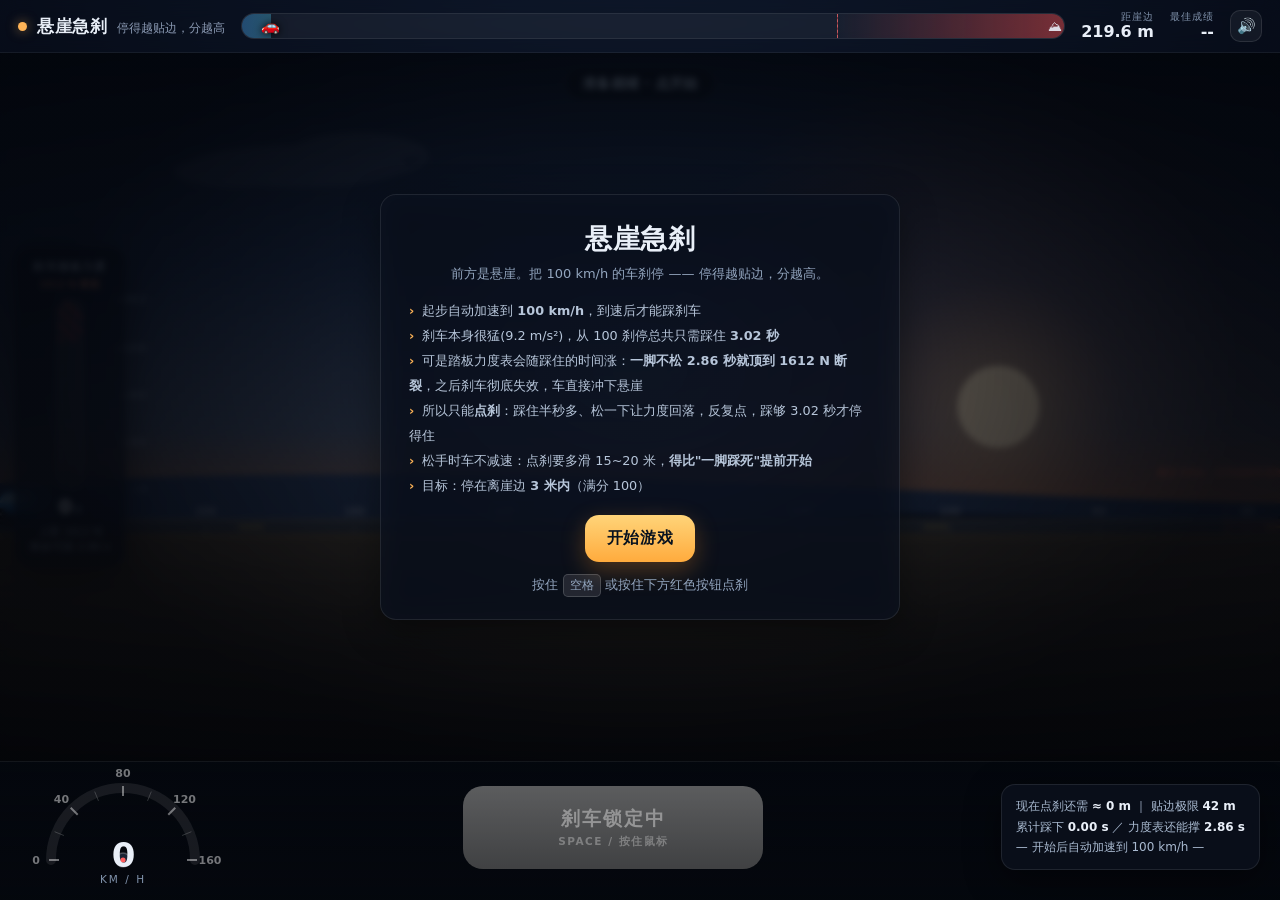
==== 悬崖急刹-单文件版.html @ 1060248b "悬崖急刹：崖边点刹小游戏（2D + 3D 双版本，零依赖） - game.js 物理内核：100km/h 巡航解锁刹车；点刹(踩累积力度 1612N 断裂 / 松回落) - index.html + " ====
<!DOCTYPE html>
<html lang="zh-CN">
<head>
<meta charset="utf-8" />
<meta name="viewport" content="width=device-width, initial-scale=1, viewport-fit=cover" />
<title>悬崖急刹 · 刹车踏板挑战 （单文件版）</title>
<style>
/* 悬崖急刹 —— HUD 样式（2D 版 index.html / 3D 版 index-3d.html 共用） */
  *{box-sizing:border-box}
  html,body{margin:0;height:100%;overflow:hidden;background:#04070d;color:#e9eff8;
    font-family:"Segoe UI Variable Display","Segoe UI","PingFang SC","Microsoft YaHei",system-ui,sans-serif;
    -webkit-font-smoothing:antialiased;-webkit-tap-highlight-color:transparent}
  button{font-family:inherit}
  .app{height:100%;display:grid;grid-template-rows:auto minmax(0,1fr) auto;
    background:radial-gradient(1100px 560px at 50% -8%,#182742 0%,#080e1b 58%,#03060c 100%)}

  /* ---------- 顶栏 ---------- */
  .topbar{display:flex;align-items:center;gap:16px;padding:10px 18px;border-bottom:1px solid rgba(255,255,255,.06);
    backdrop-filter:blur(10px);background:rgba(8,14,26,.55)}
  .brand{display:flex;align-items:baseline;gap:10px;white-space:nowrap}
  .brand b{font-size:17px;letter-spacing:.5px}
  .brand .dot{width:9px;height:9px;border-radius:50%;background:#ffb457;box-shadow:0 0 12px #ffb45790;align-self:center}
  .brand .sub{font-size:12px;color:#8b9ab3}
  .track{position:relative;flex:1;height:26px;border-radius:13px;background:rgba(255,255,255,.05);
    border:1px solid rgba(255,255,255,.07);overflow:hidden;min-width:180px}
  .track-danger{position:absolute;right:0;top:0;bottom:0;background:linear-gradient(90deg,rgba(255,72,72,0),rgba(255,72,72,.42));
    border-left:1px dashed rgba(255,120,120,.6)}
  .track-fill{position:absolute;left:0;top:0;bottom:0;width:0;background:linear-gradient(90deg,#3fa9ff55,#4cc9f055)}
  .track-car{position:absolute;top:50%;left:0;transform:translate(-50%,-50%);font-size:15px;filter:drop-shadow(0 0 4px #000)}
  .track-cliff{position:absolute;right:2px;top:50%;transform:translateY(-50%);font-size:14px;opacity:.9}
  .hud{display:flex;gap:16px;white-space:nowrap}
  .hud-item{display:flex;flex-direction:column;align-items:flex-end;line-height:1.15}
  .hud-item span{font-size:10px;color:#8092ab;letter-spacing:1px}
  .hud-item b{font-size:16px;font-variant-numeric:tabular-nums}
  .icon-btn{width:32px;height:32px;border-radius:10px;border:1px solid rgba(255,255,255,.1);
    background:rgba(255,255,255,.05);color:#cfe0f5;cursor:pointer;font-size:15px;line-height:1}
  .icon-btn:hover{background:rgba(255,255,255,.1)}

  /* ---------- 舞台 ---------- */
  .stage{position:relative;min-height:0;overflow:hidden}
  #world{display:block;width:100%;height:100%}
  .glass{background:rgba(13,20,34,.62);border:1px solid rgba(255,255,255,.09);
    border-radius:16px;backdrop-filter:blur(14px);box-shadow:0 10px 36px rgba(0,0,0,.45)}

  .pill{position:absolute;left:50%;top:14px;transform:translateX(-50%);padding:7px 16px;border-radius:999px;
    font-size:13.5px;font-weight:600;letter-spacing:.3px;white-space:nowrap;
    background:rgba(13,20,34,.7);border:1px solid rgba(255,255,255,.1);backdrop-filter:blur(12px);
    transition:color .2s,border-color .2s,background .2s}
  .pill.calm{color:#9fb3ca}
  .pill.go{color:#5ee0a0;border-color:#5ee0a055;background:rgba(20,60,45,.6)}
  .pill.brake{color:#ffcf6b;border-color:#ffcf6b55;background:rgba(70,50,15,.6)}
  .pill.bad{color:#ff7a7a;border-color:#ff7a7a66;background:rgba(70,20,20,.65)}

  /* 左侧踏板力度表 */
  .pedal{position:absolute;left:14px;top:50%;transform:translateY(-50%);width:112px;padding:12px 10px 12px;
    display:flex;flex-direction:column;align-items:center;gap:8px}
  .pedal h4{margin:0;font-size:11px;font-weight:600;color:#93a6bf;letter-spacing:1.2px}
  .pedal-cap{font-size:9.5px;color:#ff9a7a;letter-spacing:.4px;margin-top:-4px}
  .pedal-body{position:relative;width:100%;display:flex;gap:8px;justify-content:center}
  .gauge-track{position:relative;width:26px;height:190px;border-radius:13px;overflow:hidden;
    background:linear-gradient(180deg,rgba(255,255,255,.08),rgba(255,255,255,.03));
    border:1px solid rgba(255,255,255,.12)}
  .gauge-fill{position:absolute;left:0;right:0;bottom:0;height:0%;
    background:linear-gradient(0deg,#3ddc97,#ffd166 62%,#ff5d5d 92%);transition:height .06s linear}
  .gauge-break{position:absolute;left:-4px;right:-4px;height:0;border-top:2px dashed #ff5d5d;bottom:100%;opacity:.85}
  .gauge-zone{position:absolute;left:0;right:0;top:0;height:22%;background:repeating-linear-gradient(45deg,rgba(255,60,60,.28) 0 5px,transparent 5px 10px)}
  .gauge-ticks{position:absolute;right:-32px;top:0;bottom:0;width:30px;font-size:9px;color:#7c8ea6}
  .gauge-ticks i{position:absolute;right:0;font-style:normal;transform:translateY(50%)}
  .gauge-ticks i::before{content:"";position:absolute;left:-8px;top:50%;width:6px;height:1px;background:rgba(255,255,255,.35)}
  .pedal-num{font-size:19px;font-weight:700;font-variant-numeric:tabular-nums;line-height:1}
  .pedal-num small{font-size:10px;font-weight:500;color:#8fa2ba;margin-left:2px}
  .pedal-sub{font-size:10.5px;color:#8fa2ba;text-align:center;line-height:1.45;font-variant-numeric:tabular-nums}
  .pedal.broken{border-color:#ff5d5d77;box-shadow:0 0 0 1px #ff5d5d33,0 10px 36px rgba(120,0,0,.5)}
  .pedal.broken .gauge-fill{background:#ff4d4d}
  .pedal.danger{border-color:#ff9a5e88;box-shadow:0 0 0 1px #ff9a5e44,0 0 22px rgba(255,120,60,.25) inset}
  .pedal.danger .pedal-num{color:#ffb457}
  .crack{position:absolute;inset:0;pointer-events:none;opacity:0;transition:opacity .25s;
    background:
      linear-gradient(72deg,transparent 48%,#ffd9d9 49%,transparent 50%) 12% 30%/60% 70% no-repeat,
      linear-gradient(-58deg,transparent 48%,#ffb9b9 49%,transparent 50%) 70% 20%/70% 60% no-repeat}
  .pedal.broken .crack{opacity:.75}

  /* 中央浮层 */
  .overlay{position:absolute;inset:0;display:flex;align-items:center;justify-content:center;
    background:radial-gradient(600px 400px at 50% 45%,rgba(4,8,16,.55),rgba(2,4,9,.85));
    backdrop-filter:blur(3px);z-index:5;transition:opacity .25s}
  .overlay.hide{opacity:0;pointer-events:none}
  .ov{width:min(520px,88%);padding:26px 26px 22px;text-align:center}
  .ov h1{margin:0 0 6px;font-size:27px;letter-spacing:.5px}
  .ov h2{margin:0 0 4px;font-size:24px}
  .ov .lead{margin:0 0 14px;font-size:13px;color:#93a6bf;line-height:1.7}
  .ov ul{margin:0 0 16px;padding:0 0 0 2px;list-style:none;text-align:left;font-size:12.8px;color:#b7c6da;line-height:1.95}
  .ov ul li::before{content:"›";color:#ffb457;margin-right:8px;font-weight:700}
  .kbd{display:inline-block;padding:1px 6px;border-radius:5px;background:rgba(255,255,255,.1);
    border:1px solid rgba(255,255,255,.16);font-size:11.5px}
  .btn{cursor:pointer;border:none;border-radius:14px;padding:13px 22px;font-size:15.5px;font-weight:700;
    letter-spacing:.6px;color:#08121f;background:linear-gradient(180deg,#ffd479,#ffab3d);
    box-shadow:0 8px 24px rgba(255,150,40,.28);transition:transform .12s,box-shadow .12s}
  .btn:hover{transform:translateY(-1px);box-shadow:0 12px 28px rgba(255,150,40,.4)}
  .btn:active{transform:translateY(1px)}
  .btn.ghost{background:rgba(255,255,255,.08);color:#dbe7f6;box-shadow:none;border:1px solid rgba(255,255,255,.14)}
  .res-score{font-size:44px;font-weight:800;line-height:1;margin:6px 0 2px;font-variant-numeric:tabular-nums}
  .res-meta{font-size:12.5px;color:#93a6bf;line-height:1.8;margin-bottom:14px}
  .res-rank{display:inline-block;min-width:34px;padding:3px 10px;border-radius:9px;font-weight:800;font-size:15px;
    background:rgba(255,255,255,.08);border:1px solid rgba(255,255,255,.14)}
  .row{display:flex;gap:10px;justify-content:center}

  /* ---------- 底部仪表台 ---------- */
  .dash{display:grid;grid-template-columns:auto 1fr auto;align-items:center;gap:18px;padding:6px 20px 14px;
    border-top:1px solid rgba(255,255,255,.06);background:linear-gradient(180deg,rgba(6,10,18,.2),rgba(4,7,13,.9))}
  .speedo{position:relative;width:206px;height:118px}
  .speedo svg{position:absolute;inset:0;overflow:visible}
  .sp-num{position:absolute;left:0;right:0;bottom:2px;text-align:center;line-height:1}
  .sp-num b{font-size:34px;font-weight:800;font-variant-numeric:tabular-nums;letter-spacing:-1px}
  .sp-num small{display:block;font-size:10.5px;color:#8092ab;letter-spacing:2px;margin-top:2px}
  .ctrl{display:flex;flex-direction:column;align-items:center;gap:8px}
  .brake{cursor:pointer;user-select:none;touch-action:none;border:none;border-radius:20px;
    min-width:300px;padding:20px 34px;font-size:19px;font-weight:800;letter-spacing:2px;
    color:#2a0d0d;background:linear-gradient(180deg,#ff9b8a,#f2543f);
    box-shadow:0 10px 30px rgba(220,60,40,.32),inset 0 -3px 0 rgba(0,0,0,.18);
    transition:transform .1s,box-shadow .1s,filter .2s;display:flex;flex-direction:column;gap:3px;align-items:center}
  .brake small{font-size:10.5px;font-weight:600;letter-spacing:1.5px;opacity:.72}
  .brake:active,.brake.on{transform:translateY(2px) scale(.995);
    box-shadow:0 4px 14px rgba(220,60,40,.4),inset 0 3px 8px rgba(0,0,0,.25);filter:brightness(1.08)}
  .brake[disabled]{cursor:not-allowed;filter:grayscale(.85) brightness(.62);box-shadow:none;transform:none}
  .brake.locked{background:linear-gradient(180deg,#8c96a6,#5e6a7c);color:#eaf0f8}
  .meters{min-width:250px;padding:11px 14px;border-radius:14px;font-size:12px;color:#a9bad0;line-height:1.7}
  .meters b{color:#e9eff8;font-variant-numeric:tabular-nums}
  .meters .warn{color:#ff8b6b;font-weight:700}
  .meters .ok{color:#5ee0a0;font-weight:700}
  .flash{animation:pulse .5s ease 2}
  @keyframes pulse{0%,100%{opacity:1}50%{opacity:.35}}
  .sr{position:absolute;left:-9999px}

  /* ---------- 窄屏兜底 ---------- */
  @media (max-width: 920px){
    .topbar{gap:10px;padding:8px 10px}
    .brand .sub{display:none}
    .hud{display:none}
    .dash{grid-template-columns:auto 1fr;gap:10px;padding:4px 12px 10px}
    #meters{display:none}
    .speedo{width:148px;height:86px}
    .sp-num b{font-size:26px}
    .brake{min-width:0;width:100%;padding:16px 12px;font-size:16px;letter-spacing:1px}
    .pedal{left:8px;width:78px;padding:8px 6px;gap:5px}
    .pedal h4{font-size:9.5px;letter-spacing:.5px}
    .pedal-cap{font-size:8px}
    .gauge-track{width:20px;height:132px}
    .gauge-ticks{right:-26px;width:24px;font-size:8px}
    .pedal-num{font-size:15px}
    .pedal-sub{font-size:9px}
    .ov{padding:18px 16px 16px}
    .ov h1{font-size:22px}
    .ov ul{font-size:11.6px;line-height:1.8}
  }

</style>
</head>
<body>
<div class="app">
  <header class="topbar">
    <div class="brand"><span class="dot"></span><b>悬崖急刹</b><span class="sub">停得越贴边，分越高</span></div>
    <div class="track" id="track">
      <div class="track-fill" id="trackFill"></div>
      <div class="track-danger" id="trackDanger"></div>
      <div class="track-car" id="trackCar">🚗</div>
      <div class="track-cliff">⛰</div>
    </div>
    <div class="hud">
      <div class="hud-item"><span>距崖边</span><b id="distText">--</b></div>
      <div class="hud-item"><span>最佳成绩</span><b id="bestText">--</b></div>
    </div>
    <a class="icon-btn" href="#" style="display:none" title="切到 3D 版" style="text-decoration:none;display:flex;align-items:center;justify-content:center">3D</a>
    <button class="icon-btn" id="soundBtn" title="音效开关">🔊</button>
  </header>

  <main class="stage" id="stage">
    <canvas id="world"></canvas>

    <aside class="pedal glass" id="pedalPanel">
      <h4>刹车踏板力度</h4>
      <div class="pedal-cap">1612 N 断裂</div>
      <div class="pedal-body">
        <div class="gauge-track">
          <div class="gauge-zone"></div>
          <div class="gauge-fill" id="pedalFill"></div>
          <div id="tickWrap"></div>
        </div>
        <div class="gauge-ticks" id="gaugeTicks"></div>
      </div>
      <div class="pedal-num" id="pedalVal">0<small>N</small></div>
      <div class="pedal-sub" id="pedalSub">上限 1612 N<br>还能撑 3.43 s</div>
      <div class="crack"></div>
    </aside>

    <div class="pill calm" id="status">准备就绪</div>

    <div class="overlay" id="overlay">
      <div class="ov glass" id="ovPanel"></div>
    </div>
  </main>

  <footer class="dash">
    <div class="speedo">
      <svg viewBox="0 0 206 118" id="speedoSvg">
        <defs>
          <linearGradient id="arcGrad" x1="0" y1="0" x2="1" y2="0">
            <stop offset="0%" stop-color="#4cc9f0"/><stop offset="65%" stop-color="#ffd166"/><stop offset="100%" stop-color="#ff5d5d"/>
          </linearGradient>
        </defs>
        <path id="speedArc" d="" fill="none" stroke="rgba(255,255,255,.08)" stroke-width="10" stroke-linecap="round"/>
        <path id="speedArcFill" d="" fill="none" stroke="url(#arcGrad)" stroke-width="10" stroke-linecap="round"/>
        <g id="speedTicks"></g>
        <g id="needleG" transform="translate(103,92)">
          <line id="needle" x1="0" y1="0" x2="60" y2="0" stroke="#ff5d5d" stroke-width="3" stroke-linecap="round"/>
          <circle r="7" fill="#1a2334" stroke="rgba(255,255,255,.25)" stroke-width="1.5"/>
          <circle r="2.6" fill="#ff5d5d"/>
        </g>
      </svg>
      <div class="sp-num"><b id="speedText">0</b><small>KM / H</small></div>
    </div>

    <div class="ctrl">
      <button class="brake locked" id="brakeBtn">按住刹车<small>SPACE / 按住鼠标</small></button>
    </div>

    <div class="meters glass" id="meters">
      <div>现在点刹还需 <b id="needText">--</b> ｜ 贴边极限 <b id="theoDist">--</b></div>
      <div>累计踩下 <b id="heldText">0.00 s</b> ／ 力度表还能撑 <b id="leftText">3.43 s</b></div>
      <div id="predictText">— 别急着踩，也别踩太晚 —</div>
    </div>
  </footer>
</div>

<div class="sr" id="selftest" aria-hidden="true"></div>

<script>
/*!
 * 悬崖急刹 (Cliff Brake) — 物理内核
 * 纯逻辑，无 DOM / Canvas 依赖，可被测试脚本直接驱动。
 *
 * 规则：
 *   1) 车从起点静止，以 engineA 加速，到 100km/h 后进入巡航(定速)。
 *   2) 到 100km/h 后才允许踩刹车（之前按钮锁定）。
 *   3) 刹车生效期间给车一个固定减速度 brakeDecel（9.2 m/s²，≈0.94g 真车感）。
 *   4) 踏板力度随"按住刹车的累计时间"以 forceRamp 累积；松开后以 forceDecay 回落。
 *      力度到 forceBreak(1612N) 踏板断裂：立刻判负，并播放"失控甩尾→弹射飞出→空中翻滚→
 *      落地撞毁 / 飞过崖边坠入峡谷"的动画（不再让车慢慢溜到崖边，省掉等待）。
 *   5) 车头(x) 越过 roadLen 即坠崖；在越过之前速度归零 = 成功刹停。
 *
 * 数值设计的核心（决定了游戏是否"真的能玩"）：
 *   · 从 100km/h 刹停需要按住 3.02 s（v0/brakeDecel = 27.78/9.2）。
 *   · 力度表上限 1612N ÷ 564N/s = 2.86 s —— 比 3.02 s 短！
 *   => 一脚踩到底必然在刹停前 0.16 秒断裂、车随即冲下悬崖。
 *   => 唯一活路是"点刹"：踩 ~0.6s / 松 ~0.3s，让力度表反复回落，
 *      累计踩够 3.02 s 才能停下。松手期间车不减速，所以要提前开始点刹。
 *   （速度从 120 改成 100 时，forceRamp/forceDecay 按 564/204 同比例缩放，
 *     保证"一脚不松必断"这条前提仍然成立；roadLen 按 v² 缩放，反应窗口手感不变。）
 *   注意：若把减速度改成"正比于累积力度"，则刹停与断裂会在数学上互斥
 *   （让力度涨到 1612N 所需的最小冲量恒大于把车从 100 刹停所需冲量），
 *   所以减速度必须取固定值。
 */
(function (global) {
  'use strict';

  var CFG = {
    carStartX: 8,        // m，车头初始位置
    carLen: 4.6,         // m，车长(仅用于绘图/悬空判定)
    roadLenMin: 200,     // m，悬崖位置随机区间
    roadLenMax: 245,
    kmhCruise: 100,      // 巡航速度（也是解锁刹车的门槛）
    engineMin: 4.5,      // m/s^2，本局发动机加速度随机区间
    engineMax: 6.0,
    brakeDecel: 9.2,     // m/s^2，刹车减速度(固定)
    forceRamp: 564,      // N/s，按住时踏板力度累积速率
    forceDecay: 204,     // N/s，松开时力度回落速率
    forceBreak: 1612,    // N，踏板断裂阈值
    stopEps: 0.12,       // m/s，判定"已停稳"
    fallGravity: 20,     // m/s^2，坠崖动画重力
    fallingMaxT: 1.9     // s，坠崖动画时长（够走出画面即可，别拖时间）
  };

  var RATINGS = [
    { min: 97, key: 'S', name: '神之刹停', tip: '车头几乎悬在崖边，一脚定乾坤' },
    { min: 90, key: 'A', name: '贴边急刹', tip: '险到骨子里' },
    { min: 75, key: 'B', name: '干脆利落', tip: '稳、准、狠' },
    { min: 40, key: 'C', name: '安全稳妥', tip: '停住了，但还能再冒险一点' },
    { min: 0, key: 'D', name: '过于保守', tip: '刹太早，白瞎了这一段路' }
  ];

  function rand(a, b) { return a + Math.random() * (b - a); }
  function clamp(v, a, b) { return v < a ? a : (v > b ? b : v); }

  /** 理论值（解析解），供 UI 提示与测试使用 */
  function theoretical(cfg) {
    var c = Object.assign({}, CFG, cfg || {});
    var v0 = c.kmhCruise / 3.6;
    var holdToStop = v0 / c.brakeDecel;             // 刹停需要按住的总时间
    var brakeDist = v0 * v0 / (2 * c.brakeDecel);   // 一脚不松的刹停距离(理想)
    var rampToBreak = c.forceBreak / c.forceRamp;   // 一脚不松多久断裂
    var maxHold = Math.min(rampToBreak, holdToStop);
    return {
      holdToStop: holdToStop,       // 3.62 s
      brakeDist: brakeDist,         // 60.4 m
      rampToBreak: rampToBreak,     // 3.43 s —— 小于 holdToStop 才有戏
      maxHold: maxHold,
      mustFeather: rampToBreak < holdToStop,
      shortfall: holdToStop - rampToBreak,                       // 需要靠松手补回的时间
      minRelease: (c.forceRamp * holdToStop - c.forceBreak) / c.forceDecay  // 最少累计松手时间
    };
  }

  function CarGame(cfg) {
    this.cfg = Object.assign({}, CFG, cfg || {});
    this.reset();
  }

  CarGame.prototype.reset = function (opt) {
    opt = opt || {};
    var c = this.cfg;
    this.vCruise = opt.vCruise != null ? opt.vCruise : c.kmhCruise / 3.6;
    this.roadLen = opt.roadLen != null ? opt.roadLen : rand(c.roadLenMin, c.roadLenMax);
    this.engineA = opt.engineA != null ? opt.engineA : rand(c.engineMin, c.engineMax);

    this.x = opt.carStartX != null ? opt.carStartX : c.carStartX; // 车头位置(m)
    this.v = 0;              // m/s
    this.t = 0;              // s，本局已运行时间
    this.F = 0;              // N，踏板力度表读数
    this.heldT = 0;          // s，累计按住刹车时间
    this.brakeInput = false; // 玩家当前是否按着按钮
    this.brakeOn = false;    // 本帧刹车是否实际生效
    this.pedalBroken = false;
    this.brokeAtT = null;
    this.brokeAtV = null;
    this.phase = 'idle';     // idle | accel | run | wreck | falling | won | lost
    this.yOff = 0;           // m，离地高度(坠落/腾空)
    this.fallVy = 0;
    this.fallRot = 0;
    this.fallVr = 0;
    this.fallT = 0;
    this.wreckT = 0;         // 失控动画计时
    this.wreckDir = 1;       // 甩尾方向
    this.airborne = false;
    this.impact = false;     // 是否撞地收场(区别于坠入峡谷)
    this.rot = 0;            // 车身翻滚角(2D 视图用)
    this.rotYaw = 0;         // 偏航(地面甩尾, 3D 视图用)
    this.rotPitch = 0;       // 俯仰(空中翻滚, 3D 视图用)
    this.rotLaunch = 0;      // 起飞瞬间已累计的转角
    this.launchX = 0;        // 失控滑行速度(动画用)
    this.shake = 0;
    this.stopMargin = null;  // m，停稳后车头距崖边距离
    this.score = null;
    this.rating = null;
    this.cruiseX = null;     // 达到 100km/h 时的位置
    this.events = [];
    return this;
  };

  CarGame.prototype.pushEvent = function (type) {
    this.events.push({ t: Math.round(this.t * 1000) / 1000, type: type, x: this.x, v: this.v, F: this.F });
    if (this.events.length > 64) this.events.shift();
  };

  CarGame.prototype.start = function () {
    if (this.phase === 'idle' || this.phase === 'won' || this.phase === 'lost') {
      if (this.phase !== 'idle') this.reset();
      this.phase = 'accel';
      this.pushEvent('start');
    }
    return this;
  };

  CarGame.prototype.setBrake = function (on) {
    this.brakeInput = !!on;
    return this;
  };

  CarGame.prototype.tick = function (dt) {
    var c = this.cfg;
    if (!(dt > 0)) return this;
    dt = Math.min(dt, 0.05);
    if (this.phase === 'idle' || this.phase === 'won' || this.phase === 'lost') {
      if (this.shake > 0) this.shake = Math.max(0, this.shake - dt * 1.5);
      return this;
    }
    this.t += dt;

    if (this.phase === 'accel') {
      this.v += this.engineA * dt;
      if (this.v >= this.vCruise) {
        this.v = this.vCruise;
        this.phase = 'run';
        this.cruiseX = this.x;
        this.pushEvent('cruise');
      }
    } else if (this.phase === 'run') {
      this.brakeOn = !!(this.brakeInput && !this.pedalBroken);
      if (this.brakeOn) {
        this.heldT += dt;
        this.F = Math.min(c.forceBreak, this.F + c.forceRamp * dt);
        this.v = Math.max(0, this.v - c.brakeDecel * dt);
        if (this.F >= c.forceBreak) {           // 踏板断裂 -> 立即失控
          this.pedalBroken = true;
          this.brokeAtT = this.t;
          this.brokeAtV = this.v;
          this.pushEvent('break');
          this.startWreck();
        }
      } else if (!this.pedalBroken && this.F > 0) {
        // 松开踏板：力度回落（断裂后仪表冻结）
        this.F = Math.max(0, this.F - c.forceDecay * dt);
      }
    } else if (this.phase === 'wreck') {
      this.wreckT += dt;
      var w = this.wreckT;
      if (!this.airborne) {
        // 一、抱死甩尾（还在地面）
        this.rot += this.wreckDir * 2.4 * dt;
        this.rotYaw = this.rot;
        this.x += this.launchX * Math.max(0, 1 - w / 1.2) * dt;
        if (w >= 0.45) {
          this.airborne = true;
          this.vy = 14 + Math.min(this.v * 0.15, 3);   // 弹射初速(约飞起 5 m 高)
          this.rotV = this.wreckDir * 5.4;
          this.rotLaunch = this.rot;
          this.pushEvent('air');
        }
      } else {
        // 二、弹射飞出 + 空中翻滚
        this.vy -= c.fallGravity * dt;
        this.yOff += this.vy * dt;
        this.rot += this.rotV * dt;
        this.rotPitch = this.rot - this.rotLaunch;
        this.x += Math.max(this.launchX, 12) * dt;
        if (this.shake < 0.45) this.shake = 0.45;
        if (this.yOff <= 0 && w > 0.62) {
          if (this.x >= this.roadLen) {
            // 飞过了崖边 -> 直接坠入峡谷
            this.phase = 'falling';
            this.v = Math.max(this.launchX, 12);
            this.fallVy = Math.max(1.5, -this.vy);
            this.fallVr = this.rotV;
            this.fallRot = this.rot;
            this.fallT = 0;
            this.yOff = 0;
            this.pushEvent('fall');
          } else {
            // 三、砸回地面 -> 撞毁收场
            this.yOff = 0;
            this.impact = true;
            this.shake = 1.2;
            this.lose();
          }
        }
      }
    }

    if (this.phase === 'accel' || this.phase === 'run') {
      this.x += this.v * dt;
    } else if (this.phase === 'falling') {
      this.fallT += dt;
      this.fallVy += c.fallGravity * dt;
      this.yOff += this.fallVy * dt;
      this.x += this.v * dt;
      this.fallRot += this.fallVr * dt;
      if (this.fallT >= c.fallingMaxT) {
        this.phase = 'lost';
        this.pushEvent('lost');
      }
    }

    if (this.phase === 'accel' || this.phase === 'run') {
      if (this.x >= this.roadLen) {
        this.startFall();
      } else if (this.phase === 'run' && this.v <= c.stopEps) {
        this.win();
      }
    }
    if (this.shake > 0) this.shake = Math.max(0, this.shake - dt * 1.5);
    return this;
  };

  CarGame.prototype.startWreck = function () {
    this.phase = 'wreck';
    this.wreckT = 0;
    this.wreckDir = Math.random() < 0.5 ? -1 : 1;
    this.airborne = false;
    this.impact = false;
    this.yOff = 0;
    this.vy = 0;
    this.rot = 0;
    this.rotYaw = 0;
    this.rotPitch = 0;
    this.rotLaunch = 0;
    this.rotV = 0;
    this.launchX = Math.max(this.v, 6);   // 动画用滑行速度(即使车已很慢也要有戏)
    this.shake = 1;
    this.pushEvent('wreck');
    return this;
  };

  CarGame.prototype.startFall = function () {
    this.phase = 'falling';
    this.fallVy = 2.5;
    this.fallVr = -(1.7 + Math.min(this.v * 0.06, 1.8));
    this.fallT = 0;
    this.yOff = 0;
    this.shake = 1;
    this.pushEvent('fall');
  };

  CarGame.prototype.win = function () {
    this.v = 0;
    this.phase = 'won';
    this.stopMargin = this.roadLen - this.x;
    this.score = clamp(Math.round(100 - this.stopMargin), 0, 100);
    this.rating = ratingFor(this.score);
    this.pushEvent('win');
  };

  CarGame.prototype.lose = function () {
    this.phase = 'lost';
    this.stopMargin = null;
    this.score = 0;
    this.rating = null;
    this.pushEvent('lost');
  };

  /** 落点预测：假设继续踩住（固定减速度，所以是解析准确的） */
  CarGame.prototype.predict = function () {
    var c = this.cfg;
    var v = this.v;
    var dist = v * v / (2 * c.brakeDecel);
    var tau = v / c.brakeDecel;                 // 剩余刹车时间
    var needN = this.F + c.forceRamp * tau;     // 刹停时力度表读数
    return {
      tau: tau,
      dist: dist,
      stopX: this.x + dist,
      needN: needN,
      willBreak: needN > c.forceBreak,
      overCliff: this.x + dist > this.roadLen
    };
  };

  CarGame.prototype.snapshot = function () {
    return {
      phase: this.phase, t: this.t, x: this.x, v: this.v, kmh: this.kmh(),
      F: this.F, pedalBroken: this.pedalBroken, heldT: this.heldT,
      stopMargin: this.stopMargin, score: this.score,
      rating: this.rating ? this.rating.key : null,
      roadLen: this.roadLen, engineA: this.engineA
    };
  };

  /** 剩余可按住时间(s)，到 0 即断裂 */
  CarGame.prototype.holdLeft = function () { return Math.max(0, (this.cfg.forceBreak - this.F) / this.cfg.forceRamp); };
  CarGame.prototype.kmh = function () { return this.v * 3.6; };
  CarGame.prototype.pedalPct = function () { return this.F / this.cfg.forceBreak; };
  CarGame.prototype.distToCliff = function () { return Math.max(0, this.roadLen - this.x); };
  CarGame.prototype.isTerminal = function () { return this.phase === 'won' || this.phase === 'lost'; };

  function ratingFor(score) {
    for (var i = 0; i < RATINGS.length; i++) if (score >= RATINGS[i].min) return RATINGS[i];
    return RATINGS[RATINGS.length - 1];
  }

  global.CarGame = CarGame;
  global.CAR_CFG = CFG;
  global.CAR_RATINGS = RATINGS;
  global.carRating = ratingFor;
  global.carTheoretical = theoretical;
})(typeof window !== 'undefined' ? window : globalThis);

</script>
<script>
/*!
 * 悬崖急刹 (Cliff Brake) — 视图 / 交互层
 * 依赖 game.js 暴露的 window.CarGame
 */
(function () {
  'use strict';
  var $ = function (s) { return document.querySelector(s); };

  // ---------------------------------------------------------------- 引用
  var canvas = $('#world');
  var ctx = canvas.getContext('2d');
  var stage = $('#stage');
  var el = {
    distText: $('#distText'), bestText: $('#bestText'),
    trackFill: $('#trackFill'), trackCar: $('#trackCar'), trackDanger: $('#trackDanger'),
    pedalFill: $('#pedalFill'), pedalVal: $('#pedalVal'), pedalSub: $('#pedalSub'),
    pedalPanel: $('#pedalPanel'), gaugeTicks: $('#gaugeTicks'), needText: $('#needText'),
    speedText: $('#speedText'), needle: $('#needle'), speedArcFill: $('#speedArcFill'),
    speedArc: $('#speedArc'), speedTicks: $('#speedTicks'),
    brakeBtn: $('#brakeBtn'), status: $('#status'),
    overlay: $('#overlay'), ovPanel: $('#ovPanel'),
    meters: $('#meters'), predictText: $('#predictText'),
    heldText: $('#heldText'), leftText: $('#leftText'), theoDist: $('#theoDist'),
    soundBtn: $('#soundBtn'), selftest: $('#selftest')
  };

  var THEO = window.carTheoretical();
  var FEATHER = 1.45;                        // 点刹比一脚踩死多滑的比例(实测 0.6/0.3 节奏)
  var DANGER = THEO.brakeDist * 1.5;         // 危险区长度: 在这里才开始刹车基本刹不住
  var game = new window.CarGame();
  var g = game;

  // ---------------------------------------------------------------- 状态
  var W = 0, H = 0, visM = 185, scale = 7, groundY = 0, camX = 0, roadH = 14;
  var CAR_VIS = 2.2;           // 车的视觉放大系数(只为好看)
  var smoke = [], skid = [], wheelRot = 0, prevPhase = 'idle', snapFired = false, flash = 0;
  var shakeX = 0, shakeY = 0;
  var paused = true;           // 浮层显示时暂停推进
  var runLoop = true;
  var best = null;

  try { best = JSON.parse(localStorage.getItem('cliffBrakeBest') || 'null'); } catch (e) { best = null; }

  // ---------------------------------------------------------------- 音效
  var Sound = (function () {
    var ac = null, noiseBuf = null, skidGain = null, ready = false, on = true;
    function init() {
      if (ready) return;
      try {
        var AC = window.AudioContext || window.webkitAudioContext;
        if (!AC) return;
        ac = new AC();
        var len = Math.floor(ac.sampleRate * 1.2);
        noiseBuf = ac.createBuffer(1, len, ac.sampleRate);
        var d = noiseBuf.getChannelData(0);
        for (var i = 0; i < len; i++) d[i] = Math.random() * 2 - 1;
        var src = ac.createBufferSource(); src.buffer = noiseBuf; src.loop = true;
        var bp = ac.createBiquadFilter(); bp.type = 'bandpass'; bp.frequency.value = 1500; bp.Q.value = 1.1;
        skidGain = ac.createGain(); skidGain.gain.value = 0;
        src.connect(bp); bp.connect(skidGain); skidGain.connect(ac.destination);
        src.start();
        ready = true;
      } catch (e) { ready = false; }
    }
    function resume() { try { if (ac && ac.state === 'suspended') ac.resume(); } catch (e) {} }
    function skid(level) {
      if (!ready || !on) return;
      try { skidGain.gain.setTargetAtTime(Math.max(0, level) * 0.15, ac.currentTime, 0.06); } catch (e) {}
    }
    function noise(dur, vol, freq, toFreq) {
      if (!ready || !on) return;
      try {
        var s = ac.createBufferSource(); s.buffer = noiseBuf;
        var f = ac.createBiquadFilter(); f.type = 'bandpass'; f.frequency.value = freq;
        if (toFreq) { f.frequency.setValueAtTime(freq, ac.currentTime); f.frequency.exponentialRampToValueAtTime(Math.max(60, toFreq), ac.currentTime + dur); }
        var gn = ac.createGain();
        gn.gain.setValueAtTime(vol, ac.currentTime);
        gn.gain.exponentialRampToValueAtTime(0.0008, ac.currentTime + dur);
        s.connect(f); f.connect(gn); gn.connect(ac.destination);
        s.start(); s.stop(ac.currentTime + dur + 0.03);
      } catch (e) {}
    }
    function tone(freq, dur, vol, type) {
      if (!ready || !on) return;
      try {
        var o = ac.createOscillator(); o.type = type || 'sine'; o.frequency.value = freq;
        var gn = ac.createGain();
        gn.gain.setValueAtTime(0.0001, ac.currentTime);
        gn.gain.exponentialRampToValueAtTime(vol, ac.currentTime + 0.02);
        gn.gain.exponentialRampToValueAtTime(0.0008, ac.currentTime + dur);
        o.connect(gn); gn.connect(ac.destination);
        o.start(); o.stop(ac.currentTime + dur + 0.03);
      } catch (e) {}
    }
    return {
      init: init, resume: resume, skid: skid,
      snap: function () { noise(0.16, 0.5, 2600, 160); tone(180, 0.14, 0.22, 'square'); },
      crash: function () { noise(0.85, 0.55, 380, 70); tone(70, 0.7, 0.25, 'sawtooth'); },
      impact: function () { noise(0.6, 0.8, 900, 80); tone(56, 0.6, 0.38, 'sawtooth'); },
      win: function () { tone(660, 0.16, 0.2); setTimeout(function () { tone(880, 0.22, 0.2); }, 130); setTimeout(function () { tone(1180, 0.3, 0.16); }, 270); },
      toggle: function () { on = !on; if (!on) skid(0); return on; },
      isOn: function () { return on; }
    };
  })();

  // ---------------------------------------------------------------- 尺寸
  function resize() {
    var r = stage.getBoundingClientRect();
    var dpr = Math.min(window.devicePixelRatio || 1, 2);
    W = Math.max(320, Math.round(r.width));
    H = Math.max(180, Math.round(r.height));
    canvas.width = Math.round(W * dpr);
    canvas.height = Math.round(H * dpr);
    canvas.style.width = W + 'px';
    canvas.style.height = H + 'px';
    ctx.setTransform(dpr, 0, 0, dpr, 0, 0);
    visM = W < 820 ? 132 : W < 1150 ? 152 : W < 1500 ? 172 : 188;
    scale = W / visM;
    groundY = Math.round(H * 0.66);
    roadH = Math.max(11, Math.min(18, scale * 1.7));
  }

  // ---------------------------------------------------------------- 绘图工具
  function sx(worldX) { return (worldX - camX) * scale; }
  function rr(x, y, w, h, r) {
    r = Math.min(r, Math.abs(w) / 2, Math.abs(h) / 2);
    ctx.beginPath();
    ctx.moveTo(x + r, y);
    ctx.lineTo(x + w - r, y); ctx.quadraticCurveTo(x + w, y, x + w, y + r);
    ctx.lineTo(x + w, y + h - r); ctx.quadraticCurveTo(x + w, y + h, x + w - r, y + h);
    ctx.lineTo(x + r, y + h); ctx.quadraticCurveTo(x, y + h, x, y + h - r);
    ctx.lineTo(x, y + r); ctx.quadraticCurveTo(x, y, x + r, y);
    ctx.closePath();
  }

  var CLOUDS = [
    { x: 40, y: 0.16, s: 1.1, p: 0.16 }, { x: 190, y: 0.10, s: 0.8, p: 0.2 },
    { x: 320, y: 0.20, s: 1.3, p: 0.14 }, { x: 470, y: 0.13, s: 0.95, p: 0.18 },
    { x: 640, y: 0.22, s: 1.05, p: 0.15 }
  ];

  function drawSky() {
    var g1 = ctx.createLinearGradient(0, 0, 0, groundY + 40);
    g1.addColorStop(0, '#0e1a2f');
    g1.addColorStop(0.42, '#26395c');
    g1.addColorStop(0.74, '#4d5c78');
    g1.addColorStop(1, '#c07a4e');
    ctx.fillStyle = g1;
    ctx.fillRect(0, 0, W, groundY + 40);
    // 落日
    var sunX = W * 0.78, sunY = groundY - H * 0.16;
    var glow = ctx.createRadialGradient(sunX, sunY, 4, sunX, sunY, H * 0.5);
    glow.addColorStop(0, 'rgba(255,206,140,.62)');
    glow.addColorStop(0.35, 'rgba(255,150,90,.2)');
    glow.addColorStop(1, 'rgba(255,120,60,0)');
    ctx.fillStyle = glow;
    ctx.fillRect(0, 0, W, groundY + 40);
    ctx.fillStyle = 'rgba(255,232,196,.95)';
    ctx.beginPath(); ctx.arc(sunX, sunY, Math.max(16, H * 0.058), 0, 6.2832); ctx.fill();
  }

  function drawClouds() {
    ctx.save();
    for (var i = 0; i < CLOUDS.length; i++) {
      var c = CLOUDS[i];
      var x = (c.x - camX * c.p) * scale, y = H * c.y, s = c.s * Math.max(0.6, scale * 0.36);
      if (x < -260 || x > W + 260) continue;
      ctx.fillStyle = 'rgba(216,230,255,.09)';
      ctx.beginPath();
      ctx.ellipse(x, y, 62 * s * 0.6, 12 * s * 0.6, 0, 0, 6.2832);
      ctx.ellipse(x + 34 * s * 0.6, y - 6 * s * 0.6, 40 * s * 0.6, 13 * s * 0.6, 0, 0, 6.2832);
      ctx.ellipse(x - 36 * s * 0.6, y + 3 * s * 0.6, 34 * s * 0.6, 9 * s * 0.6, 0, 0, 6.2832);
      ctx.fill();
    }
    ctx.restore();
  }

  function drawRidge(par, baseY, amp, freq, phase, color) {
    ctx.beginPath();
    ctx.moveTo(-4, baseY + 60);
    for (var x = -4; x <= W + 4; x += 6) {
      var w = camX * par + x / scale;
      var y = baseY - amp * (0.62 * Math.sin(w * freq + phase) + 0.38 * Math.sin(w * freq * 2.6 + phase * 1.7));
      ctx.lineTo(x, y);
    }
    ctx.lineTo(W + 4, baseY + 60);
    ctx.closePath();
    ctx.fillStyle = color;
    ctx.fill();
  }

  function drawGround() {
    var xEnd = sx(g.roadLen);
    var xStart = -60;
    // 远景峡谷(崖外)
    var vg = ctx.createLinearGradient(0, groundY - 4, 0, H);
    vg.addColorStop(0, '#16233a'); vg.addColorStop(0.5, '#0b1220'); vg.addColorStop(1, '#04060b');
    ctx.fillStyle = vg;
    ctx.fillRect(Math.min(xEnd, W) - 2, groundY - 4, Math.max(0, W - Math.min(xEnd, W)) + 4, H - groundY + 8);
    // 峡谷雾气
    ctx.fillStyle = 'rgba(120,150,190,.07)';
    ctx.fillRect(Math.max(0, xEnd), groundY + (H - groundY) * 0.35, W, (H - groundY) * 0.16);
    // 远处峡谷底
    ctx.save();
    ctx.beginPath();
    for (var x = Math.max(0, xEnd) - 4; x <= W + 4; x += 6) {
      var w = camX * 0.12 + x / scale;
      var y = H - 30 - 18 * Math.sin(w * 0.02) - 9 * Math.sin(w * 0.05 + 1.1);
      if (x <= Math.max(0, xEnd) - 3) ctx.moveTo(x, y); else ctx.lineTo(x, y);
    }
    ctx.lineTo(W + 4, H + 4); ctx.lineTo(Math.max(0, xEnd) - 4, H + 4); ctx.closePath();
    ctx.fillStyle = 'rgba(46,64,96,.6)'; ctx.fill();
    ctx.restore();

    // 高原(地面)
    ctx.save();
    ctx.beginPath();
    ctx.rect(xStart, groundY - 1, Math.max(0, xEnd - xStart), H - groundY + 2);
    ctx.clip();
    var rg = ctx.createLinearGradient(0, groundY, 0, H);
    rg.addColorStop(0, '#6a5c46'); rg.addColorStop(0.1, '#544838');
    rg.addColorStop(0.5, '#372f24'); rg.addColorStop(1, '#17140f');
    ctx.fillStyle = rg;
    ctx.fillRect(xStart, groundY - 1, xEnd - xStart, H - groundY + 2);
    // 岩层
    ctx.strokeStyle = 'rgba(0,0,0,.22)'; ctx.lineWidth = 1;
    for (var i = 0; i < 9; i++) {
      var yy = groundY + 22 + i * 22 + Math.sin(i * 2.7) * 4;
      if (yy > H) break;
      ctx.beginPath();
      for (var xx = xStart; xx <= xEnd; xx += 14) {
        var ww = camX * 0.995 + xx / scale;
        ctx.lineTo(sx(xx), yy + 5 * Math.sin(ww * 0.08 + i));
      }
      ctx.stroke();
    }
    // 路面
    ctx.fillStyle = '#3b414b';
    ctx.fillRect(xStart, groundY, xEnd - xStart, roadH);
    ctx.fillStyle = 'rgba(255,255,255,.16)';
    ctx.fillRect(xStart, groundY, xEnd - xStart, 2);
    // 中线
    ctx.fillStyle = 'rgba(255,205,80,.55)';
    for (var d = 0; d < xEnd - xStart; d += 46) {
      ctx.fillRect(sx(xStart + d), groundY + roadH * 0.45, 26, 2.5);
    }
    ctx.restore();

    // 悬崖立面
    if (xEnd > -30 && xEnd < W + 40) {
      var fg = ctx.createLinearGradient(xEnd, groundY, xEnd, H);
      fg.addColorStop(0, '#4a4133'); fg.addColorStop(0.3, '#2e2921'); fg.addColorStop(1, '#100e0c');
      ctx.fillStyle = fg;
      ctx.beginPath();
      ctx.moveTo(xEnd - 2, groundY);
      ctx.lineTo(xEnd + 9, groundY + 16);
      ctx.lineTo(xEnd + 5, H); ctx.lineTo(xEnd - 6, H);
      ctx.closePath(); ctx.fill();
      ctx.strokeStyle = 'rgba(255,190,120,.22)'; ctx.lineWidth = 1.6;
      ctx.beginPath(); ctx.moveTo(xEnd - 1, groundY); ctx.lineTo(xEnd + 8, groundY + 15); ctx.stroke();
      // 崖边红白警示条
      var bw = 9, seg = 0;
      for (var bx = xEnd - 16; bx < xEnd + 2; bx += bw, seg++) {
        ctx.fillStyle = seg % 2 ? '#e14b3b' : '#f2f2f2';
        ctx.save();
        ctx.beginPath(); ctx.rect(sx(bx), groundY - 5, bw * scale, 5); ctx.clip();
        ctx.fillStyle = seg % 2 ? '#e14b3b' : '#f2f2f2';
        ctx.fillRect(sx(bx), groundY - 5, bw * scale, 5);
        ctx.restore();
      }
    }
  }

  function drawRoadMarks() {
    // 危险区红色带
    var danger = g.roadLen - DANGER;
    var x0 = sx(danger);
    ctx.save();
    ctx.beginPath();
    ctx.rect(Math.max(0, x0), groundY, Math.max(0, Math.min(W, sx(g.roadLen)) - Math.max(0, x0)), roadH);
    ctx.clip();
    var dg = ctx.createLinearGradient(x0, 0, sx(g.roadLen), 0);
    dg.addColorStop(0, 'rgba(226,68,52,.10)'); dg.addColorStop(1, 'rgba(226,68,52,.42)');
    ctx.fillStyle = dg;
    ctx.fillRect(x0, groundY, sx(g.roadLen) - x0, roadH);
    ctx.restore();
    // 分界虚线
    if (x0 > -20 && x0 < W + 20) {
      ctx.strokeStyle = 'rgba(255,120,90,.6)'; ctx.lineWidth = 1.5;
      ctx.setLineDash([5, 5]);
      ctx.beginPath(); ctx.moveTo(x0, groundY - 12); ctx.lineTo(x0, groundY + roadH); ctx.stroke();
      ctx.setLineDash([]);
      ctx.fillStyle = 'rgba(255,140,110,.85)';
      ctx.font = '600 10px "Segoe UI",system-ui'; ctx.textAlign = 'center';
      ctx.fillText('最后 ' + DANGER.toFixed(0) + 'm · 才开始刹车就晚了', x0, groundY - 44);
    }
    // 距离刻度(到崖边还剩多少米)
    ctx.textAlign = 'center';
    for (var d = 20; d < g.roadLen; d += 20) {
      var x = g.roadLen - d;
      var px = sx(x);
      if (px < -40 || px > W + 40) continue;
      ctx.fillStyle = 'rgba(255,255,255,.16)';
      ctx.fillRect(px - 1, groundY + roadH - 6, 2, 6);
      ctx.fillStyle = 'rgba(255,255,255,.42)';
      ctx.font = '700 10px "Segoe UI",system-ui';
      ctx.fillText(String(d), px, groundY - 5);
    }
    // 刹车痕迹
    ctx.fillStyle = 'rgba(10,10,12,.5)';
    for (var i = 0; i < skid.length; i++) {
      var s = skid[i], px2 = sx(s);
      if (px2 < -20 || px2 > W + 20) continue;
      ctx.fillRect(px2, groundY + 3, 6, 3);
      ctx.fillRect(px2, groundY + roadH - 7, 6, 3);
    }
  }

  function drawCar(px, py, rot, noShadow) {
    var S = scale * CAR_VIS;
    ctx.save();
    ctx.translate(px, py);
    ctx.rotate(rot);
    ctx.scale(S, S);
    // 影子
    if (!noShadow) {
      ctx.fillStyle = 'rgba(0,0,0,.42)';
      ctx.beginPath(); ctx.ellipse(-2.3, 0.12, 2.5, 0.16, 0, 0, 6.2832); ctx.fill();
    }
    var braking = g.brakeOn || g.pedalBroken;
    // 车身
    var body = ctx.createLinearGradient(0, -1.1, 0, -0.2);
    body.addColorStop(0, braking ? '#ff6f5e' : '#4ea8f5');
    body.addColorStop(0.5, braking ? '#d8452f' : '#2b7fd4');
    body.addColorStop(1, braking ? '#8c2318' : '#17538f');
    ctx.fillStyle = body;
    rr(-4.55, -1.04, 4.42, 0.62, 0.14); ctx.fill();
    // 车顶
    ctx.beginPath();
    ctx.moveTo(-3.95, -1.02); ctx.lineTo(-3.32, -1.72);
    ctx.lineTo(-1.62, -1.78); ctx.lineTo(-1.02, -1.02);
    ctx.closePath();
    ctx.fillStyle = braking ? '#e6543c' : '#2f8be0';
    ctx.fill();
    // 车窗
    ctx.beginPath();
    ctx.moveTo(-3.72, -1.06); ctx.lineTo(-3.28, -1.6);
    ctx.lineTo(-2.62, -1.63); ctx.lineTo(-2.52, -1.06);
    ctx.closePath();
    ctx.fillStyle = 'rgba(210,240,255,.75)'; ctx.fill();
    ctx.beginPath();
    ctx.moveTo(-2.34, -1.06); ctx.lineTo(-2.44, -1.63);
    ctx.lineTo(-1.72, -1.66); ctx.lineTo(-1.42, -1.06);
    ctx.closePath(); ctx.fill();
    // 车灯
    ctx.fillStyle = 'rgba(255,236,170,.95)';
    rr(-0.30, -0.90, 0.28, 0.22, 0.06); ctx.fill();
    if (braking) {
      ctx.save();
      ctx.shadowColor = '#ff3a2a'; ctx.shadowBlur = 10;
      ctx.fillStyle = '#ff5140';
      rr(-4.60, -0.92, 0.26, 0.26, 0.07); ctx.fill();
      ctx.restore();
    } else {
      ctx.fillStyle = 'rgba(190,60,50,.85)';
      rr(-4.60, -0.92, 0.24, 0.22, 0.07); ctx.fill();
    }
    // 车轮
    function wheel(wx) {
      ctx.save();
      ctx.translate(wx, -0.35);
      ctx.fillStyle = '#14171c';
      ctx.beginPath(); ctx.arc(0, 0, 0.36, 0, 6.2832); ctx.fill();
      ctx.strokeStyle = '#4b525c'; ctx.lineWidth = 0.07;
      ctx.beginPath(); ctx.arc(0, 0, 0.36, 0, 6.2832); ctx.stroke();
      ctx.rotate(wheelRot);
      ctx.strokeStyle = 'rgba(180,195,215,.55)'; ctx.lineWidth = 0.055;
      for (var k = 0; k < 3; k++) {
        var a = k * Math.PI / 3;
        ctx.beginPath();
        ctx.moveTo(-Math.cos(a) * 0.24, -Math.sin(a) * 0.24);
        ctx.lineTo(Math.cos(a) * 0.24, Math.sin(a) * 0.24);
        ctx.stroke();
      }
      ctx.restore();
    }
    wheel(-3.58); wheel(-0.98);
    ctx.restore();
  }

  function spawnP(x, y, o) {
    if (smoke.length > 340) smoke.shift();
    smoke.push({
      x: x, y: y,
      vx: o.vx || 0, vy: o.vy || 0,
      r: o.r || 0.2, grow: o.grow == null ? 0.5 : o.grow,
      life: o.life || 0.8, max: o.life || 0.8,
      col: o.col || '206,214,226',
      alpha: o.alpha == null ? 0.42 : o.alpha
    });
  }
  function updateSmoke(dt) {
    for (var i = smoke.length - 1; i >= 0; i--) {
      var p = smoke[i];
      p.life -= dt;
      p.x += p.vx * dt;
      p.y += p.vy * dt;
      p.r += p.grow * dt;
      if (p.r < 0.02) p.r = 0.02;
      if (p.life <= 0) smoke.splice(i, 1);
    }
  }
  function drawSmoke() {
    for (var i = 0; i < smoke.length; i++) {
      var p = smoke[i], px = sx(p.x), py = groundY - p.y * scale;
      var a = Math.max(0, p.life / p.max) * p.alpha;
      ctx.fillStyle = 'rgba(' + p.col + ',' + a.toFixed(3) + ')';
      ctx.beginPath(); ctx.arc(px, py, p.r * scale, 0, 6.2832); ctx.fill();
    }
  }

  /** 现在踩刹车大概会停在哪（mult>1 表示点刹比理论多滑） */
  function predictAt(mult) {
    var d = (g.v * g.v) / (2 * g.cfg.brakeDecel) * mult;
    return { dist: d, stopX: g.x + d };
  }

  function drawPredict() {
    if (g.phase !== 'run' || g.v < 1) return;
    var pr = predictAt(FEATHER);
    var px = sx(pr.stopX);
    if (px < -80 || px > W + 80) return;
    var safe = pr.stopX < g.roadLen;
    var col = safe ? (g.brakeOn ? '#5ee0a0' : 'rgba(94,224,160,.5)') : '#ff5d5d';
    ctx.save();
    ctx.strokeStyle = col; ctx.lineWidth = g.brakeOn ? 2 : 1.4;
    ctx.setLineDash([6, 5]);
    ctx.beginPath(); ctx.moveTo(px, groundY - 54); ctx.lineTo(px, groundY + roadH + 6); ctx.stroke();
    ctx.setLineDash([]);
    var txt = safe ? ('点刹停点 · 还差 ' + (g.roadLen - pr.stopX).toFixed(0) + 'm') : '冲出去了!';
    ctx.font = '700 11px "Segoe UI",system-ui'; ctx.textAlign = 'center';
    var tw = ctx.measureText(txt).width + 14;
    ctx.fillStyle = 'rgba(6,10,18,.8)';
    rr(px - tw / 2, groundY - 76, tw, 20, 7); ctx.fill();
    ctx.fillStyle = col;
    ctx.fillText(txt, px, groundY - 62);
    ctx.restore();
  }

  function draw() {
    ctx.save();
    if (g.shake > 0) {
      var m = g.shake * 6;
      shakeX = (Math.random() - 0.5) * m; shakeY = (Math.random() - 0.5) * m;
    } else { shakeX = 0; shakeY = 0; }
    ctx.clearRect(0, 0, W, H);
    ctx.translate(shakeX, shakeY);
    drawSky();
    drawClouds();
    drawRidge(0.22, groundY - 6, 46, 0.0075, 0.6, '#31456a');
    drawRidge(0.45, groundY, 28, 0.013, 2.2, '#25344f');
    drawRidge(0.72, groundY + 5, 15, 0.024, 4.1, '#1a2438');
    drawGround();
    drawRoadMarks();
    drawSmoke();
    drawPredict();
    var airborne = (g.phase === 'falling' || g.phase === 'wreck');
    var px = sx(g.x), py = groundY - (airborne ? g.yOff * scale : 0);
    var spin = g.phase === 'falling' ? g.fallRot : (g.phase === 'wreck' ? g.rot : 0);
    ctx.save();
    if (spin) {
      var ccx = px - 2.3 * scale * CAR_VIS, ccy = py - 0.95 * scale * CAR_VIS;
      ctx.translate(ccx, ccy);
      ctx.rotate(spin);
      ctx.translate(-ccx, -ccy);
    }
    drawCar(px, py, 0, airborne);
    ctx.restore();
    // 速度感
    var kmh = g.kmh();
    if (kmh > 60 && g.phase !== 'won') {
      ctx.save();
      ctx.strokeStyle = 'rgba(255,255,255,' + Math.min(0.16, (kmh - 60) / 500).toFixed(3) + ')';
      ctx.lineWidth = 1.2;
      for (var i = 0; i < 14; i++) {
        var yy = (i * 97 % Math.max(1, groundY - 40)) + 12;
        var len = 30 + (i % 4) * 22;
        var xx = (W - ((g.x * scale * 0.6 + i * 173) % (W + 200)));
        ctx.beginPath(); ctx.moveTo(xx, yy); ctx.lineTo(xx - len, yy); ctx.stroke();
      }
      ctx.restore();
    }
    // 撞地白闪
    if (flash > 0) {
      ctx.fillStyle = 'rgba(255,246,232,' + (flash * 0.26).toFixed(3) + ')';
      ctx.fillRect(-20, -20, W + 40, H + 40);
    }
    // 暗角
    var vg2 = ctx.createRadialGradient(W / 2, H / 2, Math.min(W, H) * 0.42, W / 2, H / 2, Math.max(W, H) * 0.8);
    vg2.addColorStop(0, 'rgba(0,0,0,0)'); vg2.addColorStop(1, 'rgba(0,0,0,.42)');
    ctx.fillStyle = vg2; ctx.fillRect(-20, -20, W + 40, H + 40);
    ctx.restore();
  }

  // ---------------------------------------------------------------- UI
  var TICKS_DONE = false;
  function buildGauges() {
    if (TICKS_DONE) return;
    TICKS_DONE = true;
    var vals = [0, 400, 800, 1200, 1612];
    var html = '';
    for (var i = 0; i < vals.length; i++) {
      var pos = (vals[i] / 1612) * 100;
      html += '<i style="bottom:' + pos.toFixed(1) + '%">' + vals[i] + '</i>';
    }
    el.gaugeTicks.innerHTML = html;
    // 速度表刻度（半圆：180° -> 360°，圆心 103,92）
    var max = 160, a0 = 180, a1 = 360, CX = 103, CY = 92, t = '';
    for (var v = 0; v <= max; v += 20) {
      var a = (a0 + (v / max) * (a1 - a0)) * Math.PI / 180;
      var ca = Math.cos(a), sa = Math.sin(a);
      t += '<line x1="' + (CX + ca * 64).toFixed(1) + '" y1="' + (CY + sa * 64).toFixed(1) + '" x2="' + (CX + ca * 74).toFixed(1) +
        '" y2="' + (CY + sa * 74).toFixed(1) + '" stroke="rgba(255,255,255,' + (v % 40 === 0 ? '.42' : '.18') + ')" stroke-width="' + (v % 40 === 0 ? 2 : 1) + '"/>';
      if (v % 40 === 0) {
        t += '<text x="' + (CX + ca * 87).toFixed(1) + '" y="' + (CY + sa * 87 + 4).toFixed(1) + '" fill="rgba(255,255,255,.45)" font-size="11" font-weight="600" text-anchor="middle">' + v + '</text>';
      }
    }
    el.speedTicks.innerHTML = t;
    // 弧线
    function arc(r, a0d, a1d) {
      var s = (a0d) * Math.PI / 180, e = (a1d) * Math.PI / 180;
      var x0 = CX + Math.cos(s) * r, y0 = CY + Math.sin(s) * r;
      var x1 = CX + Math.cos(e) * r, y1 = CY + Math.sin(e) * r;
      return 'M' + x0.toFixed(1) + ' ' + y0.toFixed(1) + ' A' + r + ' ' + r + ' 0 ' + (Math.abs(a1d - a0d) > 180 ? 1 : 0) + ' 1 ' + x1.toFixed(1) + ' ' + y1.toFixed(1);
    }
    el.speedArc.setAttribute('d', arc(72, 180, 360));
    el.speedArcFill.setAttribute('d', arc(72, 180, 360));
    el.speedArcFill.style.strokeDasharray = '227';
    el.speedArcFill.style.strokeDashoffset = '227';
    el.theoDist.textContent = THEO.brakeDist.toFixed(0) + ' m';
    el.trackDanger.style.width = ((DANGER / g.roadLen) * 100).toFixed(1) + '%';
  }

  function phaseClass() {
    if (g.phase === 'run' && g.brakeOn) return 'brake';
    if (g.phase === 'accel' || g.phase === 'idle') return 'calm';
    if (g.phase === 'run') return 'go';
    if (g.phase === 'wreck' || g.phase === 'falling' || g.phase === 'lost') return 'bad';
    return 'go';
  }

  function updateUI() {
    var kmh = g.kmh();
    el.speedText.textContent = Math.round(kmh);
    var a = 180 + (Math.min(kmh, 160) / 160) * 180;
    el.needle.setAttribute('transform', 'translate(103,92) rotate(' + a.toFixed(1) + ')');
    el.speedArcFill.style.strokeDashoffset = (227 * (1 - Math.min(kmh, 160) / 160)).toFixed(1);

    el.pedalFill.style.height = (g.pedalPct() * 100).toFixed(1) + '%';
    el.pedalVal.innerHTML = Math.round(g.F) + '<small>N</small>';
    var left = g.holdLeft();
    el.pedalSub.innerHTML = '上限 1612 N<br>剩余可踩 ' + left.toFixed(2) + ' s';
    el.pedalPanel.classList.toggle('broken', g.pedalBroken);
    el.heldText.textContent = g.heldT.toFixed(2) + ' s';
    el.leftText.textContent = Math.max(0, left).toFixed(2) + ' s';

    el.distText.textContent = g.distToCliff().toFixed(1) + ' m';
    var frac = Math.min(1, Math.max(0, g.x / g.roadLen));
    el.trackFill.style.width = (frac * 100).toFixed(2) + '%';
    el.trackCar.style.left = (frac * 100).toFixed(2) + '%';

    // 状态胶囊
    var s = '';
    switch (g.phase) {
      case 'idle': s = '准备就绪 · 点开始'; break;
      case 'accel': s = '加速中 ' + Math.round(kmh) + ' km/h → 待 100'; break;
      case 'run': s = g.brakeOn ? ('刹车中 ' + Math.round(kmh) + ' km/h · 力度 ' + Math.round(g.F) + 'N') : '已到 100 km/h · 该点刹了!'; break;
      case 'wreck': s = g.airborne ? '失控飞出 · 空中翻滚!' : '踏板断裂 · 车辆失控甩尾!'; break;
      case 'falling': s = '冲过崖边 · 坠落中…'; break;
      case 'won': s = '成功刹停'; break;
      case 'lost': s = g.impact ? '撞毁 · 挑战失败' : '坠入悬崖'; break;
    }
    if (g.pedalBroken && g.phase === 'run') s = '踏板断裂! 刹车失效';
    el.status.textContent = s;
    el.status.className = 'pill ' + phaseClass();

    // 刹车按钮
    var locked = !(g.phase === 'run' && !g.pedalBroken);
    el.brakeBtn.disabled = locked;
    el.brakeBtn.classList.toggle('locked', locked);
    el.brakeBtn.classList.toggle('on', g.brakeOn);
    var bt = el.brakeBtn.firstChild;
    var label = g.pedalBroken ? '踏板已断裂' :
      (g.phase === 'accel' || g.phase === 'idle') ? '刹车锁定中' :
      (g.phase === 'falling') ? '坠落中…' :
      (g.phase === 'lost' || g.phase === 'won') ? '本局结束' :
      g.brakeOn ? '刹车中…' : '按住刹车';
    if (bt && bt.nodeType === 3) { if (bt.nodeValue !== label) bt.nodeValue = label; }

    // 踏板面板告警
    el.pedalPanel.classList.toggle('danger', !g.pedalBroken && g.pedalPct() > 0.9);

    // 落点预测 / 行动提示
    var need = predictAt(FEATHER).dist;
    el.needText.textContent = '≈ ' + need.toFixed(0) + ' m';
    if (g.phase === 'idle') {
      el.predictText.innerHTML = '— 开始后自动加速到 100 km/h —';
    } else if (g.phase === 'accel') {
      el.predictText.innerHTML = '— 到 100 km/h 才能踩刹车 —';
    } else if (g.phase === 'run') {
      var margin = g.roadLen - g.x - need;
      if (g.pedalBroken) {
        el.predictText.innerHTML = '<span class="warn">踏板已断裂 · 刹车失效</span>';
      } else if (g.brakeOn && g.pedalPct() > 0.93) {
        el.predictText.innerHTML = '<span class="warn">力度 ' + Math.round(g.F) + ' N —— 快断了，松一下!</span>';
      } else if (g.brakeOn) {
        el.predictText.innerHTML = '刹车中 · 力度 <b>' + Math.round(g.F) + ' N</b> · 还能连踩 <b>' + g.holdLeft().toFixed(2) + ' s</b>';
      } else if (margin >= 0) {
        el.predictText.innerHTML = '<span class="ok">还不算晚</span> · 现在点刹会停在崖前 ' + margin.toFixed(0) + ' m';
      } else {
        el.predictText.innerHTML = '<span class="warn">太晚了</span> · 现在踩要超出 ' + (-margin).toFixed(0) + ' m';
      }
    } else if (g.phase === 'won') {
      el.predictText.innerHTML = '<span class="ok">车头距崖边 ' + g.stopMargin.toFixed(1) + ' m</span>';
    } else if (g.phase === 'wreck') {
      el.predictText.innerHTML = '<span class="warn">车辆失控 · 挑战失败</span>';
    } else if (g.phase === 'falling') {
      el.predictText.innerHTML = '<span class="warn">坠落中 · 挑战失败</span>';
    } else {
      el.predictText.innerHTML = '<span class="warn">没能停下</span>';
    }
  }

  // ---------------------------------------------------------------- 浮层 / 流程
  function openOverlay(html) {
    el.ovPanel.innerHTML = html;
    el.overlay.classList.remove('hide');
    paused = true;
  }
  function closeOverlay() { el.overlay.classList.add('hide'); paused = false; }

  function showStart() {
    openOverlay(
      '<h1>悬崖急刹</h1>' +
      '<p class="lead">前方是悬崖。把 100 km/h 的车刹停 —— 停得越贴边，分越高。</p>' +
      '<ul>' +
      '<li>起步自动加速到 <b>100 km/h</b>，到速后才能踩刹车</li>' +
      '<li>刹车本身很猛(9.2 m/s²)，从 100 刹停总共只需踩住 <b>3.02 秒</b></li>' +
      '<li>可是踏板力度表会随踩住的时间涨：<b>一脚不松 2.86 秒就顶到 1612 N 断裂</b>，之后刹车彻底失效，车直接冲下悬崖</li>' +
      '<li>所以只能<b>点刹</b>：踩住半秒多、松一下让力度回落，反复点，踩够 3.02 秒才停得住</li>' +
      '<li>松手时车不减速：点刹要多滑 15~20 米，<b>得比"一脚踩死"提前开始</b></li>' +
      '<li>目标：停在离崖边 <b>3 米内</b>（满分 100）</li>' +
      '</ul>' +
      '<div class="row"><button class="btn" id="startBtn2">开始游戏</button></div>' +
      '<p class="lead" style="margin:12px 0 0">按住 <span class="kbd">空格</span> 或按住下方红色按钮点刹</p>'
    );
    var b = $('#startBtn2'); if (b) b.onclick = startRound;
  }

  function showResult(win) {
    var margin = g.stopMargin;
    var rk = g.rating;
    var reason = '';
    if (!win) {
      if (g.pedalBroken) reason = '刹车踏板在踩下 ' + g.brokeAtT.toFixed(2) + ' s 累积到 1612 N 后断裂，车速 ' +
        Math.round(g.brokeAtV * 3.6) + ' km/h 时彻底失去制动，车辆随即失控' + (g.impact ? '翻车撞毁。' : '，飞出路面坠入悬崖。');
      else if (g.heldT < 0.05) reason = '全程没有踩刹车，车直接冲出了崖边。';
      else reason = '刹车点太晚：车头越过崖边时还剩 ' + Math.round(g.brakeOn ? 0 : g.v * 3.6) + ' km/h，距离不够。';
    }
    var bestHtml = '';
    if (win && best && best.score === g.score && best.margin === margin) bestHtml = '<div style="font-size:12px;color:#ffd166;margin-bottom:8px">🎉 新纪录</div>';
    openOverlay(
      (win ? '<h2>刹住了！</h2>' : '<h2>坠入悬崖</h2>') +
      (win ?
        '<div class="res-score">' + g.score + '<span style="font-size:16px;color:#93a6bf"> 分</span></div>' +
        '<div class="res-meta"><span class="res-rank">' + rk.key + '</span> ' + rk.name + ' · ' + rk.tip + '<br>' +
        '车头距崖边 <b>' + margin.toFixed(1) + ' m</b>，刹停用了 <b>' + g.heldT.toFixed(2) + ' s</b>，峰值力度 <b>' + Math.round(g.F) + ' N</b></div>'
        : '<div class="res-meta" style="margin-top:12px">' + reason + '</div>') +
      bestHtml +
      '<div class="res-meta">本局：发动机加速度 ' + g.engineA.toFixed(2) + ' m/s²，崖边在 ' + g.roadLen.toFixed(0) + ' m 处' +
      (best ? ' ｜ 历史最佳 <b>' + best.score + ' 分</b>（距崖 ' + best.margin.toFixed(1) + ' m）' : '') + '</div>' +
      '<div class="row"><button class="btn" id="againBtn">再来一局</button>' +
      '<button class="btn ghost" id="rulesBtn">看规则</button></div>'
    );
    var a = $('#againBtn'); if (a) a.onclick = startRound;
    var r = $('#rulesBtn'); if (r) r.onclick = showStart;
  }

  function startRound() {
    Sound.init(); Sound.resume();
    g.reset();
    smoke = []; skid = []; wheelRot = 0; prevPhase = 'idle'; snapFired = false;
    el.trackDanger.style.width = ((DANGER / g.roadLen) * 100).toFixed(1) + '%';
    closeOverlay();
    g.start();
    clampCamera();
  }

  function finish() {
    Sound.skid(0);
    if (g.phase === 'won') {
      Sound.win();
      var sc = { score: g.score, margin: g.stopMargin, at: Date.now() };
      if (!best || sc.score > best.score || (sc.score === best.score && sc.margin < best.margin)) {
        best = sc;
        try { localStorage.setItem('cliffBrakeBest', JSON.stringify(best)); } catch (e) {}
      }
    }
    setTimeout(function () { if (g.isTerminal()) showResult(g.phase === 'won'); },
      g.phase === 'won' ? 650 : (g.impact ? 700 : 450));
  }

  function clampCamera() {
    if (g.phase === 'wreck' || g.phase === 'falling') return;   // 失控/坠落时锁死镜头
    camX = Math.max(-24, g.x - visM * 0.24);
  }

  // ---------------------------------------------------------------- 输入
  var holding = false;
  function press(on) {
    holding = on;
    g.setBrake(on);
    if (on) { Sound.init(); Sound.resume(); }
  }
  el.brakeBtn.addEventListener('pointerdown', function (e) {
    e.preventDefault();
    if (el.brakeBtn.disabled) return;
    try { el.brakeBtn.setPointerCapture(e.pointerId); } catch (err) {}
    press(true);
  });
  window.addEventListener('pointerup', function () { if (holding) press(false); });
  window.addEventListener('pointercancel', function () { if (holding) press(false); });
  window.addEventListener('blur', function () { if (holding) press(false); });
  el.brakeBtn.addEventListener('contextmenu', function (e) { e.preventDefault(); });

  window.addEventListener('keydown', function (e) {
    if (e.code === 'Space' || e.code === 'ArrowDown') {
      e.preventDefault();
      if (g.phase === 'idle' && !el.overlay.classList.contains('hide')) { startRound(); return; }
      if (!el.brakeBtn.disabled && !holding) press(true);
    } else if (e.code === 'Enter') {
      if (g.phase === 'idle' || g.isTerminal()) startRound();
    } else if (e.key === 'm' || e.key === 'M') {
      toggleSound();
    }
  });
  window.addEventListener('keyup', function (e) {
    if (e.code === 'Space' || e.code === 'ArrowDown') { e.preventDefault(); if (holding) press(false); }
  });

  function toggleSound() {
    var on = Sound.toggle();
    el.soundBtn.textContent = on ? '🔊' : '🔇';
  }
  el.soundBtn.addEventListener('click', toggleSound);
  window.addEventListener('resize', function () { resize(); clampCamera(); draw(); });
  if (window.ResizeObserver) new ResizeObserver(function () { resize(); draw(); }).observe(stage);

  // ---------------------------------------------------------------- 主循环
  var lastT = 0, acc = 0;
  function step(dt) {
    var wasPhase = g.phase;
    g.tick(dt);
    if (!g.pedalBroken) wheelRot += g.v * dt / 0.35;   // 抱死后车轮锁死不转

    // 正常刹车：轮胎冒烟 + 刹车痕
    if (g.phase === 'run' && g.brakeOn && g.v > 3) {
      if (Math.random() < 0.55) {
        spawnP(g.x - 1.2 - Math.random() * 3.4, 0.05 + Math.random() * 0.3,
          { vx: -1.2 - Math.random() * 1.6, vy: 0.5, r: 0.16 + Math.random() * 0.2, life: 0.7 + Math.random() * 0.5, grow: 0.5 });
      }
      if (!skid.length || g.x - skid[skid.length - 1] > 1.6) {
        skid.push(g.x - 1.0);
        if (skid.length > 420) skid.shift();
      }
    }
    // 失控第一阶段：抱死甩尾（地面浓烟 + 火花 + 横向擦痕）
    if (g.phase === 'wreck' && !g.airborne) {
      for (var s = 0; s < 2; s++) {
        spawnP(g.x - 1.5 - Math.random() * 3.2, 0.05 + Math.random() * 0.4,
          { vx: -3 - Math.random() * 4, vy: 1 + Math.random() * 2, r: 0.22 + Math.random() * 0.28, life: 0.6 + Math.random() * 0.5, grow: 1.0, col: '190,186,180', alpha: 0.5 });
      }
      if (Math.random() < 0.6) {
        spawnP(g.x - 2 - Math.random() * 2, 0.1 + Math.random() * 0.3,
          { vx: -5 - Math.random() * 6, vy: 2 + Math.random() * 3, r: 0.055, life: 0.25 + Math.random() * 0.2, grow: -0.05, col: '255,196,90', alpha: 0.95 });
      }
      if (!skid.length || g.x - skid[skid.length - 1] > 1.2) {
        skid.push(g.x - 1.2);
        if (skid.length > 420) skid.shift();
      }
    }
    // 失控第二阶段：空中拖尾
    if (g.phase === 'wreck' && g.airborne) {
      if (Math.random() < 0.8) {
        spawnP(g.x - 1.6 - Math.random() * 3, g.yOff + 0.15 + Math.random() * 0.7,
          { vx: -1 - Math.random() * 2, vy: 0.2, r: 0.2 + Math.random() * 0.26, life: 0.5 + Math.random() * 0.4, grow: 0.9, alpha: 0.4 });
      }
    }
    updateSmoke(dt);

    // 音效
    Sound.skid(g.phase === 'wreck' && !g.airborne ? 1 : (g.brakeOn && g.v > 3 ? Math.min(1, g.v / 20) : 0));

    if (flash > 0) flash = Math.max(0, flash - dt * 3.6);

    if (wasPhase !== g.phase) {
      if (g.phase === 'wreck') { Sound.snap(); Sound.crash(); }
      if (g.phase === 'falling') Sound.crash();
      if (g.phase === 'lost' && g.impact) {
        // 撞地：白闪 + 尘爆
        Sound.impact();
        flash = 1;
        for (var k = 0; k < 34; k++) {
          var ang = Math.random() * Math.PI, sp = 2 + Math.random() * 7;
          spawnP(g.x - 2.3, 0.1 + Math.random() * 0.5, {
            vx: (Math.random() < 0.5 ? -1 : 1) * Math.cos(ang) * sp,
            vy: Math.abs(Math.sin(ang)) * sp * 0.7,
            r: 0.25 + Math.random() * 0.5, life: 0.7 + Math.random() * 0.8, grow: 1.4,
            col: '176,166,150', alpha: 0.55
          });
        }
      }
      if (g.isTerminal()) finish();
      prevPhase = g.phase;
    }
    // 断裂：力度表面板闪红（一次性）
    if (g.pedalBroken && !snapFired) {
      snapFired = true;
      el.pedalPanel.classList.remove('flash');
      void el.pedalPanel.offsetWidth;
      el.pedalPanel.classList.add('flash');
    }
  }

  function loop(now) {
    if (!runLoop) return;
    requestAnimationFrame(loop);
    var dt = (now - lastT) / 1000;
    lastT = now;
    if (!(dt > 0) || dt > 0.3) dt = 0.016;
    if (!paused) {
      acc += dt;
      var n = 0;
      while (acc >= 1 / 120 && n < 48) { step(1 / 120); acc -= 1 / 120; n++; }
      if (n >= 48) acc = 0;
      clampCamera();
    } else {
      // 浮层期间也让尘烟慢慢消失
      updateSmoke(dt * 0.6);
    }
    updateUI();
    draw(now / 1000);
  }

  // ---------------------------------------------------------------- 自检
  /* 脚本驱动一局：从 brakeX 起按 h 踩 / r 松的点刹节奏 */
  function simScript(opt, brakeX, h, r, maxT) {
    g.reset(opt);
    g.start();
    smoke = []; skid = []; wheelRot = 0; snapFired = false;
    var dt = 1 / 120, n = 0, t0 = null, drawErr = null;
    while (!g.isTerminal() && n * dt < (maxT || 60)) {
      var on = false;
      if (g.phase === 'run' && g.x >= brakeX) {
        if (t0 === null) t0 = g.t;
        on = h == null ? true : ((g.t - t0) % (h + r)) < h;
      }
      g.setBrake(on);
      step(dt);
      if (n % 7 === 0) {
        try { clampCamera(); updateUI(); draw(n * dt); } catch (e) { if (!drawErr) drawErr = String(e && e.message || e); }
      }
      n++;
    }
    try { clampCamera(); updateUI(); draw(0); } catch (e) { if (!drawErr) drawErr = String(e && e.message || e); }
    return { drawErr: drawErr, frames: n };
  }

  /* 只跑物理，量出"从 startX 起按 h 踩 / r 松"的点刹刹车距离（崖边放很远，不会掉下去） */
  function probeFeatherDist(startX, h, r) {
    g.reset({ engineA: 5.5, roadLen: 1e6 }); g.start();
    var dt = 1 / 120, n = 0, t0 = null;
    while (!g.isTerminal() && n * dt < 40) {
      var on = false;
      if (g.phase === 'run' && g.x >= startX) {
        if (t0 === null) t0 = g.t;
        on = ((g.t - t0) % (h + r)) < h;
      }
      g.setBrake(on); g.tick(dt); n++;
    }
    return g.x - startX;
  }

  window.__selftest = function () {
    var rep = { ok: true, err: [], checks: {} };
    try {
      runLoop = false; paused = false;

      // 1) 点刹(0.6/0.3) 从 120m 起 -> 应成功（崖边按实测刹车距离摆放，免得数值一调测试就假红）
      var probe = probeFeatherDist(120, 0.6, 0.3);
      var A = simScript({ engineA: 5.5, roadLen: 120 + probe + 1 }, 120, 0.6, 0.3);
      rep.checks.feather = { brakeDist: +probe.toFixed(1), phase: g.phase, margin: g.stopMargin, score: g.score, Fpeak: Math.round(g.F), drawErr: A.drawErr };

      // 2) 一脚踩到底 -> 踏板断裂 -> 坠落
      g.reset({ engineA: 5.5, roadLen: 240 }); g.start();
      var broke = null, k = 0;
      while (!g.isTerminal() && k < 120 * 60) {
        g.setBrake(g.phase === 'run' && g.x >= 120);
        step(1 / 120);
        if (g.pedalBroken && !broke) broke = { t: g.t, F: Math.round(g.F), v: +(g.v * 3.6).toFixed(1) };
        k++;
      }
      rep.checks.fullHold = {
        broke: broke, phase: g.phase,
        afterBreak: broke ? +(g.t - broke.t).toFixed(2) : null,
        events: g.events.map(function (e) { return e.type; }).join(',')
      };

      // 3) 完全不刹车 -> 坠崖
      var C = simScript({ engineA: 5.5, roadLen: 300 }, 1e9, null, null, 40);
      var noBrakePhase = g.phase;
      rep.checks.noBrake = { phase: noBrakePhase, drawErr: C.drawErr };

      // 4) 渲染像素非空
      try {
        var img = ctx.getImageData(0, 0, Math.min(W, 240), Math.min(H, 160)).data;
        var set = 0, sum = 0;
        for (var i = 0; i < img.length; i += 4) { if (img[i + 3] > 0) set++; sum += img[i] + img[i + 1] + img[i + 2]; }
        rep.checks.pixels = { nonEmpty: set, avg: +(sum / Math.max(1, set)).toFixed(1) };
      } catch (e) { rep.err.push('pixel:' + e.message); }

      rep.checks.dom = {
        speed: el.speedText.textContent, dist: el.distText.textContent,
        need: el.needText.textContent, pedal: el.pedalVal.textContent,
        status: el.status.textContent, predict: el.predictText.textContent,
        brakeDisabled: el.brakeBtn.disabled, ticks: el.gaugeTicks.children.length,
        overlayShown: !el.overlay.classList.contains('hide')
      };
      rep.checks.theo = THEO;

      // 5) 真实输入通路：键盘 + 指针事件
      runLoop = false;
      el.overlay.style.transition = 'none';
      g.reset({ engineA: 5.5, roadLen: 300 }); closeOverlay(); g.start();
      var k = 0;
      while (g.phase === 'accel' && k < 120 * 20) { step(1 / 120); k++; }
      updateUI();                        // 真实游戏里每帧都会刷新按钮可用态
      rep.checks.input = { phase: g.phase, btnDisabled: el.brakeBtn.disabled };
      window.dispatchEvent(new KeyboardEvent('keydown', { code: 'Space', bubbles: true }));
      rep.checks.input.keyBrake = g.brakeInput;
      for (var q = 0; q < 120; q++) step(1 / 120);
      rep.checks.input.FAfter1s = Math.round(g.F);
      window.dispatchEvent(new KeyboardEvent('keyup', { code: 'Space', bubbles: true }));
      rep.checks.input.keyRelease = g.brakeInput === false;
      el.brakeBtn.dispatchEvent(new PointerEvent('pointerdown', { pointerId: 1, bubbles: true, cancelable: true }));
      rep.checks.input.btnPress = g.brakeInput;
      window.dispatchEvent(new PointerEvent('pointerup', { pointerId: 1, bubbles: true }));
      rep.checks.input.btnRelease = g.brakeInput === false;
      if (!rep.checks.input.keyBrake) { rep.ok = false; rep.err.push('空格键未触发刹车'); }
      if (!(rep.checks.input.FAfter1s > 350)) { rep.ok = false; rep.err.push('按住1秒力度异常: ' + rep.checks.input.FAfter1s); }
      if (!rep.checks.input.keyRelease) { rep.ok = false; rep.err.push('松键未释放刹车'); }
      if (!rep.checks.input.btnPress) { rep.ok = false; rep.err.push('按钮 pointerdown 未触发刹车'); }
      if (!rep.checks.input.btnRelease) { rep.ok = false; rep.err.push('按钮 pointerup 未释放刹车'); }

      // 6) 结算面板 + 重开（最常点的路径）
      try {
        g.stopMargin = 2.5; g.score = 97; g.rating = window.carRating(97); g.heldT = 3.5;
        showResult(true);
        var wLen = el.ovPanel.innerHTML.length;
        showResult(false);
        var lLen = el.ovPanel.innerHTML.length;
        startRound();
        rep.checks.flow = { winHtml: wLen, loseHtml: lLen, restartPhase: g.phase, overlayHidden: el.overlay.classList.contains('hide') };
        if (g.phase !== 'accel') { rep.ok = false; rep.err.push('重开未进入 accel: ' + g.phase); }
        if (!(wLen > 200 && lLen > 120)) { rep.ok = false; rep.err.push('结算面板内容异常'); }
      } catch (e) { rep.ok = false; rep.err.push('结算/重开异常:' + (e && e.message || e)); }

      if (!(noBrakePhase === 'lost')) { rep.ok = false; rep.err.push('不刹车应坠崖'); }
      if (rep.checks.feather.phase !== 'won') { rep.ok = false; rep.err.push('点刹应刹停: ' + rep.checks.feather.phase); }
      if (!broke) { rep.ok = false; rep.err.push('一脚不松应断裂'); }
      if (rep.checks.fullHold.phase !== 'lost') { rep.ok = false; rep.err.push('断裂后应坠崖/撞毁'); }
      if (!(rep.checks.fullHold.afterBreak != null && rep.checks.fullHold.afterBreak < 3.5)) {
        rep.ok = false; rep.err.push('断裂后结束太慢: ' + rep.checks.fullHold.afterBreak + 's');
      }
      if (rep.checks.fullHold.events.indexOf('air') < 0) { rep.ok = false; rep.err.push('缺少弹射飞出动画'); }
      if (A.drawErr || C.drawErr) { rep.ok = false; rep.err.push('渲染异常:' + (A.drawErr || C.drawErr)); }
      if (!rep.checks.pixels || rep.checks.pixels.nonEmpty < 100) { rep.ok = false; rep.err.push('画布空白'); }
      if (!(rep.checks.dom.ticks >= 5)) { rep.ok = false; rep.err.push('刻度未生成'); }
      if (!rep.checks.dom.need || rep.checks.dom.need.indexOf('m') < 0) { rep.ok = false; rep.err.push('needText 未更新'); }
    } catch (e) {
      rep.ok = false; rep.err.push('exception:' + (e && e.stack || e));
    }
    var str = JSON.stringify(rep);
    el.selftest.textContent = str;
    try { document.title = (rep.ok ? 'SELFTEST-OK ' : 'SELFTEST-FAIL ') + str.slice(0, 300); } catch (e) {}
    return rep;
  };

  // ---------------------------------------------------------------- 调试快照 (仅 ?shot=xxx 时启用)
  function debugShot(mode) {
    runLoop = false; paused = false;
    var dt = 1 / 120;
    function adv(n) { for (var i = 0; i < n; i++) step(dt); }
    function until(cond, maxT) { var k = 0; while (!cond() && k * dt < (maxT || 60)) { step(dt); clampCamera(); k++; } }
    function featherRun(startX, stopCond) {
      until(function () { return g.phase === 'run' && g.x >= startX; }, 30);
      var t0 = g.t, k = 0;
      while (!stopCond() && k * dt < 30) {
        g.setBrake(((g.t - t0) % 0.9) < 0.6);
        step(dt); k++;
      }
    }
    if (mode === 'start') { /* 起始界面 */ }
    else if (mode === 'accel') {
      g.reset({ engineA: 5.5, roadLen: 300 }); g.start();
      until(function () { return g.kmh() > 82; }, 20);
    } else if (mode === 'braking') {
      g.reset({ engineA: 5.5, roadLen: 300 }); g.start();
      featherRun(150, function () { return g.kmh() < 50; });
    } else if (mode === 'breaking') {
      g.reset({ engineA: 5.5, roadLen: 300 }); g.start();
      until(function () { return g.x >= 150; }, 20);
      g.setBrake(true);
      until(function () { return g.pedalBroken; }, 20);
      adv(20);
    } else if (mode === 'wreck') {
      g.reset({ engineA: 5.5, roadLen: 300 }); g.start();
      until(function () { return g.x >= 150; }, 20);
      g.setBrake(true);
      until(function () { return g.pedalBroken; }, 20);
      adv(24);                                   // 抱死甩尾中
    } else if (mode === 'air') {
      g.reset({ engineA: 5.5, roadLen: 300 }); g.start();
      until(function () { return g.x >= 150; }, 20);
      g.setBrake(true);
      until(function () { return g.pedalBroken; }, 20);
      adv(100);                                  // 已弹射腾空(接近最高点)
    } else if (mode === 'impact') {
      g.reset({ engineA: 5.5, roadLen: 300 }); g.start();
      until(function () { return g.x >= 150; }, 20);
      g.setBrake(true);
      until(function () { return g.pedalBroken; }, 20);
      until(function () { return g.phase === 'lost'; }, 10);
      adv(6);                                    // 撞地瞬间
    } else if (mode === 'fall') {
      g.reset({ engineA: 5.5, roadLen: 190 }); g.start();
      until(function () { return g.phase === 'falling'; }, 40);   // 不刹车，直接冲出崖边
      adv(34);
    } else if (mode === 'win') {
      var dw = probeFeatherDist(150, 0.6, 0.3);                   // 先量点刹距离，再摆崖边
      g.reset({ engineA: 5.5, roadLen: 150 + dw + 1.2 }); g.start();
      featherRun(150, function () { return g.isTerminal(); });
    }
    if (mode !== 'start') {
      el.overlay.style.transition = 'none';
      closeOverlay();
    }
    clampCamera(); updateUI(); draw(1);
  }

  // ---------------------------------------------------------------- 启动
  function boot() {
    resize();
    buildGauges();
    updateUI();
    draw();
    showStart();
    lastT = performance.now();
    requestAnimationFrame(loop);
    var m = /shot=([a-z]+)/.exec(location.search);
    if (m) { try { debugShot(m[1]); } catch (e) { el.selftest.textContent = 'shot error: ' + (e && e.stack || e); } }
    else if (/selftest=1/.test(location.search)) { window.__selftest(); }
  }
  if (document.readyState === 'loading') document.addEventListener('DOMContentLoaded', boot);
  else boot();
})();

</script>
</body>
</html>
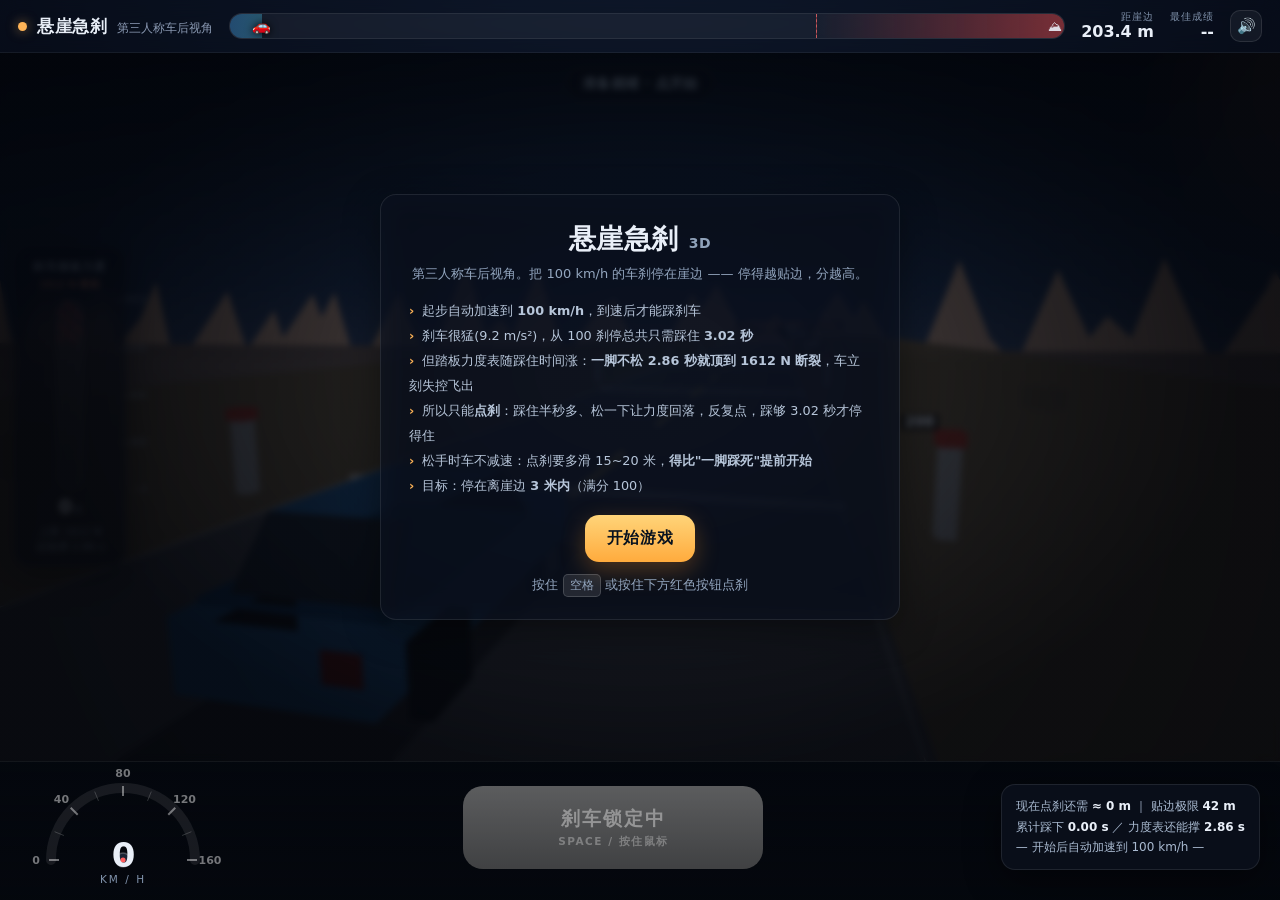
==== commit e018c612: "站点改成单一入口：index.html = 3D 第三人称，去掉 2D/3D 版本切换 - index.html 由 2D 横版改为 3D（原 index-3d.html），删掉页面上的 2D/3D " ====
--- a/悬崖急刹-单文件版.html
+++ b/悬崖急刹-单文件版.html
@@ -5,7 +5,7 @@
 <meta name="viewport" content="width=device-width, initial-scale=1, viewport-fit=cover" />
 <title>悬崖急刹 · 刹车踏板挑战 （单文件版）</title>
 <style>
-/* 悬崖急刹 —— HUD 样式（2D 版 index.html / 3D 版 index-3d.html 共用） */
+/* 悬崖急刹 —— HUD 样式（站点入口 index.html 与归档页 archive/2d.html 共用） */
   *{box-sizing:border-box}
   html,body{margin:0;height:100%;overflow:hidden;background:#04070d;color:#e9eff8;
     font-family:"Segoe UI Variable Display","Segoe UI","PingFang SC","Microsoft YaHei",system-ui,sans-serif;
@@ -159,7 +159,7 @@
 <body>
 <div class="app">
   <header class="topbar">
-    <div class="brand"><span class="dot"></span><b>悬崖急刹</b><span class="sub">停得越贴边，分越高</span></div>
+    <div class="brand"><span class="dot"></span><b>悬崖急刹</b><span class="sub">第三人称车后视角</span></div>
     <div class="track" id="track">
       <div class="track-fill" id="trackFill"></div>
       <div class="track-danger" id="trackDanger"></div>
@@ -170,7 +170,6 @@
       <div class="hud-item"><span>距崖边</span><b id="distText">--</b></div>
       <div class="hud-item"><span>最佳成绩</span><b id="bestText">--</b></div>
     </div>
-    <a class="icon-btn" href="#" style="display:none" title="切到 3D 版" style="text-decoration:none;display:flex;align-items:center;justify-content:center">3D</a>
     <button class="icon-btn" id="soundBtn" title="音效开关">🔊</button>
   </header>
 
@@ -189,7 +188,7 @@
         <div class="gauge-ticks" id="gaugeTicks"></div>
       </div>
       <div class="pedal-num" id="pedalVal">0<small>N</small></div>
-      <div class="pedal-sub" id="pedalSub">上限 1612 N<br>还能撑 3.43 s</div>
+      <div class="pedal-sub" id="pedalSub">上限 1612 N<br>还能撑 2.86 s</div>
       <div class="crack"></div>
     </aside>
 
@@ -226,7 +225,7 @@
 
     <div class="meters glass" id="meters">
       <div>现在点刹还需 <b id="needText">--</b> ｜ 贴边极限 <b id="theoDist">--</b></div>
-      <div>累计踩下 <b id="heldText">0.00 s</b> ／ 力度表还能撑 <b id="leftText">3.43 s</b></div>
+      <div>累计踩下 <b id="heldText">0.00 s</b> ／ 力度表还能撑 <b id="leftText">2.86 s</b></div>
       <div id="predictText">— 别急着踩，也别踩太晚 —</div>
     </div>
   </footer>
@@ -575,17 +574,21 @@
 </script>
 <script>
 /*!
- * 悬崖急刹 (Cliff Brake) — 视图 / 交互层
- * 依赖 game.js 暴露的 window.CarGame
+ * 悬崖急刹 3D —— 手写软件三维渲染器（零依赖，不联网也能跑）
+ *
+ * · 相机：车「右后方」第三人称追尾视角（位置 = 车后 8.5m、右侧 3.8m、高 3.4m）
+ * · 物理内核沿用 game.js，一行未改（17 项物理断言继续有效）
+ * · 渲染：世界多边形 -> 相机空间 -> 近平面裁剪 -> 透视投影 -> 分层 + 深度排序
+ *         填充（画家算法），带方向光平面着色 + 距离雾。没有任何 WebGL/three.js。
  */
 (function () {
   'use strict';
   var $ = function (s) { return document.querySelector(s); };
 
-  // ---------------------------------------------------------------- 引用
   var canvas = $('#world');
   var ctx = canvas.getContext('2d');
   var stage = $('#stage');
+
   var el = {
     distText: $('#distText'), bestText: $('#bestText'),
     trackFill: $('#trackFill'), trackCar: $('#trackCar'), trackDanger: $('#trackDanger'),
@@ -601,23 +604,463 @@
   };
 
   var THEO = window.carTheoretical();
-  var FEATHER = 1.45;                        // 点刹比一脚踩死多滑的比例(实测 0.6/0.3 节奏)
-  var DANGER = THEO.brakeDist * 1.5;         // 危险区长度: 在这里才开始刹车基本刹不住
-  var game = new window.CarGame();
-  var g = game;
-
-  // ---------------------------------------------------------------- 状态
-  var W = 0, H = 0, visM = 185, scale = 7, groundY = 0, camX = 0, roadH = 14;
-  var CAR_VIS = 2.2;           // 车的视觉放大系数(只为好看)
-  var smoke = [], skid = [], wheelRot = 0, prevPhase = 'idle', snapFired = false, flash = 0;
+  var FEATHER = 1.45;
+  var DANGER = THEO.brakeDist * 1.5;
+  var g = new window.CarGame();
+
+  // ================================================================ 3D 数学
+  var W = 0, H = 0, DPR = 1, focal = 600;
+  var NEAR = 0.35;
+  var camPos = [0, 4, 8], camFwd = [1, 0, 0], camRight = [0, 0, 1], camUp = [0, 1, 0];
+  var camWant = [0, 4, 8], camLook = [0, 1, 0];
+  var LIGHT = [0, 0, 0];
+  var FOG = [170, 142, 126], FOG_A = 55, FOG_B = 420;   // 距离雾（暖调，和天际线一致）
   var shakeX = 0, shakeY = 0;
-  var paused = true;           // 浮层显示时暂停推进
-  var runLoop = true;
-  var best = null;
-
-  try { best = JSON.parse(localStorage.getItem('cliffBrakeBest') || 'null'); } catch (e) { best = null; }
-
-  // ---------------------------------------------------------------- 音效
+
+  function sub(a, b) { return [a[0] - b[0], a[1] - b[1], a[2] - b[2]]; }
+  function dot(a, b) { return a[0] * b[0] + a[1] * b[1] + a[2] * b[2]; }
+  function cross(a, b) {
+    return [a[1] * b[2] - a[2] * b[1], a[2] * b[0] - a[0] * b[2], a[0] * b[1] - a[1] * b[0]];
+  }
+  function norm(v) { var l = Math.sqrt(dot(v, v)) || 1; return [v[0] / l, v[1] / l, v[2] / l]; }
+  function lerp(a, b, t) { return a + (b - a) * t; }
+
+  function lookAt(pos, target) {
+    camPos = pos;
+    camFwd = norm(sub(target, pos));
+    camRight = norm(cross(camFwd, [0, 1, 0]));
+    camUp = cross(camRight, camFwd);
+  }
+  function toCam(p) {
+    var d = sub(p, camPos);
+    return [dot(d, camRight), dot(d, camUp), dot(d, camFwd)];
+  }
+  function sx2(c) { return W * 0.5 + c[0] / c[2] * focal; }
+  function sy2(c) { return H * 0.5 - c[1] / c[2] * focal; }
+
+  // ================================================================ 图元收集
+  var items = [];
+  var LAYER = { CANYON: 1, CLIFF: 2, MESA: 3, ROAD: 4, MARK: 5, PROP: 6, CAR: 7, SMOKE: 8, TAG: 9 };
+
+  // 柔边烟团贴图（离屏生成一次）
+  var SMOKE_SPR = (function () {
+    var c = document.createElement('canvas');
+    c.width = c.height = 64;
+    var x = c.getContext('2d');
+    var gd = x.createRadialGradient(32, 32, 1, 32, 32, 32);
+    gd.addColorStop(0, 'rgba(238,240,246,0.95)');
+    gd.addColorStop(0.45, 'rgba(226,230,238,0.55)');
+    gd.addColorStop(1, 'rgba(214,220,232,0)');
+    x.fillStyle = gd;
+    x.fillRect(0, 0, 64, 64);
+    return c;
+  })();
+
+  /** 世界多边形 */
+  function poly(pts, col, layer, opt) {
+    opt = opt || {};
+    var n = norm(cross(sub(pts[1], pts[0]), sub(pts[2], pts[1])));
+    var br = 0.62 + 0.38 * Math.max(0, dot(n, LIGHT));
+    var cs = [];
+    for (var i = 0; i < pts.length; i++) cs.push(toCam(pts[i]));
+    items.push({
+      t: 0, c: cs, L: layer,
+      col: [col[0] * br, col[1] * br, col[2] * br],
+      a: opt.a == null ? 1 : opt.a, fog: opt.fog !== false, line: opt.line
+    });
+  }
+  function quad(a, b, c, d, col, layer, opt) { poly([a, b, c, d], col, layer, opt); }
+
+  /** 立方体（外法线朝外的绕序） */
+  function box(x0, x1, y0, y1, z0, z1, col, layer, opt) {
+    quad([x1, y0, z1], [x1, y0, z0], [x1, y1, z0], [x1, y1, z1], col, layer, opt); // +X
+    quad([x0, y0, z0], [x0, y0, z1], [x0, y1, z1], [x0, y1, z0], col, layer, opt); // -X
+    quad([x0, y1, z1], [x1, y1, z1], [x1, y1, z0], [x0, y1, z0], col, layer, opt); // +Y
+    quad([x0, y0, z0], [x1, y0, z0], [x1, y0, z1], [x0, y0, z1], col, layer, opt); // -Y
+    quad([x0, y0, z1], [x1, y0, z1], [x1, y1, z1], [x0, y1, z1], col, layer, opt); // +Z
+    quad([x0, y0, z0], [x0, y1, z0], [x1, y1, z0], [x1, y0, z0], col, layer, opt); // -Z
+  }
+  /** 4 点面（任意绕序，用于自定义形状） */
+  function face(a, b, c, d, col, layer, opt) { quad(a, b, c, d, col, layer, opt); }
+
+  function puff(p, r, col, alpha) {
+    items.push({ t: 1, p: toCam(p), r: r, L: LAYER.SMOKE, col: col, a: alpha, fog: true });
+  }
+  function label(p, str, col, size, dy) {
+    items.push({ t: 2, p: toCam(p), s: str, col: col, size: size || 1.2, dy: dy || 0, L: LAYER.TAG });
+  }
+  function stripe(a, b, col, w, layer, opt) {  // 细长条(用线段画, 避免退化)
+    items.push({ t: 3, c: [toCam(a), toCam(b)], w: w, col: col, L: layer, a: (opt && opt.a) == null ? 1 : opt.a, fog: !(opt && opt.noFog) });
+  }
+
+  // ================================================================ 场景构建
+  function carPose() {
+    var y = 0, yaw = 0, pitch = 0, roll = 0;
+    if (g.phase === 'wreck') {
+      if (!g.airborne) { yaw = g.rotYaw; }
+      else { y = g.yOff; yaw = g.rotYaw; pitch = g.rotPitch; roll = 0.22 * (g.wreckDir || 1); }
+    } else if (g.phase === 'falling') {
+      y = g.yOff; pitch = g.fallRot; roll = 0.12;
+    }
+    return { x: g.x, y: y, z: 0, yaw: yaw, pitch: pitch, roll: roll };
+  }
+
+  function buildWorld() {
+    items.length = 0;
+    var road = g.roadLen, pose = carPose();
+    var x, i;
+
+    // ---- 峡谷（崖外世界） ----
+    quad([road - 24, -52, -520], [road + 620, -52, -520], [road + 620, -52, 520], [road - 24, -52, 520], [26, 30, 40], LAYER.CANYON);
+    for (i = 0; i < 7; i++) {                       // 对面崖壁分层
+      var y0 = -52 + i * 6.5, y1 = y0 + 6.5;
+      quad([road + 46, y0, -520], [road + 46, y0, 520], [road + 46, y1, 520], [road + 46, y1, -520],
+        i % 2 ? [40, 47, 62] : [32, 38, 52], LAYER.CANYON);
+    }
+    // 远山（平滑山脊，很远很淡）
+    var RIDGE = 520;
+    for (i = 0; i < 26; i++) {
+      var z0 = -1200 + i * 96, z1 = z0 + 96, zc = (z0 + z1) / 2;
+      var hh = 46 + 26 * Math.sin(i * 0.9 + 0.4) + 14 * Math.sin(i * 2.3 + 1.1);
+      poly([[road + RIDGE, -60, z0], [road + RIDGE, -60, z1], [road + RIDGE + 26, hh, zc]], [96, 104, 126], LAYER.CANYON);
+    }
+    for (i = 0; i < 20; i++) {
+      var w0 = -1200 + i * 120, w1 = w0 + 120, wc = (w0 + w1) / 2;
+      var h2 = 26 + 18 * Math.sin(i * 1.3 + 2.2);
+      poly([[road + RIDGE - 90, -60, w0], [road + RIDGE - 90, -60, w1], [road + RIDGE - 60, h2, wc]], [112, 118, 138], LAYER.CANYON);
+    }
+
+    // ---- 台地崖壁（roadLen 处向下） ----
+    for (i = 0; i < 8; i++) {
+      var cy0 = -i * 6.5, cy1 = cy0 - 6.5;
+      quad([road, cy0, -30], [road, cy0, 30], [road, cy1, 30], [road, cy1, -30],
+        i % 2 ? [96, 84, 66] : [80, 70, 55], LAYER.CLIFF);
+    }
+    // 台地左右侧面（少量，避免看穿）
+    for (i = 0; i < 8; i++) {
+      var sy0 = -i * 6.5, sy1 = sy0 - 6.5;
+      quad([road - 2, sy0, -30], [road - 2, sy1, -30], [road + 2, sy1, -30], [road + 2, sy0, -30], [92, 80, 62], LAYER.CLIFF);
+      quad([road - 2, sy0, 30], [road + 2, sy0, 30], [road + 2, sy1, 30], [road - 2, sy1, 30], [92, 80, 62], LAYER.CLIFF);
+    }
+
+    // ---- 台地顶面（土/碎石） ----
+    for (x = -90; x < road; x += 14) {
+      var x2 = Math.min(x + 14, road);
+      quad([x, 0, -30], [x2, 0, -30], [x2, 0, 30], [x, 0, 30], [150, 132, 100], LAYER.MESA);
+      quad([x, 0, -30], [x2, 0, -30], [x2, -1.6, -30], [x, -1.6, -30], [116, 101, 76], LAYER.CLIFF);
+      quad([x, 0, 30], [x, -1.6, 30], [x2, -1.6, 30], [x2, 0, 30], [116, 101, 76], LAYER.CLIFF);
+    }
+
+    // ---- 柏油路 ----
+    for (x = 0; x < road; x += 14) {
+      var rx2 = Math.min(x + 14, road);
+      quad([x, 0.02, -5.2], [rx2, 0.02, -5.2], [rx2, 0.02, 5.2], [x, 0.02, 5.2], [104, 108, 120], LAYER.ROAD);
+    }
+    // 路缘白线（真实宽度 0.15m）+ 中线虚线
+    stripe([0, 0.05, -5.1], [road, 0.05, -5.1], [186, 190, 198], 0.15, LAYER.MARK);
+    stripe([0, 0.05, 5.1], [road, 0.05, 5.1], [186, 190, 198], 0.15, LAYER.MARK);
+    for (x = 2; x < road - 3; x += 9) stripe([x, 0.05, 0], [Math.min(x + 4.5, road), 0.05, 0], [232, 196, 86], 0.16, LAYER.MARK);
+    // 危险区（才开始刹车就晚了）红色带
+    var dz = road - DANGER;
+    quad([dz, 0.035, -5.2], [road, 0.035, -5.2], [road, 0.035, 5.2], [dz, 0.035, 5.2], [188, 60, 46], LAYER.MARK, { a: 0.34, fog: false });
+    stripe([dz, 0.06, -5.2], [dz, 0.06, 5.2], [255, 138, 108], 0.3, LAYER.MARK, { noFog: true });
+    label([dz, 2.6, 6.4], '才开始刹车就晚了 ' + DANGER.toFixed(0) + 'm', [255, 168, 140], 1.1);
+
+    // ---- 距离刻度（每 20m 一道横线，每 40m 一个数字牌） ----
+    for (var d = 20; d < road; d += 20) {
+      var dx = road - d;
+      stripe([dx, 0.05, -5.2], [dx, 0.05, 5.2], [226, 232, 240], 0.18, LAYER.MARK, { a: 0.5 });
+      if (d % 40 === 0) label([dx, 1.6, 6.4], String(d), [226, 234, 245], 1.0);
+    }
+
+    // ---- 路边景物（速度感）----
+    for (x = 10; x < road - 6; x += 26) {
+      for (var sgn = -1; sgn <= 1; sgn += 2) {
+        var pz = 6.6 * sgn;
+        box(x, x + 0.28, 0, 1.5, pz - 0.14, pz + 0.14, [206, 208, 214], LAYER.PROP);
+        box(x - 0.05, x + 0.33, 1.5, 1.72, pz - 0.19, pz + 0.19, [214, 76, 62], LAYER.PROP);
+      }
+    }
+    // 崖边红白警戒挡板（立在崖口上，车身停稳时不会插进去）
+    for (i = 0; i < 10; i++) {
+      var bz0 = -6.4 + i * 1.3, bz1 = bz0 + 1.3;
+      box(road - 0.78, road - 0.5, 0.72, 1.06, bz0, bz1,
+        i % 2 ? [226, 82, 66] : [236, 238, 242], LAYER.PROP);
+    }
+    for (i = 0; i < 6; i++) {
+      var pzz = -6.5 + i * 2.6;
+      box(road - 0.92, road - 0.36, 0, 0.86, pzz - 0.09, pzz + 0.09, [104, 104, 110], LAYER.PROP);
+    }
+
+    // ---- 石头（台地上，增加纵深参照）----
+    for (i = 0; i < 22; i++) {
+      var rx = -60 + i * 17.5, rz = (i % 2 ? 1 : -1) * (9 + (i * 7 % 6));
+      var rs = 0.6 + (i * 13 % 7) / 9;
+      box(rx, rx + rs * 1.7, 0, rs, rz, rz + rs * 1.4, [138, 122, 96], LAYER.PROP);
+    }
+
+    // ---- 车 ----
+    buildCar(pose);
+
+    // ---- 尘烟 ----
+    for (i = 0; i < smoke.length; i++) {
+      var p = smoke[i];
+      puff([p.x, Math.max(0.05, p.y), p.z], p.r, [206, 210, 220], Math.max(0, p.life / p.max) * p.alpha);
+    }
+
+    // ---- 落点预测标记 ----
+    if (g.phase === 'run' && g.v > 1) {
+      var st = g.x + (g.v * g.v) / (2 * g.cfg.brakeDecel) * FEATHER;
+      var safe = st < road;
+      var col = safe ? (g.brakeOn ? [120, 240, 170] : [110, 200, 150]) : [255, 100, 90];
+      quad([st - 0.5, 0.06, -5.2], [st + 0.5, 0.06, -5.2], [st + 0.5, 0.06, 5.2], [st - 0.5, 0.06, 5.2], col, LAYER.MARK, { a: 0.5, fog: false });
+      label([st, 3.1, 5.4], safe ? '点刹停点 · 还差 ' + (road - st).toFixed(0) + 'm' : '冲出去了!', col, 1.15);
+    }
+  }
+
+  /** 车子（局部坐标：车头在 x=0，地面 y=0，绕车身中心旋转） */
+  function buildCar(P) {
+    var cy = Math.cos(P.yaw), sy = Math.sin(P.yaw);
+    var cp = Math.cos(P.pitch), sp = Math.sin(P.pitch);
+    var cr = Math.cos(P.roll), sr = Math.sin(P.roll);
+    function pt(v) {
+      var px = v[0] + 2.3, py = v[1] - 0.85, pz = v[2];
+      var x1 = px * cy + pz * sy, z1 = -px * sy + pz * cy;
+      var x2 = x1 * cp - py * sp, y2 = x1 * sp + py * cp;
+      var y3 = y2 * cr - z1 * sr, z3 = y2 * sr + z1 * cr;
+      return [P.x + x2 - 2.3, P.y + y3 + 0.85, P.z + z3];
+    }
+    function bx(x0, x1, y0, y1, z0, z1, col, layer, opt) {
+      poly([pt([x1, y0, z1]), pt([x1, y0, z0]), pt([x1, y1, z0]), pt([x1, y1, z1])], col, layer, opt);
+      poly([pt([x0, y0, z0]), pt([x0, y0, z1]), pt([x0, y1, z1]), pt([x0, y1, z0])], col, layer, opt);
+      poly([pt([x0, y1, z1]), pt([x1, y1, z1]), pt([x1, y1, z0]), pt([x0, y1, z0])], col, layer, opt);
+      poly([pt([x0, y0, z0]), pt([x1, y0, z0]), pt([x1, y0, z1]), pt([x0, y0, z1])], col, layer, opt);
+      poly([pt([x0, y0, z1]), pt([x1, y0, z1]), pt([x1, y1, z1]), pt([x0, y1, z1])], col, layer, opt);
+      poly([pt([x0, y0, z0]), pt([x0, y1, z0]), pt([x1, y1, z0]), pt([x1, y0, z0])], col, layer, opt);
+    }
+    var braking = g.brakeOn || g.pedalBroken;
+    var body = braking ? [206, 66, 46] : [52, 132, 214];
+    var dark = braking ? [150, 40, 28] : [32, 92, 160];
+
+    // 地面影子
+    if (P.y < 0.1) {
+      poly([pt([-5.0, 0.03, -1.05]), pt([0.4, 0.03, -1.05]), pt([0.4, 0.03, 1.05]), pt([-5.0, 0.03, 1.05])],
+        [10, 12, 18], LAYER.MARK, { a: 0.42, fog: false });
+    }
+    // 底盘 + 车身
+    bx(-4.55, -0.05, 0.34, 1.02, -0.94, 0.94, body, LAYER.CAR);
+    bx(-4.3, -1.35, 1.02, 1.08, -0.9, 0.9, dark, LAYER.CAR);          // 腰线
+    // 座舱（前挡风倾斜）
+    var cab = [[-4.05, 1.02, -0.82], [-1.15, 1.02, -0.82], [-1.62, 1.66, -0.72], [-3.66, 1.66, -0.72]];
+    var cabR = [[-4.05, 1.02, 0.82], [-1.15, 1.02, 0.82], [-1.62, 1.66, 0.72], [-3.66, 1.66, 0.72]];
+    poly([pt(cab[0]), pt(cab[3]), pt(cab[2]), pt(cab[1])], [26, 30, 40], LAYER.CAR);            // 左侧窗
+    poly([pt(cabR[1]), pt(cabR[2]), pt(cabR[3]), pt(cabR[0])], [26, 30, 40], LAYER.CAR);         // 右侧窗
+    poly([pt([-1.15, 1.02, -0.82]), pt([-1.62, 1.66, -0.72]), pt([-1.62, 1.66, 0.72]), pt([-1.15, 1.02, 0.82])], [58, 74, 96], LAYER.CAR);  // 前挡风
+    poly([pt([-4.05, 1.02, 0.82]), pt([-3.66, 1.66, 0.72]), pt([-3.66, 1.66, -0.72]), pt([-4.05, 1.02, -0.82])], [46, 60, 80], LAYER.CAR);  // 后窗
+    poly([pt([-3.66, 1.66, -0.72]), pt([-1.62, 1.66, -0.72]), pt([-1.62, 1.66, 0.72]), pt([-3.66, 1.66, 0.72])], body, LAYER.CAR);           // 车顶
+    // 车轮（前后 × 左右）
+    var wx = [-0.98, -3.62], wz = [-0.86, 0.86];
+    for (var a = 0; a < 2; a++) {
+      for (var b = 0; b < 2; b++) {
+        var z0 = wz[b], z1 = wz[b] + (b ? 0.22 : -0.22);
+        bx(wx[a] - 0.36, wx[a] + 0.36, 0, 0.7, Math.min(z0, z1), Math.max(z0, z1), [30, 33, 39], LAYER.CAR);
+        poly([pt([wx[a] - 0.22, 0.12, z1]), pt([wx[a] + 0.22, 0.12, z1]), pt([wx[a] + 0.22, 0.58, z1]), pt([wx[a] - 0.22, 0.58, z1])],
+          [150, 158, 170], LAYER.CAR);   // 轮毂
+      }
+    }
+    // 车灯
+    poly([pt([-0.08, 0.62, -0.78]), pt([-0.08, 0.62, -0.44]), pt([-0.08, 0.86, -0.44]), pt([-0.08, 0.86, -0.78])], [255, 238, 180], LAYER.CAR, { fog: false });
+    poly([pt([-0.08, 0.62, 0.44]), pt([-0.08, 0.62, 0.78]), pt([-0.08, 0.86, 0.78]), pt([-0.08, 0.86, 0.44])], [255, 238, 180], LAYER.CAR, { fog: false });
+    var tail = braking ? [255, 60, 44] : [150, 40, 36];
+    poly([pt([-4.57, 0.62, -0.86]), pt([-4.57, 0.62, -0.5]), pt([-4.57, 0.9, -0.5]), pt([-4.57, 0.9, -0.86])], tail, LAYER.CAR, { fog: false });
+    poly([pt([-4.57, 0.62, 0.5]), pt([-4.57, 0.62, 0.86]), pt([-4.57, 0.9, 0.86]), pt([-4.57, 0.9, 0.5])], tail, LAYER.CAR, { fog: false });
+  }
+
+  // ================================================================ 渲染
+  function clipNear(cs) {
+    var out = [], n = cs.length;
+    for (var i = 0; i < n; i++) {
+      var a = cs[i], b = cs[(i + 1) % n];
+      var ain = a[2] >= NEAR, bin = b[2] >= NEAR;
+      if (ain) out.push(a);
+      if (ain !== bin) {
+        var t = (NEAR - a[2]) / (b[2] - a[2]);
+        out.push([a[0] + (b[0] - a[0]) * t, a[1] + (b[1] - a[1]) * t, NEAR]);
+      }
+    }
+    return out;
+  }
+  function fogOf(d) {
+    var t = (d - FOG_A) / (FOG_B - FOG_A);
+    return t < 0 ? 0 : (t > 1 ? 1 : t);
+  }
+
+  function drawSky() {
+    var gr = ctx.createLinearGradient(0, 0, 0, H * 0.78);
+    gr.addColorStop(0, '#0a1526');
+    gr.addColorStop(0.42, '#20365a');
+    gr.addColorStop(0.7, '#4a5878');
+    gr.addColorStop(1, '#c98455');
+    ctx.fillStyle = gr;
+    ctx.fillRect(0, 0, W, H);
+    // 太阳（无限远：只用方向投影）
+    var sd = norm([0.62, 0.2, 0.42]);
+    var c = [dot(sd, camRight), dot(sd, camUp), dot(sd, camFwd)];
+    if (c[2] > 0.02) {
+      var pxx = sx2(c), pyy = sy2(c), R = Math.max(26, H * 0.05);
+      var gl = ctx.createRadialGradient(pxx, pyy, 2, pxx, pyy, R * 6);
+      gl.addColorStop(0, 'rgba(255,214,150,.75)');
+      gl.addColorStop(0.3, 'rgba(255,160,100,.22)');
+      gl.addColorStop(1, 'rgba(255,120,60,0)');
+      ctx.fillStyle = gl;
+      ctx.fillRect(0, 0, W, H);
+      ctx.fillStyle = 'rgba(255,238,206,.96)';
+      ctx.beginPath(); ctx.arc(pxx, pyy, R, 0, 6.2832); ctx.fill();
+    }
+  }
+
+  function draw3d() {
+    // 变换 + 裁剪 + 投影
+    var list = [];
+    for (var i = 0; i < items.length; i++) {
+      var it = items[i];
+      if (it.t === 0) {
+        var cs = clipNear(it.c);
+        if (cs.length < 3) continue;
+        var sp = [], d = 0;
+        for (var k = 0; k < cs.length; k++) { sp.push(sx2(cs[k]), sy2(cs[k])); d += cs[k][2]; }
+        list.push({ it: it, sp: sp, d: d / cs.length });
+      } else if (it.t === 1) {
+        if (it.p[2] < NEAR) continue;
+        list.push({ it: it, x: sx2(it.p), y: sy2(it.p), r: it.r * focal / it.p[2], d: it.p[2] });
+      } else if (it.t === 2) {
+        if (it.p[2] < NEAR) continue;
+        list.push({ it: it, x: sx2(it.p), y: sy2(it.p), d: it.p[2] });
+      } else {
+        if (it.c[0][2] < NEAR || it.c[1][2] < NEAR) continue;
+        var dd = (it.c[0][2] + it.c[1][2]) / 2;
+        if (dd < 8) continue;                     // 太贴脸的长条(基本被车身挡住的)不画，免得撑满屏幕
+        list.push({ it: it, x1: sx2(it.c[0]), y1: sy2(it.c[0]), x2: sx2(it.c[1]), y2: sy2(it.c[1]), d: dd });
+      }
+    }
+    list.sort(function (a, b) { return (a.it.L - b.it.L) || (b.d - a.d); });
+
+    ctx.save();
+    ctx.translate(shakeX, shakeY);
+    for (i = 0; i < list.length; i++) {
+      var o = list[i], it2 = o.it;
+      if (it2.t === 0) {
+        var f = it2.fog ? fogOf(o.d) : 0;
+        var r = it2.col[0] + (FOG[0] - it2.col[0]) * f;
+        var gg = it2.col[1] + (FOG[1] - it2.col[1]) * f;
+        var bb = it2.col[2] + (FOG[2] - it2.col[2]) * f;
+        ctx.globalAlpha = it2.a;
+        var style = 'rgb(' + (r | 0) + ',' + (gg | 0) + ',' + (bb | 0) + ')';
+        ctx.fillStyle = style;
+        ctx.strokeStyle = style;             // 必须每次设置：否则继承上一条线的颜色，出现亮边
+        ctx.beginPath();
+        ctx.moveTo(o.sp[0], o.sp[1]);
+        for (k = 2; k < o.sp.length; k += 2) ctx.lineTo(o.sp[k], o.sp[k + 1]);
+        ctx.closePath();
+        ctx.fill();
+        ctx.lineWidth = 1;
+        ctx.stroke();                        // 补缝，避免多边形之间出现发丝缝
+      } else if (it2.t === 1) {
+        var f2 = fogOf(o.d);
+        ctx.globalAlpha = it2.a;
+        var rr2 = Math.max(0.6, o.r);
+        ctx.drawImage(SMOKE_SPR, o.x - rr2, o.y - rr2, rr2 * 2, rr2 * 2);
+      } else if (it2.t === 2) {
+        ctx.globalAlpha = 1;
+        var sz = Math.max(9, Math.min(22, focal * 0.032 / o.d * it2.size * 8));
+        ctx.font = '700 ' + sz.toFixed(0) + 'px "Segoe UI",system-ui';
+        ctx.textAlign = 'center';
+        ctx.fillStyle = 'rgba(6,10,18,.55)';
+        var wpx = ctx.measureText(it2.s).width;
+        ctx.fillRect(o.x - wpx / 2 - 5, o.y - sz * 0.85, wpx + 10, sz * 1.15);
+        ctx.fillStyle = 'rgb(' + it2.col[0] + ',' + it2.col[1] + ',' + it2.col[2] + ')';
+        ctx.fillText(it2.s, o.x, o.y);
+      } else {
+        ctx.globalAlpha = it2.a;
+        ctx.strokeStyle = 'rgb(' + it2.col[0] + ',' + it2.col[1] + ',' + it2.col[2] + ')';
+        ctx.lineWidth = Math.max(1, Math.min(20, it2.w * focal / o.d));
+        ctx.beginPath(); ctx.moveTo(o.x1, o.y1); ctx.lineTo(o.x2, o.y2); ctx.stroke();
+      }
+    }
+    ctx.globalAlpha = 1;
+    ctx.restore();
+  }
+
+  function draw() {
+    if (g.shake > 0) {
+      var m = g.shake * 7;
+      shakeX = (Math.random() - 0.5) * m; shakeY = (Math.random() - 0.5) * m;
+    } else { shakeX = 0; shakeY = 0; }
+    ctx.setTransform(DPR, 0, 0, DPR, 0, 0);
+    ctx.clearRect(0, 0, W, H);
+    drawSky();
+    buildWorld();
+    draw3d();
+    // 撞地白闪
+    if (flash > 0) {
+      ctx.fillStyle = 'rgba(255,246,232,' + (flash * 0.26).toFixed(3) + ')';
+      ctx.fillRect(0, 0, W, H);
+    }
+    // 暗角
+    var vg = ctx.createRadialGradient(W / 2, H * 0.55, Math.min(W, H) * 0.42, W / 2, H * 0.55, Math.max(W, H) * 0.78);
+    vg.addColorStop(0, 'rgba(0,0,0,0)'); vg.addColorStop(1, 'rgba(0,0,0,.45)');
+    ctx.fillStyle = vg; ctx.fillRect(0, 0, W, H);
+  }
+
+  // ================================================================ 相机
+  function updateCamera(dt) {
+    var turning = (g.phase === 'wreck' || g.phase === 'falling');
+    var want = [g.x - 8.6, 3.4, 3.9];
+    var look = [g.x + 9.5, 1.0, 0];
+    if (turning) {
+      want = [g.x - 8.0, 3.4 + g.yOff * 0.35, 4.6];
+      look = [g.x + 3.5, 1.2 + g.yOff * 0.55, 0];
+    }
+    var k = Math.min(1, (dt || 0.016) * (turning ? 3.2 : 7));
+    for (var i = 0; i < 3; i++) {
+      camWant[i] += (want[i] - camWant[i]) * k;
+      camLook[i] += (look[i] - camLook[i]) * k;
+    }
+    lookAt([camWant[0], camWant[1], camWant[2]], [camLook[0], camLook[1], camLook[2]]);
+  }
+  function resize() {
+    var r = stage.getBoundingClientRect();
+    DPR = Math.min(window.devicePixelRatio || 1, 2);
+    W = Math.max(320, Math.round(r.width));
+    H = Math.max(180, Math.round(r.height));
+    canvas.width = Math.round(W * DPR);
+    canvas.height = Math.round(H * DPR);
+    canvas.style.width = W + 'px';
+    canvas.style.height = H + 'px';
+    ctx.setTransform(DPR, 0, 0, DPR, 0, 0);
+    focal = (H * 0.5) / Math.tan(29 * Math.PI / 180);   // 竖直 FOV 58°
+  }
+
+  // ================================================================ 粒子 / 音效
+  var smoke = [], skid = [], flash = 0, prevPhase = 'idle', snapFired = false;
+  function spawnP(x, y, z, o) {
+    if (smoke.length > 300) smoke.shift();
+    smoke.push({
+      x: x, y: y, z: z, vx: o.vx || 0, vy: o.vy || 0, vz: o.vz || 0,
+      r: o.r || 0.2, grow: o.grow == null ? 0.5 : o.grow,
+      life: o.life || 0.8, max: o.life || 0.8,
+      col: o.col || [206, 214, 226], alpha: o.alpha == null ? 0.42 : o.alpha
+    });
+  }
+  function updateSmoke(dt) {
+    for (var i = smoke.length - 1; i >= 0; i--) {
+      var p = smoke[i];
+      p.life -= dt; p.x += p.vx * dt; p.y += p.vy * dt; p.z += p.vz * dt; p.r += p.grow * dt;
+      if (p.r < 0.03) p.r = 0.03;
+      if (p.life <= 0) smoke.splice(i, 1);
+    }
+  }
+
   var Sound = (function () {
     var ac = null, noiseBuf = null, skidGain = null, ready = false, on = true;
     function init() {
@@ -634,21 +1077,17 @@
         var bp = ac.createBiquadFilter(); bp.type = 'bandpass'; bp.frequency.value = 1500; bp.Q.value = 1.1;
         skidGain = ac.createGain(); skidGain.gain.value = 0;
         src.connect(bp); bp.connect(skidGain); skidGain.connect(ac.destination);
-        src.start();
-        ready = true;
+        src.start(); ready = true;
       } catch (e) { ready = false; }
     }
     function resume() { try { if (ac && ac.state === 'suspended') ac.resume(); } catch (e) {} }
-    function skid(level) {
-      if (!ready || !on) return;
-      try { skidGain.gain.setTargetAtTime(Math.max(0, level) * 0.15, ac.currentTime, 0.06); } catch (e) {}
-    }
-    function noise(dur, vol, freq, toFreq) {
+    function skid(l) { if (!ready || !on) return; try { skidGain.gain.setTargetAtTime(Math.max(0, l) * 0.15, ac.currentTime, 0.06); } catch (e) {} }
+    function noise(dur, vol, freq, to) {
       if (!ready || !on) return;
       try {
         var s = ac.createBufferSource(); s.buffer = noiseBuf;
         var f = ac.createBiquadFilter(); f.type = 'bandpass'; f.frequency.value = freq;
-        if (toFreq) { f.frequency.setValueAtTime(freq, ac.currentTime); f.frequency.exponentialRampToValueAtTime(Math.max(60, toFreq), ac.currentTime + dur); }
+        if (to) { f.frequency.setValueAtTime(freq, ac.currentTime); f.frequency.exponentialRampToValueAtTime(Math.max(60, to), ac.currentTime + dur); }
         var gn = ac.createGain();
         gn.gain.setValueAtTime(vol, ac.currentTime);
         gn.gain.exponentialRampToValueAtTime(0.0008, ac.currentTime + dur);
@@ -674,732 +1113,55 @@
       crash: function () { noise(0.85, 0.55, 380, 70); tone(70, 0.7, 0.25, 'sawtooth'); },
       impact: function () { noise(0.6, 0.8, 900, 80); tone(56, 0.6, 0.38, 'sawtooth'); },
       win: function () { tone(660, 0.16, 0.2); setTimeout(function () { tone(880, 0.22, 0.2); }, 130); setTimeout(function () { tone(1180, 0.3, 0.16); }, 270); },
-      toggle: function () { on = !on; if (!on) skid(0); return on; },
-      isOn: function () { return on; }
+      toggle: function () { on = !on; if (!on) skid(0); return on; }
     };
   })();
 
-  // ---------------------------------------------------------------- 尺寸
-  function resize() {
-    var r = stage.getBoundingClientRect();
-    var dpr = Math.min(window.devicePixelRatio || 1, 2);
-    W = Math.max(320, Math.round(r.width));
-    H = Math.max(180, Math.round(r.height));
-    canvas.width = Math.round(W * dpr);
-    canvas.height = Math.round(H * dpr);
-    canvas.style.width = W + 'px';
-    canvas.style.height = H + 'px';
-    ctx.setTransform(dpr, 0, 0, dpr, 0, 0);
-    visM = W < 820 ? 132 : W < 1150 ? 152 : W < 1500 ? 172 : 188;
-    scale = W / visM;
-    groundY = Math.round(H * 0.66);
-    roadH = Math.max(11, Math.min(18, scale * 1.7));
-  }
-
-  // ---------------------------------------------------------------- 绘图工具
-  function sx(worldX) { return (worldX - camX) * scale; }
-  function rr(x, y, w, h, r) {
-    r = Math.min(r, Math.abs(w) / 2, Math.abs(h) / 2);
-    ctx.beginPath();
-    ctx.moveTo(x + r, y);
-    ctx.lineTo(x + w - r, y); ctx.quadraticCurveTo(x + w, y, x + w, y + r);
-    ctx.lineTo(x + w, y + h - r); ctx.quadraticCurveTo(x + w, y + h, x + w - r, y + h);
-    ctx.lineTo(x + r, y + h); ctx.quadraticCurveTo(x, y + h, x, y + h - r);
-    ctx.lineTo(x, y + r); ctx.quadraticCurveTo(x, y, x + r, y);
-    ctx.closePath();
-  }
-
-  var CLOUDS = [
-    { x: 40, y: 0.16, s: 1.1, p: 0.16 }, { x: 190, y: 0.10, s: 0.8, p: 0.2 },
-    { x: 320, y: 0.20, s: 1.3, p: 0.14 }, { x: 470, y: 0.13, s: 0.95, p: 0.18 },
-    { x: 640, y: 0.22, s: 1.05, p: 0.15 }
-  ];
-
-  function drawSky() {
-    var g1 = ctx.createLinearGradient(0, 0, 0, groundY + 40);
-    g1.addColorStop(0, '#0e1a2f');
-    g1.addColorStop(0.42, '#26395c');
-    g1.addColorStop(0.74, '#4d5c78');
-    g1.addColorStop(1, '#c07a4e');
-    ctx.fillStyle = g1;
-    ctx.fillRect(0, 0, W, groundY + 40);
-    // 落日
-    var sunX = W * 0.78, sunY = groundY - H * 0.16;
-    var glow = ctx.createRadialGradient(sunX, sunY, 4, sunX, sunY, H * 0.5);
-    glow.addColorStop(0, 'rgba(255,206,140,.62)');
-    glow.addColorStop(0.35, 'rgba(255,150,90,.2)');
-    glow.addColorStop(1, 'rgba(255,120,60,0)');
-    ctx.fillStyle = glow;
-    ctx.fillRect(0, 0, W, groundY + 40);
-    ctx.fillStyle = 'rgba(255,232,196,.95)';
-    ctx.beginPath(); ctx.arc(sunX, sunY, Math.max(16, H * 0.058), 0, 6.2832); ctx.fill();
-  }
-
-  function drawClouds() {
-    ctx.save();
-    for (var i = 0; i < CLOUDS.length; i++) {
-      var c = CLOUDS[i];
-      var x = (c.x - camX * c.p) * scale, y = H * c.y, s = c.s * Math.max(0.6, scale * 0.36);
-      if (x < -260 || x > W + 260) continue;
-      ctx.fillStyle = 'rgba(216,230,255,.09)';
-      ctx.beginPath();
-      ctx.ellipse(x, y, 62 * s * 0.6, 12 * s * 0.6, 0, 0, 6.2832);
-      ctx.ellipse(x + 34 * s * 0.6, y - 6 * s * 0.6, 40 * s * 0.6, 13 * s * 0.6, 0, 0, 6.2832);
-      ctx.ellipse(x - 36 * s * 0.6, y + 3 * s * 0.6, 34 * s * 0.6, 9 * s * 0.6, 0, 0, 6.2832);
-      ctx.fill();
-    }
-    ctx.restore();
-  }
-
-  function drawRidge(par, baseY, amp, freq, phase, color) {
-    ctx.beginPath();
-    ctx.moveTo(-4, baseY + 60);
-    for (var x = -4; x <= W + 4; x += 6) {
-      var w = camX * par + x / scale;
-      var y = baseY - amp * (0.62 * Math.sin(w * freq + phase) + 0.38 * Math.sin(w * freq * 2.6 + phase * 1.7));
-      ctx.lineTo(x, y);
-    }
-    ctx.lineTo(W + 4, baseY + 60);
-    ctx.closePath();
-    ctx.fillStyle = color;
-    ctx.fill();
-  }
-
-  function drawGround() {
-    var xEnd = sx(g.roadLen);
-    var xStart = -60;
-    // 远景峡谷(崖外)
-    var vg = ctx.createLinearGradient(0, groundY - 4, 0, H);
-    vg.addColorStop(0, '#16233a'); vg.addColorStop(0.5, '#0b1220'); vg.addColorStop(1, '#04060b');
-    ctx.fillStyle = vg;
-    ctx.fillRect(Math.min(xEnd, W) - 2, groundY - 4, Math.max(0, W - Math.min(xEnd, W)) + 4, H - groundY + 8);
-    // 峡谷雾气
-    ctx.fillStyle = 'rgba(120,150,190,.07)';
-    ctx.fillRect(Math.max(0, xEnd), groundY + (H - groundY) * 0.35, W, (H - groundY) * 0.16);
-    // 远处峡谷底
-    ctx.save();
-    ctx.beginPath();
-    for (var x = Math.max(0, xEnd) - 4; x <= W + 4; x += 6) {
-      var w = camX * 0.12 + x / scale;
-      var y = H - 30 - 18 * Math.sin(w * 0.02) - 9 * Math.sin(w * 0.05 + 1.1);
-      if (x <= Math.max(0, xEnd) - 3) ctx.moveTo(x, y); else ctx.lineTo(x, y);
-    }
-    ctx.lineTo(W + 4, H + 4); ctx.lineTo(Math.max(0, xEnd) - 4, H + 4); ctx.closePath();
-    ctx.fillStyle = 'rgba(46,64,96,.6)'; ctx.fill();
-    ctx.restore();
-
-    // 高原(地面)
-    ctx.save();
-    ctx.beginPath();
-    ctx.rect(xStart, groundY - 1, Math.max(0, xEnd - xStart), H - groundY + 2);
-    ctx.clip();
-    var rg = ctx.createLinearGradient(0, groundY, 0, H);
-    rg.addColorStop(0, '#6a5c46'); rg.addColorStop(0.1, '#544838');
-    rg.addColorStop(0.5, '#372f24'); rg.addColorStop(1, '#17140f');
-    ctx.fillStyle = rg;
-    ctx.fillRect(xStart, groundY - 1, xEnd - xStart, H - groundY + 2);
-    // 岩层
-    ctx.strokeStyle = 'rgba(0,0,0,.22)'; ctx.lineWidth = 1;
-    for (var i = 0; i < 9; i++) {
-      var yy = groundY + 22 + i * 22 + Math.sin(i * 2.7) * 4;
-      if (yy > H) break;
-      ctx.beginPath();
-      for (var xx = xStart; xx <= xEnd; xx += 14) {
-        var ww = camX * 0.995 + xx / scale;
-        ctx.lineTo(sx(xx), yy + 5 * Math.sin(ww * 0.08 + i));
-      }
-      ctx.stroke();
-    }
-    // 路面
-    ctx.fillStyle = '#3b414b';
-    ctx.fillRect(xStart, groundY, xEnd - xStart, roadH);
-    ctx.fillStyle = 'rgba(255,255,255,.16)';
-    ctx.fillRect(xStart, groundY, xEnd - xStart, 2);
-    // 中线
-    ctx.fillStyle = 'rgba(255,205,80,.55)';
-    for (var d = 0; d < xEnd - xStart; d += 46) {
-      ctx.fillRect(sx(xStart + d), groundY + roadH * 0.45, 26, 2.5);
-    }
-    ctx.restore();
-
-    // 悬崖立面
-    if (xEnd > -30 && xEnd < W + 40) {
-      var fg = ctx.createLinearGradient(xEnd, groundY, xEnd, H);
-      fg.addColorStop(0, '#4a4133'); fg.addColorStop(0.3, '#2e2921'); fg.addColorStop(1, '#100e0c');
-      ctx.fillStyle = fg;
-      ctx.beginPath();
-      ctx.moveTo(xEnd - 2, groundY);
-      ctx.lineTo(xEnd + 9, groundY + 16);
-      ctx.lineTo(xEnd + 5, H); ctx.lineTo(xEnd - 6, H);
-      ctx.closePath(); ctx.fill();
-      ctx.strokeStyle = 'rgba(255,190,120,.22)'; ctx.lineWidth = 1.6;
-      ctx.beginPath(); ctx.moveTo(xEnd - 1, groundY); ctx.lineTo(xEnd + 8, groundY + 15); ctx.stroke();
-      // 崖边红白警示条
-      var bw = 9, seg = 0;
-      for (var bx = xEnd - 16; bx < xEnd + 2; bx += bw, seg++) {
-        ctx.fillStyle = seg % 2 ? '#e14b3b' : '#f2f2f2';
-        ctx.save();
-        ctx.beginPath(); ctx.rect(sx(bx), groundY - 5, bw * scale, 5); ctx.clip();
-        ctx.fillStyle = seg % 2 ? '#e14b3b' : '#f2f2f2';
-        ctx.fillRect(sx(bx), groundY - 5, bw * scale, 5);
-        ctx.restore();
-      }
-    }
-  }
-
-  function drawRoadMarks() {
-    // 危险区红色带
-    var danger = g.roadLen - DANGER;
-    var x0 = sx(danger);
-    ctx.save();
-    ctx.beginPath();
-    ctx.rect(Math.max(0, x0), groundY, Math.max(0, Math.min(W, sx(g.roadLen)) - Math.max(0, x0)), roadH);
-    ctx.clip();
-    var dg = ctx.createLinearGradient(x0, 0, sx(g.roadLen), 0);
-    dg.addColorStop(0, 'rgba(226,68,52,.10)'); dg.addColorStop(1, 'rgba(226,68,52,.42)');
-    ctx.fillStyle = dg;
-    ctx.fillRect(x0, groundY, sx(g.roadLen) - x0, roadH);
-    ctx.restore();
-    // 分界虚线
-    if (x0 > -20 && x0 < W + 20) {
-      ctx.strokeStyle = 'rgba(255,120,90,.6)'; ctx.lineWidth = 1.5;
-      ctx.setLineDash([5, 5]);
-      ctx.beginPath(); ctx.moveTo(x0, groundY - 12); ctx.lineTo(x0, groundY + roadH); ctx.stroke();
-      ctx.setLineDash([]);
-      ctx.fillStyle = 'rgba(255,140,110,.85)';
-      ctx.font = '600 10px "Segoe UI",system-ui'; ctx.textAlign = 'center';
-      ctx.fillText('最后 ' + DANGER.toFixed(0) + 'm · 才开始刹车就晚了', x0, groundY - 44);
-    }
-    // 距离刻度(到崖边还剩多少米)
-    ctx.textAlign = 'center';
-    for (var d = 20; d < g.roadLen; d += 20) {
-      var x = g.roadLen - d;
-      var px = sx(x);
-      if (px < -40 || px > W + 40) continue;
-      ctx.fillStyle = 'rgba(255,255,255,.16)';
-      ctx.fillRect(px - 1, groundY + roadH - 6, 2, 6);
-      ctx.fillStyle = 'rgba(255,255,255,.42)';
-      ctx.font = '700 10px "Segoe UI",system-ui';
-      ctx.fillText(String(d), px, groundY - 5);
-    }
-    // 刹车痕迹
-    ctx.fillStyle = 'rgba(10,10,12,.5)';
-    for (var i = 0; i < skid.length; i++) {
-      var s = skid[i], px2 = sx(s);
-      if (px2 < -20 || px2 > W + 20) continue;
-      ctx.fillRect(px2, groundY + 3, 6, 3);
-      ctx.fillRect(px2, groundY + roadH - 7, 6, 3);
-    }
-  }
-
-  function drawCar(px, py, rot, noShadow) {
-    var S = scale * CAR_VIS;
-    ctx.save();
-    ctx.translate(px, py);
-    ctx.rotate(rot);
-    ctx.scale(S, S);
-    // 影子
-    if (!noShadow) {
-      ctx.fillStyle = 'rgba(0,0,0,.42)';
-      ctx.beginPath(); ctx.ellipse(-2.3, 0.12, 2.5, 0.16, 0, 0, 6.2832); ctx.fill();
-    }
-    var braking = g.brakeOn || g.pedalBroken;
-    // 车身
-    var body = ctx.createLinearGradient(0, -1.1, 0, -0.2);
-    body.addColorStop(0, braking ? '#ff6f5e' : '#4ea8f5');
-    body.addColorStop(0.5, braking ? '#d8452f' : '#2b7fd4');
-    body.addColorStop(1, braking ? '#8c2318' : '#17538f');
-    ctx.fillStyle = body;
-    rr(-4.55, -1.04, 4.42, 0.62, 0.14); ctx.fill();
-    // 车顶
-    ctx.beginPath();
-    ctx.moveTo(-3.95, -1.02); ctx.lineTo(-3.32, -1.72);
-    ctx.lineTo(-1.62, -1.78); ctx.lineTo(-1.02, -1.02);
-    ctx.closePath();
-    ctx.fillStyle = braking ? '#e6543c' : '#2f8be0';
-    ctx.fill();
-    // 车窗
-    ctx.beginPath();
-    ctx.moveTo(-3.72, -1.06); ctx.lineTo(-3.28, -1.6);
-    ctx.lineTo(-2.62, -1.63); ctx.lineTo(-2.52, -1.06);
-    ctx.closePath();
-    ctx.fillStyle = 'rgba(210,240,255,.75)'; ctx.fill();
-    ctx.beginPath();
-    ctx.moveTo(-2.34, -1.06); ctx.lineTo(-2.44, -1.63);
-    ctx.lineTo(-1.72, -1.66); ctx.lineTo(-1.42, -1.06);
-    ctx.closePath(); ctx.fill();
-    // 车灯
-    ctx.fillStyle = 'rgba(255,236,170,.95)';
-    rr(-0.30, -0.90, 0.28, 0.22, 0.06); ctx.fill();
-    if (braking) {
-      ctx.save();
-      ctx.shadowColor = '#ff3a2a'; ctx.shadowBlur = 10;
-      ctx.fillStyle = '#ff5140';
-      rr(-4.60, -0.92, 0.26, 0.26, 0.07); ctx.fill();
-      ctx.restore();
-    } else {
-      ctx.fillStyle = 'rgba(190,60,50,.85)';
-      rr(-4.60, -0.92, 0.24, 0.22, 0.07); ctx.fill();
-    }
-    // 车轮
-    function wheel(wx) {
-      ctx.save();
-      ctx.translate(wx, -0.35);
-      ctx.fillStyle = '#14171c';
-      ctx.beginPath(); ctx.arc(0, 0, 0.36, 0, 6.2832); ctx.fill();
-      ctx.strokeStyle = '#4b525c'; ctx.lineWidth = 0.07;
-      ctx.beginPath(); ctx.arc(0, 0, 0.36, 0, 6.2832); ctx.stroke();
-      ctx.rotate(wheelRot);
-      ctx.strokeStyle = 'rgba(180,195,215,.55)'; ctx.lineWidth = 0.055;
-      for (var k = 0; k < 3; k++) {
-        var a = k * Math.PI / 3;
-        ctx.beginPath();
-        ctx.moveTo(-Math.cos(a) * 0.24, -Math.sin(a) * 0.24);
-        ctx.lineTo(Math.cos(a) * 0.24, Math.sin(a) * 0.24);
-        ctx.stroke();
-      }
-      ctx.restore();
-    }
-    wheel(-3.58); wheel(-0.98);
-    ctx.restore();
-  }
-
-  function spawnP(x, y, o) {
-    if (smoke.length > 340) smoke.shift();
-    smoke.push({
-      x: x, y: y,
-      vx: o.vx || 0, vy: o.vy || 0,
-      r: o.r || 0.2, grow: o.grow == null ? 0.5 : o.grow,
-      life: o.life || 0.8, max: o.life || 0.8,
-      col: o.col || '206,214,226',
-      alpha: o.alpha == null ? 0.42 : o.alpha
-    });
-  }
-  function updateSmoke(dt) {
-    for (var i = smoke.length - 1; i >= 0; i--) {
-      var p = smoke[i];
-      p.life -= dt;
-      p.x += p.vx * dt;
-      p.y += p.vy * dt;
-      p.r += p.grow * dt;
-      if (p.r < 0.02) p.r = 0.02;
-      if (p.life <= 0) smoke.splice(i, 1);
-    }
-  }
-  function drawSmoke() {
-    for (var i = 0; i < smoke.length; i++) {
-      var p = smoke[i], px = sx(p.x), py = groundY - p.y * scale;
-      var a = Math.max(0, p.life / p.max) * p.alpha;
-      ctx.fillStyle = 'rgba(' + p.col + ',' + a.toFixed(3) + ')';
-      ctx.beginPath(); ctx.arc(px, py, p.r * scale, 0, 6.2832); ctx.fill();
-    }
-  }
-
-  /** 现在踩刹车大概会停在哪（mult>1 表示点刹比理论多滑） */
-  function predictAt(mult) {
-    var d = (g.v * g.v) / (2 * g.cfg.brakeDecel) * mult;
-    return { dist: d, stopX: g.x + d };
-  }
-
-  function drawPredict() {
-    if (g.phase !== 'run' || g.v < 1) return;
-    var pr = predictAt(FEATHER);
-    var px = sx(pr.stopX);
-    if (px < -80 || px > W + 80) return;
-    var safe = pr.stopX < g.roadLen;
-    var col = safe ? (g.brakeOn ? '#5ee0a0' : 'rgba(94,224,160,.5)') : '#ff5d5d';
-    ctx.save();
-    ctx.strokeStyle = col; ctx.lineWidth = g.brakeOn ? 2 : 1.4;
-    ctx.setLineDash([6, 5]);
-    ctx.beginPath(); ctx.moveTo(px, groundY - 54); ctx.lineTo(px, groundY + roadH + 6); ctx.stroke();
-    ctx.setLineDash([]);
-    var txt = safe ? ('点刹停点 · 还差 ' + (g.roadLen - pr.stopX).toFixed(0) + 'm') : '冲出去了!';
-    ctx.font = '700 11px "Segoe UI",system-ui'; ctx.textAlign = 'center';
-    var tw = ctx.measureText(txt).width + 14;
-    ctx.fillStyle = 'rgba(6,10,18,.8)';
-    rr(px - tw / 2, groundY - 76, tw, 20, 7); ctx.fill();
-    ctx.fillStyle = col;
-    ctx.fillText(txt, px, groundY - 62);
-    ctx.restore();
-  }
-
-  function draw() {
-    ctx.save();
-    if (g.shake > 0) {
-      var m = g.shake * 6;
-      shakeX = (Math.random() - 0.5) * m; shakeY = (Math.random() - 0.5) * m;
-    } else { shakeX = 0; shakeY = 0; }
-    ctx.clearRect(0, 0, W, H);
-    ctx.translate(shakeX, shakeY);
-    drawSky();
-    drawClouds();
-    drawRidge(0.22, groundY - 6, 46, 0.0075, 0.6, '#31456a');
-    drawRidge(0.45, groundY, 28, 0.013, 2.2, '#25344f');
-    drawRidge(0.72, groundY + 5, 15, 0.024, 4.1, '#1a2438');
-    drawGround();
-    drawRoadMarks();
-    drawSmoke();
-    drawPredict();
-    var airborne = (g.phase === 'falling' || g.phase === 'wreck');
-    var px = sx(g.x), py = groundY - (airborne ? g.yOff * scale : 0);
-    var spin = g.phase === 'falling' ? g.fallRot : (g.phase === 'wreck' ? g.rot : 0);
-    ctx.save();
-    if (spin) {
-      var ccx = px - 2.3 * scale * CAR_VIS, ccy = py - 0.95 * scale * CAR_VIS;
-      ctx.translate(ccx, ccy);
-      ctx.rotate(spin);
-      ctx.translate(-ccx, -ccy);
-    }
-    drawCar(px, py, 0, airborne);
-    ctx.restore();
-    // 速度感
-    var kmh = g.kmh();
-    if (kmh > 60 && g.phase !== 'won') {
-      ctx.save();
-      ctx.strokeStyle = 'rgba(255,255,255,' + Math.min(0.16, (kmh - 60) / 500).toFixed(3) + ')';
-      ctx.lineWidth = 1.2;
-      for (var i = 0; i < 14; i++) {
-        var yy = (i * 97 % Math.max(1, groundY - 40)) + 12;
-        var len = 30 + (i % 4) * 22;
-        var xx = (W - ((g.x * scale * 0.6 + i * 173) % (W + 200)));
-        ctx.beginPath(); ctx.moveTo(xx, yy); ctx.lineTo(xx - len, yy); ctx.stroke();
-      }
-      ctx.restore();
-    }
-    // 撞地白闪
-    if (flash > 0) {
-      ctx.fillStyle = 'rgba(255,246,232,' + (flash * 0.26).toFixed(3) + ')';
-      ctx.fillRect(-20, -20, W + 40, H + 40);
-    }
-    // 暗角
-    var vg2 = ctx.createRadialGradient(W / 2, H / 2, Math.min(W, H) * 0.42, W / 2, H / 2, Math.max(W, H) * 0.8);
-    vg2.addColorStop(0, 'rgba(0,0,0,0)'); vg2.addColorStop(1, 'rgba(0,0,0,.42)');
-    ctx.fillStyle = vg2; ctx.fillRect(-20, -20, W + 40, H + 40);
-    ctx.restore();
-  }
-
-  // ---------------------------------------------------------------- UI
-  var TICKS_DONE = false;
-  function buildGauges() {
-    if (TICKS_DONE) return;
-    TICKS_DONE = true;
-    var vals = [0, 400, 800, 1200, 1612];
-    var html = '';
-    for (var i = 0; i < vals.length; i++) {
-      var pos = (vals[i] / 1612) * 100;
-      html += '<i style="bottom:' + pos.toFixed(1) + '%">' + vals[i] + '</i>';
-    }
-    el.gaugeTicks.innerHTML = html;
-    // 速度表刻度（半圆：180° -> 360°，圆心 103,92）
-    var max = 160, a0 = 180, a1 = 360, CX = 103, CY = 92, t = '';
-    for (var v = 0; v <= max; v += 20) {
-      var a = (a0 + (v / max) * (a1 - a0)) * Math.PI / 180;
-      var ca = Math.cos(a), sa = Math.sin(a);
-      t += '<line x1="' + (CX + ca * 64).toFixed(1) + '" y1="' + (CY + sa * 64).toFixed(1) + '" x2="' + (CX + ca * 74).toFixed(1) +
-        '" y2="' + (CY + sa * 74).toFixed(1) + '" stroke="rgba(255,255,255,' + (v % 40 === 0 ? '.42' : '.18') + ')" stroke-width="' + (v % 40 === 0 ? 2 : 1) + '"/>';
-      if (v % 40 === 0) {
-        t += '<text x="' + (CX + ca * 87).toFixed(1) + '" y="' + (CY + sa * 87 + 4).toFixed(1) + '" fill="rgba(255,255,255,.45)" font-size="11" font-weight="600" text-anchor="middle">' + v + '</text>';
-      }
-    }
-    el.speedTicks.innerHTML = t;
-    // 弧线
-    function arc(r, a0d, a1d) {
-      var s = (a0d) * Math.PI / 180, e = (a1d) * Math.PI / 180;
-      var x0 = CX + Math.cos(s) * r, y0 = CY + Math.sin(s) * r;
-      var x1 = CX + Math.cos(e) * r, y1 = CY + Math.sin(e) * r;
-      return 'M' + x0.toFixed(1) + ' ' + y0.toFixed(1) + ' A' + r + ' ' + r + ' 0 ' + (Math.abs(a1d - a0d) > 180 ? 1 : 0) + ' 1 ' + x1.toFixed(1) + ' ' + y1.toFixed(1);
-    }
-    el.speedArc.setAttribute('d', arc(72, 180, 360));
-    el.speedArcFill.setAttribute('d', arc(72, 180, 360));
-    el.speedArcFill.style.strokeDasharray = '227';
-    el.speedArcFill.style.strokeDashoffset = '227';
-    el.theoDist.textContent = THEO.brakeDist.toFixed(0) + ' m';
-    el.trackDanger.style.width = ((DANGER / g.roadLen) * 100).toFixed(1) + '%';
-  }
-
-  function phaseClass() {
-    if (g.phase === 'run' && g.brakeOn) return 'brake';
-    if (g.phase === 'accel' || g.phase === 'idle') return 'calm';
-    if (g.phase === 'run') return 'go';
-    if (g.phase === 'wreck' || g.phase === 'falling' || g.phase === 'lost') return 'bad';
-    return 'go';
-  }
-
-  function updateUI() {
-    var kmh = g.kmh();
-    el.speedText.textContent = Math.round(kmh);
-    var a = 180 + (Math.min(kmh, 160) / 160) * 180;
-    el.needle.setAttribute('transform', 'translate(103,92) rotate(' + a.toFixed(1) + ')');
-    el.speedArcFill.style.strokeDashoffset = (227 * (1 - Math.min(kmh, 160) / 160)).toFixed(1);
-
-    el.pedalFill.style.height = (g.pedalPct() * 100).toFixed(1) + '%';
-    el.pedalVal.innerHTML = Math.round(g.F) + '<small>N</small>';
-    var left = g.holdLeft();
-    el.pedalSub.innerHTML = '上限 1612 N<br>剩余可踩 ' + left.toFixed(2) + ' s';
-    el.pedalPanel.classList.toggle('broken', g.pedalBroken);
-    el.heldText.textContent = g.heldT.toFixed(2) + ' s';
-    el.leftText.textContent = Math.max(0, left).toFixed(2) + ' s';
-
-    el.distText.textContent = g.distToCliff().toFixed(1) + ' m';
-    var frac = Math.min(1, Math.max(0, g.x / g.roadLen));
-    el.trackFill.style.width = (frac * 100).toFixed(2) + '%';
-    el.trackCar.style.left = (frac * 100).toFixed(2) + '%';
-
-    // 状态胶囊
-    var s = '';
-    switch (g.phase) {
-      case 'idle': s = '准备就绪 · 点开始'; break;
-      case 'accel': s = '加速中 ' + Math.round(kmh) + ' km/h → 待 100'; break;
-      case 'run': s = g.brakeOn ? ('刹车中 ' + Math.round(kmh) + ' km/h · 力度 ' + Math.round(g.F) + 'N') : '已到 100 km/h · 该点刹了!'; break;
-      case 'wreck': s = g.airborne ? '失控飞出 · 空中翻滚!' : '踏板断裂 · 车辆失控甩尾!'; break;
-      case 'falling': s = '冲过崖边 · 坠落中…'; break;
-      case 'won': s = '成功刹停'; break;
-      case 'lost': s = g.impact ? '撞毁 · 挑战失败' : '坠入悬崖'; break;
-    }
-    if (g.pedalBroken && g.phase === 'run') s = '踏板断裂! 刹车失效';
-    el.status.textContent = s;
-    el.status.className = 'pill ' + phaseClass();
-
-    // 刹车按钮
-    var locked = !(g.phase === 'run' && !g.pedalBroken);
-    el.brakeBtn.disabled = locked;
-    el.brakeBtn.classList.toggle('locked', locked);
-    el.brakeBtn.classList.toggle('on', g.brakeOn);
-    var bt = el.brakeBtn.firstChild;
-    var label = g.pedalBroken ? '踏板已断裂' :
-      (g.phase === 'accel' || g.phase === 'idle') ? '刹车锁定中' :
-      (g.phase === 'falling') ? '坠落中…' :
-      (g.phase === 'lost' || g.phase === 'won') ? '本局结束' :
-      g.brakeOn ? '刹车中…' : '按住刹车';
-    if (bt && bt.nodeType === 3) { if (bt.nodeValue !== label) bt.nodeValue = label; }
-
-    // 踏板面板告警
-    el.pedalPanel.classList.toggle('danger', !g.pedalBroken && g.pedalPct() > 0.9);
-
-    // 落点预测 / 行动提示
-    var need = predictAt(FEATHER).dist;
-    el.needText.textContent = '≈ ' + need.toFixed(0) + ' m';
-    if (g.phase === 'idle') {
-      el.predictText.innerHTML = '— 开始后自动加速到 100 km/h —';
-    } else if (g.phase === 'accel') {
-      el.predictText.innerHTML = '— 到 100 km/h 才能踩刹车 —';
-    } else if (g.phase === 'run') {
-      var margin = g.roadLen - g.x - need;
-      if (g.pedalBroken) {
-        el.predictText.innerHTML = '<span class="warn">踏板已断裂 · 刹车失效</span>';
-      } else if (g.brakeOn && g.pedalPct() > 0.93) {
-        el.predictText.innerHTML = '<span class="warn">力度 ' + Math.round(g.F) + ' N —— 快断了，松一下!</span>';
-      } else if (g.brakeOn) {
-        el.predictText.innerHTML = '刹车中 · 力度 <b>' + Math.round(g.F) + ' N</b> · 还能连踩 <b>' + g.holdLeft().toFixed(2) + ' s</b>';
-      } else if (margin >= 0) {
-        el.predictText.innerHTML = '<span class="ok">还不算晚</span> · 现在点刹会停在崖前 ' + margin.toFixed(0) + ' m';
-      } else {
-        el.predictText.innerHTML = '<span class="warn">太晚了</span> · 现在踩要超出 ' + (-margin).toFixed(0) + ' m';
-      }
-    } else if (g.phase === 'won') {
-      el.predictText.innerHTML = '<span class="ok">车头距崖边 ' + g.stopMargin.toFixed(1) + ' m</span>';
-    } else if (g.phase === 'wreck') {
-      el.predictText.innerHTML = '<span class="warn">车辆失控 · 挑战失败</span>';
-    } else if (g.phase === 'falling') {
-      el.predictText.innerHTML = '<span class="warn">坠落中 · 挑战失败</span>';
-    } else {
-      el.predictText.innerHTML = '<span class="warn">没能停下</span>';
-    }
-  }
-
-  // ---------------------------------------------------------------- 浮层 / 流程
-  function openOverlay(html) {
-    el.ovPanel.innerHTML = html;
-    el.overlay.classList.remove('hide');
-    paused = true;
-  }
-  function closeOverlay() { el.overlay.classList.add('hide'); paused = false; }
-
-  function showStart() {
-    openOverlay(
-      '<h1>悬崖急刹</h1>' +
-      '<p class="lead">前方是悬崖。把 100 km/h 的车刹停 —— 停得越贴边，分越高。</p>' +
-      '<ul>' +
-      '<li>起步自动加速到 <b>100 km/h</b>，到速后才能踩刹车</li>' +
-      '<li>刹车本身很猛(9.2 m/s²)，从 100 刹停总共只需踩住 <b>3.02 秒</b></li>' +
-      '<li>可是踏板力度表会随踩住的时间涨：<b>一脚不松 2.86 秒就顶到 1612 N 断裂</b>，之后刹车彻底失效，车直接冲下悬崖</li>' +
-      '<li>所以只能<b>点刹</b>：踩住半秒多、松一下让力度回落，反复点，踩够 3.02 秒才停得住</li>' +
-      '<li>松手时车不减速：点刹要多滑 15~20 米，<b>得比"一脚踩死"提前开始</b></li>' +
-      '<li>目标：停在离崖边 <b>3 米内</b>（满分 100）</li>' +
-      '</ul>' +
-      '<div class="row"><button class="btn" id="startBtn2">开始游戏</button></div>' +
-      '<p class="lead" style="margin:12px 0 0">按住 <span class="kbd">空格</span> 或按住下方红色按钮点刹</p>'
-    );
-    var b = $('#startBtn2'); if (b) b.onclick = startRound;
-  }
-
-  function showResult(win) {
-    var margin = g.stopMargin;
-    var rk = g.rating;
-    var reason = '';
-    if (!win) {
-      if (g.pedalBroken) reason = '刹车踏板在踩下 ' + g.brokeAtT.toFixed(2) + ' s 累积到 1612 N 后断裂，车速 ' +
-        Math.round(g.brokeAtV * 3.6) + ' km/h 时彻底失去制动，车辆随即失控' + (g.impact ? '翻车撞毁。' : '，飞出路面坠入悬崖。');
-      else if (g.heldT < 0.05) reason = '全程没有踩刹车，车直接冲出了崖边。';
-      else reason = '刹车点太晚：车头越过崖边时还剩 ' + Math.round(g.brakeOn ? 0 : g.v * 3.6) + ' km/h，距离不够。';
-    }
-    var bestHtml = '';
-    if (win && best && best.score === g.score && best.margin === margin) bestHtml = '<div style="font-size:12px;color:#ffd166;margin-bottom:8px">🎉 新纪录</div>';
-    openOverlay(
-      (win ? '<h2>刹住了！</h2>' : '<h2>坠入悬崖</h2>') +
-      (win ?
-        '<div class="res-score">' + g.score + '<span style="font-size:16px;color:#93a6bf"> 分</span></div>' +
-        '<div class="res-meta"><span class="res-rank">' + rk.key + '</span> ' + rk.name + ' · ' + rk.tip + '<br>' +
-        '车头距崖边 <b>' + margin.toFixed(1) + ' m</b>，刹停用了 <b>' + g.heldT.toFixed(2) + ' s</b>，峰值力度 <b>' + Math.round(g.F) + ' N</b></div>'
-        : '<div class="res-meta" style="margin-top:12px">' + reason + '</div>') +
-      bestHtml +
-      '<div class="res-meta">本局：发动机加速度 ' + g.engineA.toFixed(2) + ' m/s²，崖边在 ' + g.roadLen.toFixed(0) + ' m 处' +
-      (best ? ' ｜ 历史最佳 <b>' + best.score + ' 分</b>（距崖 ' + best.margin.toFixed(1) + ' m）' : '') + '</div>' +
-      '<div class="row"><button class="btn" id="againBtn">再来一局</button>' +
-      '<button class="btn ghost" id="rulesBtn">看规则</button></div>'
-    );
-    var a = $('#againBtn'); if (a) a.onclick = startRound;
-    var r = $('#rulesBtn'); if (r) r.onclick = showStart;
-  }
-
-  function startRound() {
-    Sound.init(); Sound.resume();
-    g.reset();
-    smoke = []; skid = []; wheelRot = 0; prevPhase = 'idle'; snapFired = false;
-    el.trackDanger.style.width = ((DANGER / g.roadLen) * 100).toFixed(1) + '%';
-    closeOverlay();
-    g.start();
-    clampCamera();
-  }
-
-  function finish() {
-    Sound.skid(0);
-    if (g.phase === 'won') {
-      Sound.win();
-      var sc = { score: g.score, margin: g.stopMargin, at: Date.now() };
-      if (!best || sc.score > best.score || (sc.score === best.score && sc.margin < best.margin)) {
-        best = sc;
-        try { localStorage.setItem('cliffBrakeBest', JSON.stringify(best)); } catch (e) {}
-      }
-    }
-    setTimeout(function () { if (g.isTerminal()) showResult(g.phase === 'won'); },
-      g.phase === 'won' ? 650 : (g.impact ? 700 : 450));
-  }
-
-  function clampCamera() {
-    if (g.phase === 'wreck' || g.phase === 'falling') return;   // 失控/坠落时锁死镜头
-    camX = Math.max(-24, g.x - visM * 0.24);
-  }
-
-  // ---------------------------------------------------------------- 输入
-  var holding = false;
-  function press(on) {
-    holding = on;
-    g.setBrake(on);
-    if (on) { Sound.init(); Sound.resume(); }
-  }
-  el.brakeBtn.addEventListener('pointerdown', function (e) {
-    e.preventDefault();
-    if (el.brakeBtn.disabled) return;
-    try { el.brakeBtn.setPointerCapture(e.pointerId); } catch (err) {}
-    press(true);
-  });
-  window.addEventListener('pointerup', function () { if (holding) press(false); });
-  window.addEventListener('pointercancel', function () { if (holding) press(false); });
-  window.addEventListener('blur', function () { if (holding) press(false); });
-  el.brakeBtn.addEventListener('contextmenu', function (e) { e.preventDefault(); });
-
-  window.addEventListener('keydown', function (e) {
-    if (e.code === 'Space' || e.code === 'ArrowDown') {
-      e.preventDefault();
-      if (g.phase === 'idle' && !el.overlay.classList.contains('hide')) { startRound(); return; }
-      if (!el.brakeBtn.disabled && !holding) press(true);
-    } else if (e.code === 'Enter') {
-      if (g.phase === 'idle' || g.isTerminal()) startRound();
-    } else if (e.key === 'm' || e.key === 'M') {
-      toggleSound();
-    }
-  });
-  window.addEventListener('keyup', function (e) {
-    if (e.code === 'Space' || e.code === 'ArrowDown') { e.preventDefault(); if (holding) press(false); }
-  });
-
-  function toggleSound() {
-    var on = Sound.toggle();
-    el.soundBtn.textContent = on ? '🔊' : '🔇';
-  }
-  el.soundBtn.addEventListener('click', toggleSound);
-  window.addEventListener('resize', function () { resize(); clampCamera(); draw(); });
-  if (window.ResizeObserver) new ResizeObserver(function () { resize(); draw(); }).observe(stage);
-
-  // ---------------------------------------------------------------- 主循环
-  var lastT = 0, acc = 0;
+  // ================================================================ 主循环
   function step(dt) {
     var wasPhase = g.phase;
     g.tick(dt);
-    if (!g.pedalBroken) wheelRot += g.v * dt / 0.35;   // 抱死后车轮锁死不转
-
-    // 正常刹车：轮胎冒烟 + 刹车痕
     if (g.phase === 'run' && g.brakeOn && g.v > 3) {
-      if (Math.random() < 0.55) {
-        spawnP(g.x - 1.2 - Math.random() * 3.4, 0.05 + Math.random() * 0.3,
-          { vx: -1.2 - Math.random() * 1.6, vy: 0.5, r: 0.16 + Math.random() * 0.2, life: 0.7 + Math.random() * 0.5, grow: 0.5 });
-      }
-      if (!skid.length || g.x - skid[skid.length - 1] > 1.6) {
-        skid.push(g.x - 1.0);
-        if (skid.length > 420) skid.shift();
-      }
-    }
-    // 失控第一阶段：抱死甩尾（地面浓烟 + 火花 + 横向擦痕）
+      if (Math.random() < 0.5) spawnP(g.x - 1.2 - Math.random() * 3.4, 0.05 + Math.random() * 0.3, (Math.random() - 0.5) * 1.8,
+        { vx: -1.2 - Math.random() * 1.6, vy: 0.5, r: 0.16 + Math.random() * 0.2, life: 0.7 + Math.random() * 0.5, grow: 0.5 });
+      if (!skid.length || g.x - skid[skid.length - 1] > 1.6) { skid.push(g.x - 1.0); if (skid.length > 420) skid.shift(); }
+    }
     if (g.phase === 'wreck' && !g.airborne) {
       for (var s = 0; s < 2; s++) {
-        spawnP(g.x - 1.5 - Math.random() * 3.2, 0.05 + Math.random() * 0.4,
-          { vx: -3 - Math.random() * 4, vy: 1 + Math.random() * 2, r: 0.22 + Math.random() * 0.28, life: 0.6 + Math.random() * 0.5, grow: 1.0, col: '190,186,180', alpha: 0.5 });
+        spawnP(g.x - 1.5 - Math.random() * 3.2, 0.05 + Math.random() * 0.4, (Math.random() - 0.5) * 2.2,
+          { vx: -3 - Math.random() * 4, vy: 1 + Math.random() * 2, r: 0.22 + Math.random() * 0.28, life: 0.6 + Math.random() * 0.5, grow: 1.0, col: [190, 186, 180], alpha: 0.5 });
       }
       if (Math.random() < 0.6) {
-        spawnP(g.x - 2 - Math.random() * 2, 0.1 + Math.random() * 0.3,
-          { vx: -5 - Math.random() * 6, vy: 2 + Math.random() * 3, r: 0.055, life: 0.25 + Math.random() * 0.2, grow: -0.05, col: '255,196,90', alpha: 0.95 });
-      }
-      if (!skid.length || g.x - skid[skid.length - 1] > 1.2) {
-        skid.push(g.x - 1.2);
-        if (skid.length > 420) skid.shift();
-      }
-    }
-    // 失控第二阶段：空中拖尾
+        spawnP(g.x - 2 - Math.random() * 2, 0.1 + Math.random() * 0.3, (Math.random() - 0.5) * 2,
+          { vx: -5 - Math.random() * 6, vy: 2 + Math.random() * 3, r: 0.055, life: 0.25 + Math.random() * 0.2, grow: -0.05, col: [255, 196, 90], alpha: 0.95 });
+      }
+    }
     if (g.phase === 'wreck' && g.airborne) {
       if (Math.random() < 0.8) {
-        spawnP(g.x - 1.6 - Math.random() * 3, g.yOff + 0.15 + Math.random() * 0.7,
+        spawnP(g.x - 1.6 - Math.random() * 3, g.yOff + 0.15 + Math.random() * 0.7, (Math.random() - 0.5) * 2,
           { vx: -1 - Math.random() * 2, vy: 0.2, r: 0.2 + Math.random() * 0.26, life: 0.5 + Math.random() * 0.4, grow: 0.9, alpha: 0.4 });
       }
     }
     updateSmoke(dt);
-
-    // 音效
     Sound.skid(g.phase === 'wreck' && !g.airborne ? 1 : (g.brakeOn && g.v > 3 ? Math.min(1, g.v / 20) : 0));
-
     if (flash > 0) flash = Math.max(0, flash - dt * 3.6);
 
     if (wasPhase !== g.phase) {
       if (g.phase === 'wreck') { Sound.snap(); Sound.crash(); }
       if (g.phase === 'falling') Sound.crash();
       if (g.phase === 'lost' && g.impact) {
-        // 撞地：白闪 + 尘爆
-        Sound.impact();
-        flash = 1;
+        Sound.impact(); flash = 1;
         for (var k = 0; k < 34; k++) {
-          var ang = Math.random() * Math.PI, sp = 2 + Math.random() * 7;
-          spawnP(g.x - 2.3, 0.1 + Math.random() * 0.5, {
-            vx: (Math.random() < 0.5 ? -1 : 1) * Math.cos(ang) * sp,
-            vy: Math.abs(Math.sin(ang)) * sp * 0.7,
-            r: 0.25 + Math.random() * 0.5, life: 0.7 + Math.random() * 0.8, grow: 1.4,
-            col: '176,166,150', alpha: 0.55
+          var ang = Math.random() * Math.PI, sp2 = 2 + Math.random() * 7;
+          spawnP(g.x - 2.3, 0.1 + Math.random() * 0.5, (Math.random() - 0.5) * 3, {
+            vx: (Math.random() < 0.5 ? -1 : 1) * Math.cos(ang) * sp2, vy: Math.abs(Math.sin(ang)) * sp2 * 0.7,
+            r: 0.25 + Math.random() * 0.5, life: 0.7 + Math.random() * 0.8, grow: 1.4, col: [176, 166, 150], alpha: 0.55
           });
         }
       }
       if (g.isTerminal()) finish();
       prevPhase = g.phase;
     }
-    // 断裂：力度表面板闪红（一次性）
     if (g.pedalBroken && !snapFired) {
       snapFired = true;
       el.pedalPanel.classList.remove('flash');
@@ -1408,6 +1170,7 @@
     }
   }
 
+  var lastT = 0, acc = 0, paused = true, runLoop = true;
   function loop(now) {
     if (!runLoop) return;
     requestAnimationFrame(loop);
@@ -1419,21 +1182,222 @@
       var n = 0;
       while (acc >= 1 / 120 && n < 48) { step(1 / 120); acc -= 1 / 120; n++; }
       if (n >= 48) acc = 0;
-      clampCamera();
     } else {
-      // 浮层期间也让尘烟慢慢消失
       updateSmoke(dt * 0.6);
     }
+    updateCamera(dt);
     updateUI();
-    draw(now / 1000);
-  }
-
-  // ---------------------------------------------------------------- 自检
-  /* 脚本驱动一局：从 brakeX 起按 h 踩 / r 松的点刹节奏 */
+    draw();
+  }
+
+  // ================================================================ UI（与归档的 2D 版一致）
+  var TICKS_DONE = false;
+  function buildGauges() {
+    if (TICKS_DONE) return;
+    TICKS_DONE = true;
+    var vals = [0, 400, 800, 1200, 1612], html = '';
+    for (var i = 0; i < vals.length; i++) html += '<i style="bottom:' + (vals[i] / 1612 * 100).toFixed(1) + '%">' + vals[i] + '</i>';
+    el.gaugeTicks.innerHTML = html;
+    var max = 160, a0 = 180, a1 = 360, CX = 103, CY = 92, t = '';
+    for (var v = 0; v <= max; v += 20) {
+      var a = (a0 + (v / max) * (a1 - a0)) * Math.PI / 180, ca = Math.cos(a), sa = Math.sin(a);
+      t += '<line x1="' + (CX + ca * 64).toFixed(1) + '" y1="' + (CY + sa * 64).toFixed(1) + '" x2="' + (CX + ca * 74).toFixed(1) +
+        '" y2="' + (CY + sa * 74).toFixed(1) + '" stroke="rgba(255,255,255,' + (v % 40 === 0 ? '.42' : '.18') + ')" stroke-width="' + (v % 40 === 0 ? 2 : 1) + '"/>';
+      if (v % 40 === 0) t += '<text x="' + (CX + ca * 87).toFixed(1) + '" y="' + (CY + sa * 87 + 4).toFixed(1) + '" fill="rgba(255,255,255,.45)" font-size="11" font-weight="600" text-anchor="middle">' + v + '</text>';
+    }
+    el.speedTicks.innerHTML = t;
+    function arc(r, a0d, a1d) {
+      var s = a0d * Math.PI / 180, e = a1d * Math.PI / 180;
+      return 'M' + (CX + Math.cos(s) * r).toFixed(1) + ' ' + (CY + Math.sin(s) * r).toFixed(1) +
+        ' A' + r + ' ' + r + ' 0 0 1 ' + (CX + Math.cos(e) * r).toFixed(1) + ' ' + (CY + Math.sin(e) * r).toFixed(1);
+    }
+    el.speedArc.setAttribute('d', arc(72, 180, 360));
+    el.speedArcFill.setAttribute('d', arc(72, 180, 360));
+    el.speedArcFill.style.strokeDasharray = '227';
+    el.speedArcFill.style.strokeDashoffset = '227';
+    el.theoDist.textContent = THEO.brakeDist.toFixed(0) + ' m';
+    el.trackDanger.style.width = ((DANGER / g.roadLen) * 100).toFixed(1) + '%';
+  }
+
+  function phaseClass() {
+    if (g.phase === 'run' && g.brakeOn) return 'brake';
+    if (g.phase === 'accel' || g.phase === 'idle') return 'calm';
+    if (g.phase === 'run') return 'go';
+    if (g.phase === 'wreck' || g.phase === 'falling' || g.phase === 'lost') return 'bad';
+    return 'go';
+  }
+  function predictNeed() { return (g.v * g.v) / (2 * g.cfg.brakeDecel) * FEATHER; }
+
+  function updateUI() {
+    var kmh = g.kmh();
+    el.speedText.textContent = Math.round(kmh);
+    el.needle.setAttribute('transform', 'translate(103,92) rotate(' + (180 + Math.min(kmh, 160) / 160 * 180).toFixed(1) + ')');
+    el.speedArcFill.style.strokeDashoffset = (227 * (1 - Math.min(kmh, 160) / 160)).toFixed(1);
+    el.pedalFill.style.height = (g.pedalPct() * 100).toFixed(1) + '%';
+    el.pedalVal.innerHTML = Math.round(g.F) + '<small>N</small>';
+    el.pedalSub.innerHTML = '上限 1612 N<br>还能撑 ' + g.holdLeft().toFixed(2) + ' s';
+    el.pedalPanel.classList.toggle('broken', g.pedalBroken);
+    el.pedalPanel.classList.toggle('danger', !g.pedalBroken && g.pedalPct() > 0.9);
+    el.heldText.textContent = g.heldT.toFixed(2) + ' s';
+    el.leftText.textContent = g.holdLeft().toFixed(2) + ' s';
+    el.distText.textContent = g.distToCliff().toFixed(1) + ' m';
+    var frac = Math.min(1, Math.max(0, g.x / g.roadLen));
+    el.trackFill.style.width = (frac * 100).toFixed(2) + '%';
+    el.trackCar.style.left = (frac * 100).toFixed(2) + '%';
+
+    var s = '';
+    switch (g.phase) {
+      case 'idle': s = '准备就绪 · 点开始'; break;
+      case 'accel': s = '加速中 ' + Math.round(kmh) + ' km/h → 待 100'; break;
+      case 'run': s = g.brakeOn ? ('刹车中 ' + Math.round(kmh) + ' km/h · 力度 ' + Math.round(g.F) + 'N') : '已到 100 km/h · 该点刹了!'; break;
+      case 'wreck': s = g.airborne ? '失控飞出 · 空中翻滚!' : '踏板断裂 · 车辆失控甩尾!'; break;
+      case 'falling': s = '冲过崖边 · 坠落中…'; break;
+      case 'won': s = '成功刹停'; break;
+      case 'lost': s = g.impact ? '撞毁 · 挑战失败' : '坠入悬崖'; break;
+    }
+    if (g.pedalBroken && g.phase === 'run') s = '踏板断裂! 刹车失效';
+    el.status.textContent = s;
+    el.status.className = 'pill ' + phaseClass();
+
+    var locked = !(g.phase === 'run' && !g.pedalBroken);
+    el.brakeBtn.disabled = locked;
+    el.brakeBtn.classList.toggle('locked', locked);
+    el.brakeBtn.classList.toggle('on', g.brakeOn);
+    var bt = el.brakeBtn.firstChild;
+    var label = g.pedalBroken ? '踏板已断裂' :
+      (g.phase === 'accel' || g.phase === 'idle') ? '刹车锁定中' :
+      (g.phase === 'wreck') ? '车辆失控中' :
+      (g.phase === 'falling') ? '坠落中…' :
+      (g.phase === 'lost' || g.phase === 'won') ? '本局结束' :
+      g.brakeOn ? '刹车中…' : '按住刹车';
+    if (bt && bt.nodeType === 3 && bt.nodeValue !== label) bt.nodeValue = label;
+
+    var need = predictNeed();
+    el.needText.textContent = '≈ ' + need.toFixed(0) + ' m';
+    if (g.phase === 'idle') el.predictText.innerHTML = '— 开始后自动加速到 100 km/h —';
+    else if (g.phase === 'accel') el.predictText.innerHTML = '— 到 100 km/h 才能踩刹车 —';
+    else if (g.phase === 'run') {
+      var margin = g.roadLen - g.x - need;
+      if (g.pedalBroken) el.predictText.innerHTML = '<span class="warn">踏板已断裂 · 刹车失效</span>';
+      else if (g.brakeOn && g.pedalPct() > 0.93) el.predictText.innerHTML = '<span class="warn">力度 ' + Math.round(g.F) + ' N —— 快断了，松一下!</span>';
+      else if (g.brakeOn) el.predictText.innerHTML = '刹车中 · 力度 <b>' + Math.round(g.F) + ' N</b> · 还能连踩 <b>' + g.holdLeft().toFixed(2) + ' s</b>';
+      else if (margin >= 0) el.predictText.innerHTML = '<span class="ok">还不算晚</span> · 现在点刹会停在崖前 ' + margin.toFixed(0) + ' m';
+      else el.predictText.innerHTML = '<span class="warn">太晚了</span> · 现在踩要超出 ' + (-margin).toFixed(0) + ' m';
+    } else if (g.phase === 'won') el.predictText.innerHTML = '<span class="ok">车头距崖边 ' + g.stopMargin.toFixed(1) + ' m</span>';
+    else if (g.phase === 'wreck') el.predictText.innerHTML = '<span class="warn">车辆失控 · 挑战失败</span>';
+    else if (g.phase === 'falling') el.predictText.innerHTML = '<span class="warn">坠落中 · 挑战失败</span>';
+    else el.predictText.innerHTML = '<span class="warn">没能停下</span>';
+  }
+
+  // ================================================================ 流程
+  var best = null;
+  try { best = JSON.parse(localStorage.getItem('cliffBrakeBest') || 'null'); } catch (e) { best = null; }
+
+  function openOverlay(html) { el.ovPanel.innerHTML = html; el.overlay.classList.remove('hide'); paused = true; }
+  function closeOverlay() { el.overlay.classList.add('hide'); paused = false; }
+
+  function showStart() {
+    openOverlay(
+      '<h1>悬崖急刹 <span style="font-size:14px;color:#8fa2ba">3D</span></h1>' +
+      '<p class="lead">第三人称车后视角。把 100 km/h 的车刹停在崖边 —— 停得越贴边，分越高。</p>' +
+      '<ul>' +
+      '<li>起步自动加速到 <b>100 km/h</b>，到速后才能踩刹车</li>' +
+      '<li>刹车很猛(9.2 m/s²)，从 100 刹停总共只需踩住 <b>3.02 秒</b></li>' +
+      '<li>但踏板力度表随踩住时间涨：<b>一脚不松 2.86 秒就顶到 1612 N 断裂</b>，车立刻失控飞出</li>' +
+      '<li>所以只能<b>点刹</b>：踩住半秒多、松一下让力度回落，反复点，踩够 3.02 秒才停得住</li>' +
+      '<li>松手时车不减速：点刹要多滑 15~20 米，<b>得比"一脚踩死"提前开始</b></li>' +
+      '<li>目标：停在离崖边 <b>3 米内</b>（满分 100）</li>' +
+      '</ul>' +
+      '<div class="row"><button class="btn" id="startBtn2">开始游戏</button></div>' +
+      '<p class="lead" style="margin:12px 0 0">按住 <span class="kbd">空格</span> 或按住下方红色按钮点刹</p>'
+    );
+    var b = $('#startBtn2'); if (b) b.onclick = startRound;
+  }
+
+  function showResult(win) {
+    var margin = g.stopMargin, rk = g.rating, reason = '';
+    if (!win) {
+      if (g.pedalBroken) reason = '刹车踏板在踩下 ' + g.brokeAtT.toFixed(2) + ' s 累积到 1612 N 后断裂，车速 ' +
+        Math.round(g.brokeAtV * 3.6) + ' km/h 时彻底失去制动，车辆随即失控' + (g.impact ? '翻车撞毁。' : '，飞出路面坠入悬崖。');
+      else if (g.heldT < 0.05) reason = '全程没有踩刹车，车直接冲出了崖边。';
+      else reason = '刹车点太晚：车头越过崖边时还剩 ' + Math.round(g.v * 3.6) + ' km/h，距离不够。';
+    }
+    openOverlay(
+      (win ? '<h2>刹住了！</h2>' : '<h2>坠入悬崖</h2>') +
+      (win ?
+        '<div class="res-score">' + g.score + '<span style="font-size:16px;color:#93a6bf"> 分</span></div>' +
+        '<div class="res-meta"><span class="res-rank">' + rk.key + '</span> ' + rk.name + ' · ' + rk.tip + '<br>车头距崖边 <b>' + margin.toFixed(1) +
+        ' m</b>，刹停用了 <b>' + g.heldT.toFixed(2) + ' s</b>，峰值力度 <b>' + Math.round(g.F) + ' N</b></div>'
+        : '<div class="res-meta" style="margin-top:12px">' + reason + '</div>') +
+      '<div class="res-meta">本局：发动机加速度 ' + g.engineA.toFixed(2) + ' m/s²，崖边在 ' + g.roadLen.toFixed(0) + ' m 处' +
+      (best ? ' ｜ 历史最佳 <b>' + best.score + ' 分</b>（距崖 ' + best.margin.toFixed(1) + ' m）' : '') + '</div>' +
+      '<div class="row"><button class="btn" id="againBtn">再来一局</button><button class="btn ghost" id="rulesBtn">看规则</button></div>'
+    );
+    var a = $('#againBtn'); if (a) a.onclick = startRound;
+    var r = $('#rulesBtn'); if (r) r.onclick = showStart;
+  }
+
+  function startRound() {
+    Sound.init(); Sound.resume();
+    g.reset();
+    smoke = []; skid = []; prevPhase = 'idle'; snapFired = false; flash = 0;
+    camWant = [g.x - 8.6, 3.4, 3.9]; camLook = [g.x + 9.5, 1.0, 0];
+    el.trackDanger.style.width = ((DANGER / g.roadLen) * 100).toFixed(1) + '%';
+    closeOverlay();
+    g.start();
+  }
+
+  function finish() {
+    Sound.skid(0);
+    if (g.phase === 'won') {
+      Sound.win();
+      var sc = { score: g.score, margin: g.stopMargin, at: Date.now() };
+      if (!best || sc.score > best.score || (sc.score === best.score && sc.margin < best.margin)) {
+        best = sc;
+        try { localStorage.setItem('cliffBrakeBest', JSON.stringify(best)); } catch (e) {}
+      }
+    }
+    setTimeout(function () { if (g.isTerminal()) showResult(g.phase === 'won'); },
+      g.phase === 'won' ? 650 : (g.impact ? 700 : 450));
+  }
+
+  // ================================================================ 输入
+  var holding = false;
+  function press(on) {
+    holding = on; g.setBrake(on);
+    if (on) { Sound.init(); Sound.resume(); }
+  }
+  el.brakeBtn.addEventListener('pointerdown', function (e) {
+    e.preventDefault();
+    if (el.brakeBtn.disabled) return;
+    try { el.brakeBtn.setPointerCapture(e.pointerId); } catch (err) {}
+    press(true);
+  });
+  window.addEventListener('pointerup', function () { if (holding) press(false); });
+  window.addEventListener('pointercancel', function () { if (holding) press(false); });
+  window.addEventListener('blur', function () { if (holding) press(false); });
+  el.brakeBtn.addEventListener('contextmenu', function (e) { e.preventDefault(); });
+  window.addEventListener('keydown', function (e) {
+    if (e.code === 'Space' || e.code === 'ArrowDown') {
+      e.preventDefault();
+      if (g.phase === 'idle' && !el.overlay.classList.contains('hide')) { startRound(); return; }
+      if (!el.brakeBtn.disabled && !holding) press(true);
+    } else if (e.code === 'Enter') { if (g.phase === 'idle' || g.isTerminal()) startRound(); }
+    else if (e.key === 'm' || e.key === 'M') toggleSound();
+  });
+  window.addEventListener('keyup', function (e) {
+    if (e.code === 'Space' || e.code === 'ArrowDown') { e.preventDefault(); if (holding) press(false); }
+  });
+  function toggleSound() { el.soundBtn.textContent = Sound.toggle() ? '🔊' : '🔇'; }
+  el.soundBtn.addEventListener('click', toggleSound);
+  window.addEventListener('resize', function () { resize(); draw(); });
+  if (window.ResizeObserver) new ResizeObserver(function () { resize(); draw(); }).observe(stage);
+
+  // ================================================================ 自检
   function simScript(opt, brakeX, h, r, maxT) {
-    g.reset(opt);
-    g.start();
-    smoke = []; skid = []; wheelRot = 0; snapFired = false;
+    g.reset(opt); g.start();
+    smoke = []; skid = []; snapFired = false; flash = 0;
+    camWant = [g.x - 8.6, 3.4, 3.9]; camLook = [g.x + 9.5, 1.0, 0];
     var dt = 1 / 120, n = 0, t0 = null, drawErr = null;
     while (!g.isTerminal() && n * dt < (maxT || 60)) {
       var on = false;
@@ -1443,12 +1407,13 @@
       }
       g.setBrake(on);
       step(dt);
+      updateCamera(dt);
       if (n % 7 === 0) {
-        try { clampCamera(); updateUI(); draw(n * dt); } catch (e) { if (!drawErr) drawErr = String(e && e.message || e); }
+        try { updateUI(); draw(); } catch (e) { if (!drawErr) drawErr = String(e && e.message || e); }
       }
       n++;
     }
-    try { clampCamera(); updateUI(); draw(0); } catch (e) { if (!drawErr) drawErr = String(e && e.message || e); }
+    try { updateCamera(0.05); updateUI(); draw(); } catch (e) { if (!drawErr) drawErr = String(e && e.message || e); }
     return { drawErr: drawErr, frames: n };
   }
 
@@ -1468,62 +1433,60 @@
   }
 
   window.__selftest = function () {
-    var rep = { ok: true, err: [], checks: {} };
+    var rep = { ok: true, err: [], view: '3d', checks: {} };
     try {
       runLoop = false; paused = false;
-
-      // 1) 点刹(0.6/0.3) 从 120m 起 -> 应成功（崖边按实测刹车距离摆放，免得数值一调测试就假红）
       var probe = probeFeatherDist(120, 0.6, 0.3);
       var A = simScript({ engineA: 5.5, roadLen: 120 + probe + 1 }, 120, 0.6, 0.3);
-      rep.checks.feather = { brakeDist: +probe.toFixed(1), phase: g.phase, margin: g.stopMargin, score: g.score, Fpeak: Math.round(g.F), drawErr: A.drawErr };
-
-      // 2) 一脚踩到底 -> 踏板断裂 -> 坠落
+      rep.checks.feather = { brakeDist: +probe.toFixed(1), phase: g.phase, margin: g.stopMargin, score: g.score, drawErr: A.drawErr };
+
       g.reset({ engineA: 5.5, roadLen: 240 }); g.start();
       var broke = null, k = 0;
       while (!g.isTerminal() && k < 120 * 60) {
         g.setBrake(g.phase === 'run' && g.x >= 120);
-        step(1 / 120);
-        if (g.pedalBroken && !broke) broke = { t: g.t, F: Math.round(g.F), v: +(g.v * 3.6).toFixed(1) };
+        step(1 / 120); updateCamera(1 / 120);
+        if (g.pedalBroken && !broke) broke = { t: g.t, v: +(g.v * 3.6).toFixed(1) };
         k++;
       }
-      rep.checks.fullHold = {
-        broke: broke, phase: g.phase,
-        afterBreak: broke ? +(g.t - broke.t).toFixed(2) : null,
-        events: g.events.map(function (e) { return e.type; }).join(',')
-      };
-
-      // 3) 完全不刹车 -> 坠崖
+      rep.checks.fullHold = { broke: broke, phase: g.phase, afterBreak: broke ? +(g.t - broke.t).toFixed(2) : null,
+        events: g.events.map(function (e) { return e.type; }).join(',') };
+
       var C = simScript({ engineA: 5.5, roadLen: 300 }, 1e9, null, null, 40);
-      var noBrakePhase = g.phase;
-      rep.checks.noBrake = { phase: noBrakePhase, drawErr: C.drawErr };
-
-      // 4) 渲染像素非空
+      rep.checks.noBrake = { phase: g.phase, drawErr: C.drawErr };
+
+      // 渲染：像素非空 + 天空/地面对比（3D 视角下画面理应既有天空也有地面）
       try {
-        var img = ctx.getImageData(0, 0, Math.min(W, 240), Math.min(H, 160)).data;
-        var set = 0, sum = 0;
-        for (var i = 0; i < img.length; i += 4) { if (img[i + 3] > 0) set++; sum += img[i] + img[i + 1] + img[i + 2]; }
-        rep.checks.pixels = { nonEmpty: set, avg: +(sum / Math.max(1, set)).toFixed(1) };
+        var img = ctx.getImageData(0, 0, W, H).data;
+        var sky = 0, ground = 0, nonEmpty = 0, sum = 0;
+        for (var y = 0; y < H; y += 4) {
+          for (var x2 = 0; x2 < W; x2 += 8) {
+            var i2 = (y * W + x2) * 4;
+            if (img[i2 + 3] > 0) nonEmpty++;
+            sum += img[i2] + img[i2 + 1] + img[i2 + 2];
+            if (y < H * 0.4) sky++; else ground++;
+          }
+        }
+        rep.checks.pixels = { nonEmpty: nonEmpty, avg: +(sum / Math.max(1, nonEmpty) / 3).toFixed(1), sky: sky, ground: ground };
       } catch (e) { rep.err.push('pixel:' + e.message); }
 
-      rep.checks.dom = {
-        speed: el.speedText.textContent, dist: el.distText.textContent,
-        need: el.needText.textContent, pedal: el.pedalVal.textContent,
-        status: el.status.textContent, predict: el.predictText.textContent,
-        brakeDisabled: el.brakeBtn.disabled, ticks: el.gaugeTicks.children.length,
-        overlayShown: !el.overlay.classList.contains('hide')
-      };
-      rep.checks.theo = THEO;
-
-      // 5) 真实输入通路：键盘 + 指针事件
-      runLoop = false;
-      el.overlay.style.transition = 'none';
+      // 相机确实在车的右后方
+      var pc = [camPos[0] - g.x, camPos[1], camPos[2]];
+      rep.checks.camera = { dx: +pc[0].toFixed(2), y: +pc[1].toFixed(2), z: +pc[2].toFixed(2) };
+      if (!(pc[0] < -3 && pc[2] > 1.5 && pc[1] > 1)) { rep.ok = false; rep.err.push('相机不在车右后方: ' + JSON.stringify(pc)); }
+
+      // 3D 图元数量（确认真的在画三维几何）
+      buildWorld();
+      rep.checks.geometry = { items: items.length };
+      if (items.length < 120) { rep.ok = false; rep.err.push('三维图元太少: ' + items.length); }
+
+      // 输入通路
+      runLoop = false; el.overlay.style.transition = 'none';
       g.reset({ engineA: 5.5, roadLen: 300 }); closeOverlay(); g.start();
-      var k = 0;
-      while (g.phase === 'accel' && k < 120 * 20) { step(1 / 120); k++; }
-      updateUI();                        // 真实游戏里每帧都会刷新按钮可用态
-      rep.checks.input = { phase: g.phase, btnDisabled: el.brakeBtn.disabled };
+      var m = 0;
+      while (g.phase === 'accel' && m < 120 * 20) { step(1 / 120); m++; }
+      updateUI();
       window.dispatchEvent(new KeyboardEvent('keydown', { code: 'Space', bubbles: true }));
-      rep.checks.input.keyBrake = g.brakeInput;
+      rep.checks.input = { keyBrake: g.brakeInput };
       for (var q = 0; q < 120; q++) step(1 / 120);
       rep.checks.input.FAfter1s = Math.round(g.F);
       window.dispatchEvent(new KeyboardEvent('keyup', { code: 'Space', bubbles: true }));
@@ -1532,120 +1495,76 @@
       rep.checks.input.btnPress = g.brakeInput;
       window.dispatchEvent(new PointerEvent('pointerup', { pointerId: 1, bubbles: true }));
       rep.checks.input.btnRelease = g.brakeInput === false;
-      if (!rep.checks.input.keyBrake) { rep.ok = false; rep.err.push('空格键未触发刹车'); }
-      if (!(rep.checks.input.FAfter1s > 350)) { rep.ok = false; rep.err.push('按住1秒力度异常: ' + rep.checks.input.FAfter1s); }
-      if (!rep.checks.input.keyRelease) { rep.ok = false; rep.err.push('松键未释放刹车'); }
-      if (!rep.checks.input.btnPress) { rep.ok = false; rep.err.push('按钮 pointerdown 未触发刹车'); }
-      if (!rep.checks.input.btnRelease) { rep.ok = false; rep.err.push('按钮 pointerup 未释放刹车'); }
-
-      // 6) 结算面板 + 重开（最常点的路径）
+      if (!rep.checks.input.keyBrake) { rep.ok = false; rep.err.push('空格未触发刹车'); }
+      if (!rep.checks.input.btnPress || !rep.checks.input.btnRelease) { rep.ok = false; rep.err.push('按钮事件异常'); }
+
+      // 结算 + 重开
       try {
         g.stopMargin = 2.5; g.score = 97; g.rating = window.carRating(97); g.heldT = 3.5;
-        showResult(true);
-        var wLen = el.ovPanel.innerHTML.length;
-        showResult(false);
-        var lLen = el.ovPanel.innerHTML.length;
+        showResult(true); var wLen = el.ovPanel.innerHTML.length;
+        showResult(false); var lLen = el.ovPanel.innerHTML.length;
         startRound();
-        rep.checks.flow = { winHtml: wLen, loseHtml: lLen, restartPhase: g.phase, overlayHidden: el.overlay.classList.contains('hide') };
-        if (g.phase !== 'accel') { rep.ok = false; rep.err.push('重开未进入 accel: ' + g.phase); }
-        if (!(wLen > 200 && lLen > 120)) { rep.ok = false; rep.err.push('结算面板内容异常'); }
-      } catch (e) { rep.ok = false; rep.err.push('结算/重开异常:' + (e && e.message || e)); }
-
-      if (!(noBrakePhase === 'lost')) { rep.ok = false; rep.err.push('不刹车应坠崖'); }
-      if (rep.checks.feather.phase !== 'won') { rep.ok = false; rep.err.push('点刹应刹停: ' + rep.checks.feather.phase); }
+        rep.checks.flow = { win: wLen, lose: lLen, restartPhase: g.phase };
+        if (g.phase !== 'accel') { rep.ok = false; rep.err.push('重开未进 accel'); }
+      } catch (e) { rep.ok = false; rep.err.push('结算/重开异常:' + e.message); }
+
+      if (rep.checks.feather.phase !== 'won') { rep.ok = false; rep.err.push('点刹应能刹停'); }
+      if (rep.checks.noBrake.phase !== 'lost') { rep.ok = false; rep.err.push('不刹车应坠崖'); }
       if (!broke) { rep.ok = false; rep.err.push('一脚不松应断裂'); }
-      if (rep.checks.fullHold.phase !== 'lost') { rep.ok = false; rep.err.push('断裂后应坠崖/撞毁'); }
-      if (!(rep.checks.fullHold.afterBreak != null && rep.checks.fullHold.afterBreak < 3.5)) {
-        rep.ok = false; rep.err.push('断裂后结束太慢: ' + rep.checks.fullHold.afterBreak + 's');
-      }
-      if (rep.checks.fullHold.events.indexOf('air') < 0) { rep.ok = false; rep.err.push('缺少弹射飞出动画'); }
+      if (!(rep.checks.fullHold.afterBreak < 3.5)) { rep.ok = false; rep.err.push('断裂后结束太慢'); }
       if (A.drawErr || C.drawErr) { rep.ok = false; rep.err.push('渲染异常:' + (A.drawErr || C.drawErr)); }
-      if (!rep.checks.pixels || rep.checks.pixels.nonEmpty < 100) { rep.ok = false; rep.err.push('画布空白'); }
-      if (!(rep.checks.dom.ticks >= 5)) { rep.ok = false; rep.err.push('刻度未生成'); }
-      if (!rep.checks.dom.need || rep.checks.dom.need.indexOf('m') < 0) { rep.ok = false; rep.err.push('needText 未更新'); }
+      if (!rep.checks.pixels || rep.checks.pixels.nonEmpty < 500) { rep.ok = false; rep.err.push('画布空白'); }
     } catch (e) {
       rep.ok = false; rep.err.push('exception:' + (e && e.stack || e));
     }
-    var str = JSON.stringify(rep);
-    el.selftest.textContent = str;
-    try { document.title = (rep.ok ? 'SELFTEST-OK ' : 'SELFTEST-FAIL ') + str.slice(0, 300); } catch (e) {}
+    el.selftest.textContent = JSON.stringify(rep);
+    document.title = (rep.ok ? 'SELFTEST3D-OK ' : 'SELFTEST3D-FAIL ') + el.selftest.textContent.slice(0, 260);
     return rep;
   };
 
-  // ---------------------------------------------------------------- 调试快照 (仅 ?shot=xxx 时启用)
+  // ================================================================ 调试快照
   function debugShot(mode) {
     runLoop = false; paused = false;
     var dt = 1 / 120;
-    function adv(n) { for (var i = 0; i < n; i++) step(dt); }
-    function until(cond, maxT) { var k = 0; while (!cond() && k * dt < (maxT || 60)) { step(dt); clampCamera(); k++; } }
+    function adv(n) { for (var i = 0; i < n; i++) { step(dt); updateCamera(dt); } }
+    function until(cond, maxT) { var k = 0; while (!cond() && k * dt < (maxT || 60)) { step(dt); updateCamera(dt); k++; } }
     function featherRun(startX, stopCond) {
       until(function () { return g.phase === 'run' && g.x >= startX; }, 30);
       var t0 = g.t, k = 0;
-      while (!stopCond() && k * dt < 30) {
-        g.setBrake(((g.t - t0) % 0.9) < 0.6);
-        step(dt); k++;
-      }
-    }
+      while (!stopCond() && k * dt < 30) { g.setBrake(((g.t - t0) % 0.9) < 0.6); step(dt); updateCamera(dt); k++; }
+    }
+    g.reset({ engineA: 5.5, roadLen: 300 });
+    camWant = [g.x - 8.6, 3.4, 3.9]; camLook = [g.x + 9.5, 1.0, 0]; updateCamera(1);
     if (mode === 'start') { /* 起始界面 */ }
-    else if (mode === 'accel') {
-      g.reset({ engineA: 5.5, roadLen: 300 }); g.start();
-      until(function () { return g.kmh() > 82; }, 20);
-    } else if (mode === 'braking') {
-      g.reset({ engineA: 5.5, roadLen: 300 }); g.start();
-      featherRun(150, function () { return g.kmh() < 50; });
-    } else if (mode === 'breaking') {
-      g.reset({ engineA: 5.5, roadLen: 300 }); g.start();
-      until(function () { return g.x >= 150; }, 20);
-      g.setBrake(true);
-      until(function () { return g.pedalBroken; }, 20);
-      adv(20);
-    } else if (mode === 'wreck') {
-      g.reset({ engineA: 5.5, roadLen: 300 }); g.start();
-      until(function () { return g.x >= 150; }, 20);
-      g.setBrake(true);
-      until(function () { return g.pedalBroken; }, 20);
-      adv(24);                                   // 抱死甩尾中
-    } else if (mode === 'air') {
-      g.reset({ engineA: 5.5, roadLen: 300 }); g.start();
-      until(function () { return g.x >= 150; }, 20);
-      g.setBrake(true);
-      until(function () { return g.pedalBroken; }, 20);
-      adv(100);                                  // 已弹射腾空(接近最高点)
-    } else if (mode === 'impact') {
-      g.reset({ engineA: 5.5, roadLen: 300 }); g.start();
-      until(function () { return g.x >= 150; }, 20);
-      g.setBrake(true);
-      until(function () { return g.pedalBroken; }, 20);
-      until(function () { return g.phase === 'lost'; }, 10);
-      adv(6);                                    // 撞地瞬间
+    else if (mode === 'accel') { g.start(); until(function () { return g.kmh() > 82; }, 20); }
+    else if (mode === 'braking') { g.start(); featherRun(150, function () { return g.kmh() < 50; }); }
+    else if (mode === 'win') {
+      var dw = probeFeatherDist(150, 0.6, 0.3);                   // 先量点刹距离，再摆崖边
+      g.reset({ engineA: 5.5, roadLen: 150 + dw + 1.2 }); g.start(); featherRun(150, function () { return g.isTerminal(); });
+    }
+    else if (mode === 'near') { g.reset({ engineA: 5.5, roadLen: 240 }); g.start(); until(function () { return g.x >= 192; }, 30); g.setBrake(true); }
+    else if (mode === 'wreck') { g.start(); until(function () { return g.x >= 150; }, 20); g.setBrake(true); until(function () { return g.pedalBroken; }, 20); adv(26); }
+    else if (mode === 'air') { g.start(); until(function () { return g.x >= 150; }, 20); g.setBrake(true); until(function () { return g.pedalBroken; }, 20); adv(100); }
+    else if (mode === 'impact') {
+      g.start(); until(function () { return g.x >= 150; }, 20); g.setBrake(true);
+      until(function () { return g.pedalBroken; }, 20); until(function () { return g.phase === 'lost'; }, 10); adv(6);
     } else if (mode === 'fall') {
       g.reset({ engineA: 5.5, roadLen: 190 }); g.start();
       until(function () { return g.phase === 'falling'; }, 40);   // 不刹车，直接冲出崖边
       adv(34);
-    } else if (mode === 'win') {
-      var dw = probeFeatherDist(150, 0.6, 0.3);                   // 先量点刹距离，再摆崖边
-      g.reset({ engineA: 5.5, roadLen: 150 + dw + 1.2 }); g.start();
-      featherRun(150, function () { return g.isTerminal(); });
-    }
-    if (mode !== 'start') {
-      el.overlay.style.transition = 'none';
-      closeOverlay();
-    }
-    clampCamera(); updateUI(); draw(1);
-  }
-
-  // ---------------------------------------------------------------- 启动
+    }
+    if (mode !== 'start') { el.overlay.style.transition = 'none'; closeOverlay(); }
+    updateCamera(0.05); updateUI(); draw();
+  }
+
+  // ================================================================ 启动
   function boot() {
-    resize();
-    buildGauges();
-    updateUI();
-    draw();
-    showStart();
+    resize(); buildGauges(); updateUI(); draw(); showStart();
     lastT = performance.now();
     requestAnimationFrame(loop);
     var m = /shot=([a-z]+)/.exec(location.search);
     if (m) { try { debugShot(m[1]); } catch (e) { el.selftest.textContent = 'shot error: ' + (e && e.stack || e); } }
-    else if (/selftest=1/.test(location.search)) { window.__selftest(); }
+    else if (/selftest=1/.test(location.search)) window.__selftest();
   }
   if (document.readyState === 'loading') document.addEventListener('DOMContentLoaded', boot);
   else boot();
